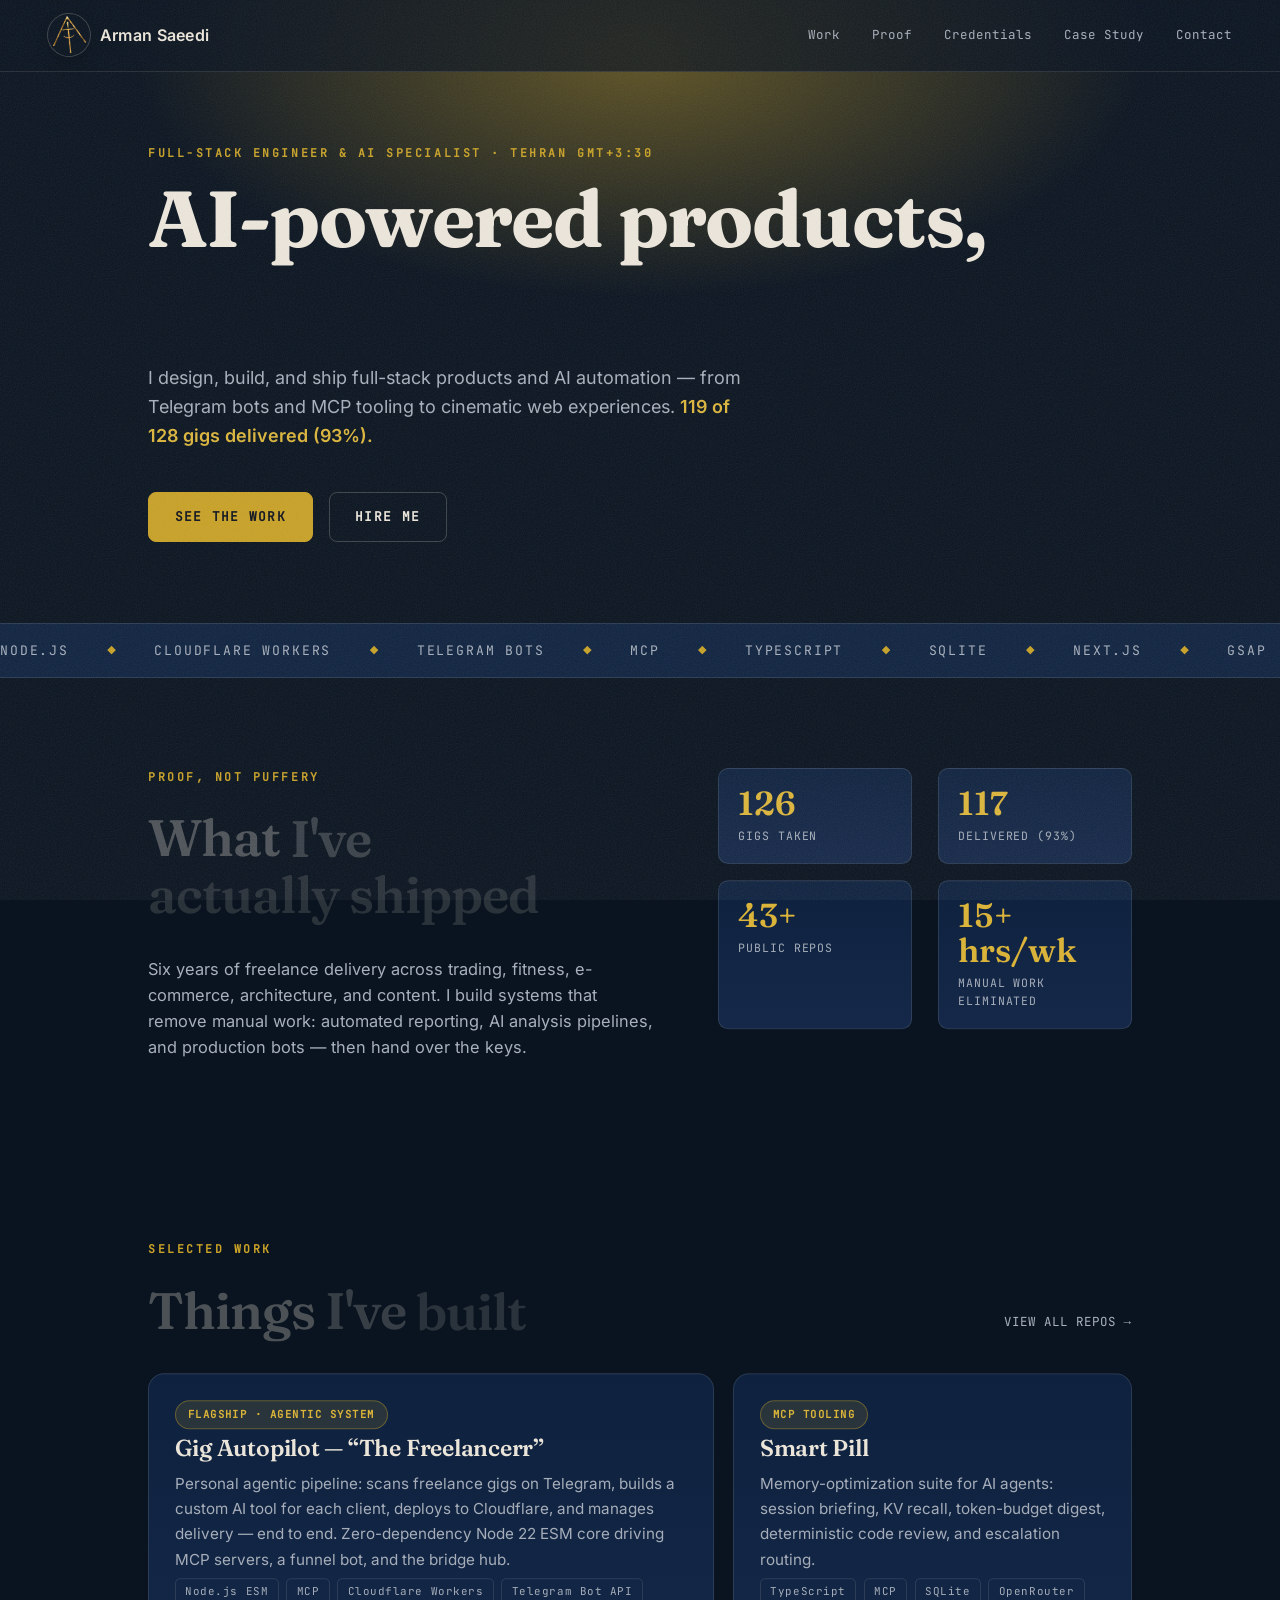
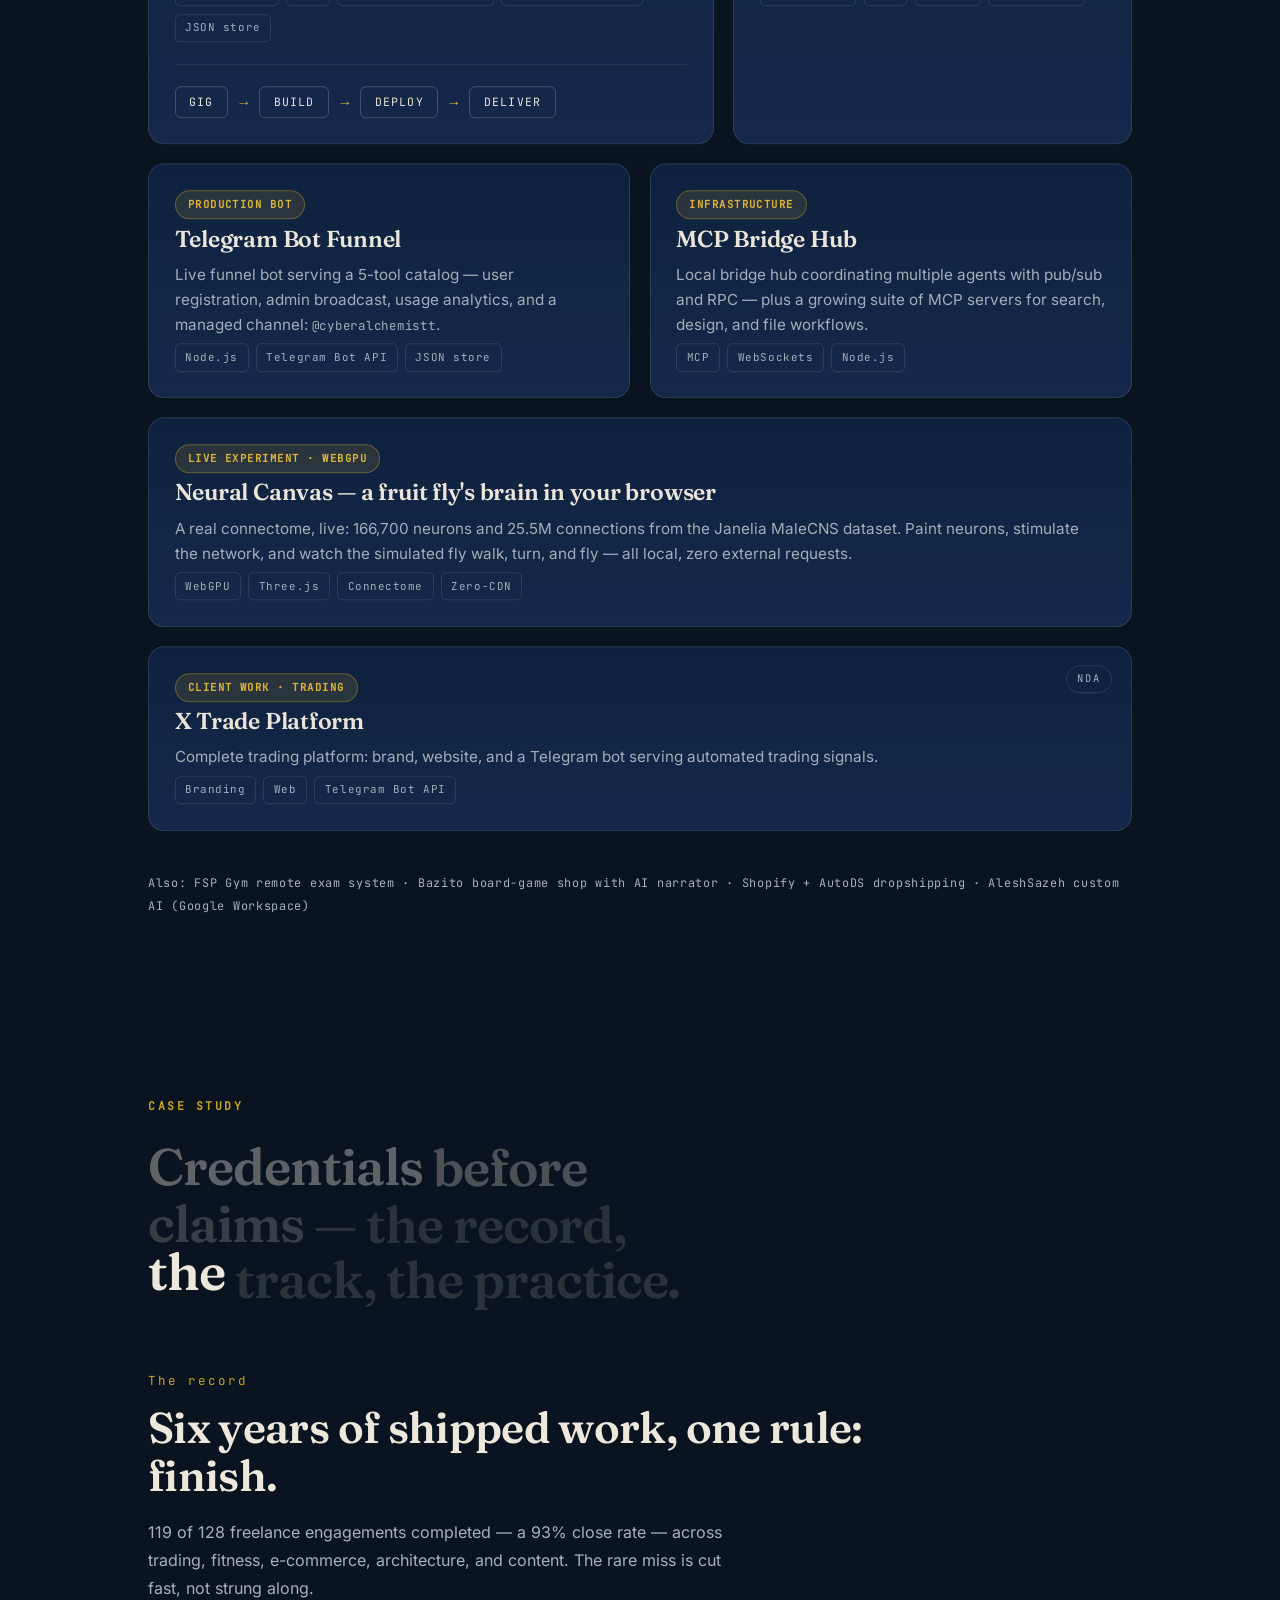
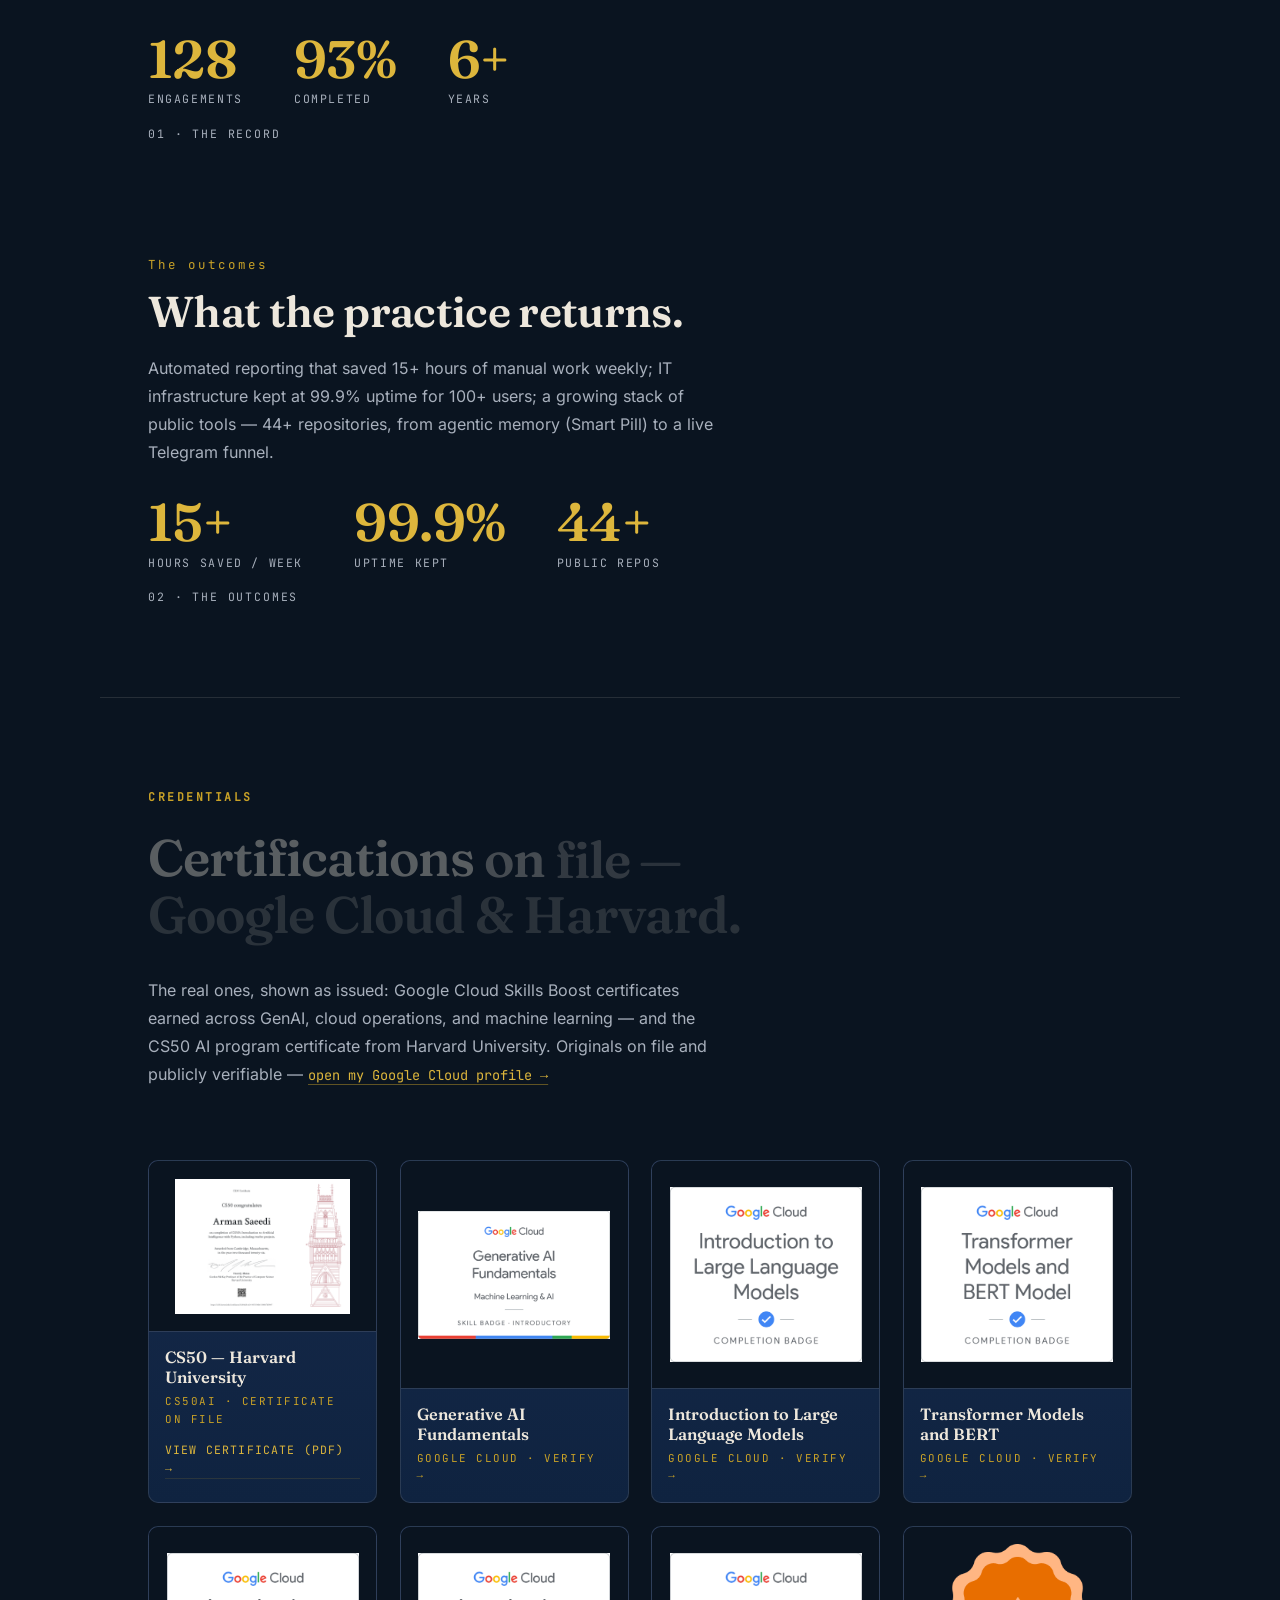
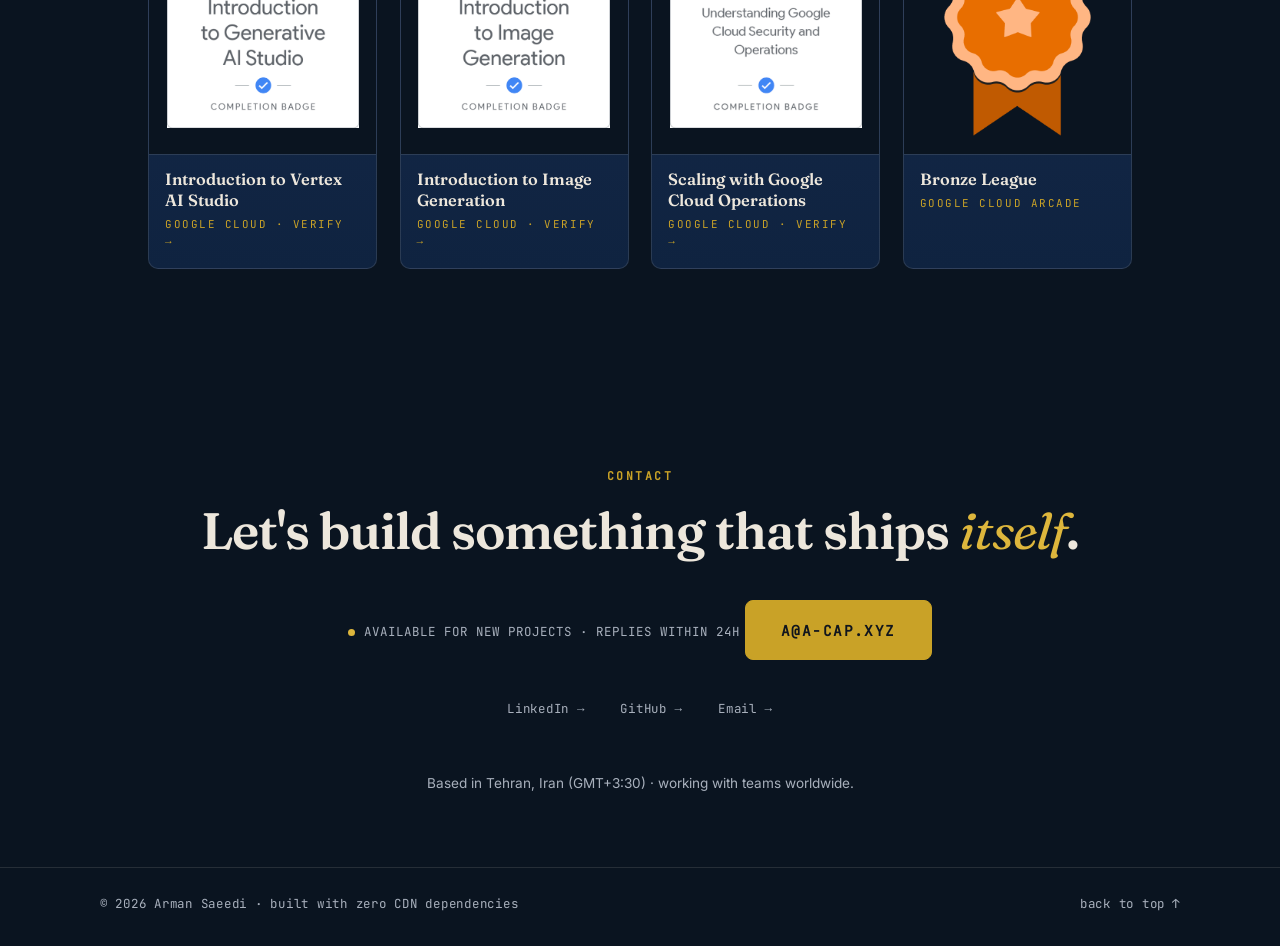
==== index.html @ 3ecb992d "portfolio deploy 2026-09-27T20:13:46.777Z" ====
<!DOCTYPE html>
<html lang="en" class="no-js">
<head>
<meta charset="UTF-8">
<meta name="viewport" content="width=device-width, initial-scale=1.0">
<title>Arman Saeedi — Full-Stack Engineer & AI Specialist</title>
<meta name="description" content="Full-stack engineer and AI automation specialist. 119 freelance gigs delivered, production AI systems, MCP tooling, and cinematic web experiences. Based in Tehran, working worldwide.">
<meta property="og:title" content="Arman Saeedi — Full-Stack Engineer & AI Specialist">
<meta property="og:description" content="AI-powered products, built end-to-end. 119/128 gigs delivered, 44+ public repos.">
<link rel="icon" type="image/png" href="assets/logo.png">
<link rel="stylesheet" href="styles.css?v=12">
<link rel="stylesheet" href="assets/fonts/fonts.css?v=10">
<style>
  /* critical first paint — styled even if any stylesheet fails to load */
  html { background: #0a1420; }
  body { margin: 0; background: var(--void, #0a1420); color: var(--ink, #ede7dc);
         font-family: "Inter", "Segoe UI", system-ui, sans-serif; }
  img { max-width: 100%; display: block; }
</style>
</head>
<body data-theme="dark">

<nav class="nav" id="nav">
  <a class="nav-brand magnetic" href="#top" aria-label="Arman Saeedi — home">
    <img class="sigil" src="assets/logo.png" alt="" width="44" height="44">
    <span class="nav-name">Arman Saeedi</span>
  </a>
  <div class="nav-links">
    <a href="#work" data-scroll>Work</a>
    <a href="#proof" data-scroll>Proof</a>
    <a href="#credentials" data-scroll>Credentials</a>
    <a href="#story" data-scroll>Case Study</a>
    <a href="#contact" data-scroll>Contact</a>
  </div>
</nav>

<main id="top">

  <!-- ================= HERO ================= -->
  <header class="hero" id="hero">
    <p class="eyebrow mono" data-reveal>Full-Stack Engineer &amp; AI Specialist · Tehran GMT+3:30</p>
    <h1 class="hero-title">
      <span class="line"><span class="line-inner">AI-powered products,</span></span>
      <span class="line"><span class="line-inner">built end-to-end.</span></span>
    </h1>
    <p class="hero-sub" data-reveal>I design, build, and ship full-stack products and AI automation — from Telegram bots and MCP tooling to cinematic web experiences. <strong>119 of 128 gigs delivered (93%).</strong></p>
    <div class="hero-cta" data-reveal>
      <a class="btn magnetic" href="#work" data-scroll>See the work</a>
      <a class="btn btn-ghost magnetic" href="mailto:A@A-cap.xyz">Hire me</a>
    </div>
  </header>

  <div class="marquee" aria-hidden="true">
    <div class="marquee-track">
      <span>Node.js</span><i>◆</i><span>Cloudflare Workers</span><i>◆</i><span>Telegram Bots</span><i>◆</i>
      <span>MCP</span><i>◆</i><span>TypeScript</span><i>◆</i><span>SQLite</span><i>◆</i>
      <span>Next.js</span><i>◆</i><span>GSAP</span><i>◆</i><span>AI Automation</span><i>◆</i>
      <span>119/128 gigs delivered</span><i>◆</i><span>15+ hrs/wk saved</span><i>◆</i>
      <span>Node.js</span><i>◆</i><span>Cloudflare Workers</span><i>◆</i><span>Telegram Bots</span><i>◆</i>
      <span>MCP</span><i>◆</i><span>TypeScript</span><i>◆</i><span>SQLite</span><i>◆</i>
      <span>Next.js</span><i>◆</i><span>GSAP</span><i>◆</i><span>AI Automation</span><i>◆</i>
      <span>119/128 gigs delivered</span><i>◆</i><span>15+ hrs/wk saved</span><i>◆</i>
    </div>
  </div>

  <!-- ================= ABOUT / PROOF ================= -->
  <section class="about" id="proof">
    <div class="about-text">
      <p class="eyebrow mono">Proof, not puffery</p>
      <h2 class="section-title" data-scrub>What I've actually shipped</h2>
      <p>Six years of freelance delivery across trading, fitness, e-commerce, architecture, and content. I build systems that remove manual work: automated reporting, AI analysis pipelines, and production bots — then hand over the keys.</p>
    </div>
    <dl class="stats">
      <div class="stat" data-reveal><dt data-count="128" data-suffix="">128</dt><dd>gigs taken</dd></div>
      <div class="stat" data-reveal><dt data-count="119" data-suffix="">119</dt><dd>delivered (93%)</dd></div>
      <div class="stat" data-reveal><dt data-count="44" data-suffix="+">44</dt><dd>public repos</dd></div>
      <div class="stat" data-reveal><dt data-count="15" data-suffix="+ hrs/wk">15</dt><dd>manual work eliminated</dd></div>
    </dl>
  </section>

  <!-- ================= WORK ================= -->
  <section class="work" id="work">
    <div class="work-head">
      <div>
        <p class="eyebrow mono">Selected work</p>
        <h2 class="section-title" data-scrub>Things I've built</h2>
      </div>
      <a class="work-cta mono" href="https://github.com/a-saeedia" target="_blank" rel="noopener">View all repos →</a>
    </div>

    <div class="bento">

      <article class="card span-7" data-reveal>
        <a class="card-link" href="https://github.com/a-saeedia/multi-agent-workspace" target="_blank" rel="noopener" aria-label="Gig Autopilot — view source on GitHub">
        <div class="card-body">
          <p class="mono chip">Flagship · Agentic System</p>
          <h3>Gig Autopilot — “The Freelancerr”</h3>
          <p class="card-copy">Personal agentic pipeline: scans freelance gigs on Telegram, builds a custom AI tool for each client, deploys to Cloudflare, and manages delivery — end to end. Zero-dependency Node 22 ESM core driving MCP servers, a funnel bot, and the bridge hub.</p>
          <ul class="stack">
            <li>Node.js ESM</li><li>MCP</li><li>Cloudflare Workers</li><li>Telegram Bot API</li><li>JSON store</li>
          </ul>
        </div>
        <div class="card-vis pipe" aria-hidden="true">
          <span class="pipe-node">Gig</span><span class="pipe-arrow">→</span>
          <span class="pipe-node">Build</span><span class="pipe-arrow">→</span>
          <span class="pipe-node">Deploy</span><span class="pipe-arrow">→</span>
          <span class="pipe-node">Deliver</span>
        </div>
        </a>
        <span class="card-arrow" aria-hidden="true">↗</span>
      </article>

      <article class="card span-5" data-reveal>
        <a class="card-link" href="https://github.com/a-saeedia/smart-pill" target="_blank" rel="noopener" aria-label="Smart Pill — view source on GitHub">
        <div class="card-body">
          <p class="mono chip">MCP Tooling</p>
          <h3>Smart Pill</h3>
          <p class="card-copy">Memory-optimization suite for AI agents: session briefing, KV recall, token-budget digest, deterministic code review, and escalation routing.</p>
          <ul class="stack">
            <li>TypeScript</li><li>MCP</li><li>SQLite</li><li>OpenRouter</li>
          </ul>
        </div>
        </a>
        <span class="card-arrow" aria-hidden="true">↗</span>
      </article>

      <article class="card span-6" data-reveal>
        <a class="card-link" href="https://t.me/cyberalchemistt" target="_blank" rel="noopener" aria-label="Telegram Bot Funnel — open the managed channel">
        <div class="card-body">
          <p class="mono chip">Production Bot</p>
          <h3>Telegram Bot Funnel</h3>
          <p class="card-copy">Live funnel bot serving a 5-tool catalog — user registration, admin broadcast, usage analytics, and a managed channel: <span class="mono" style="color:var(--ink-dim)">@cyberalchemistt</span>.</p>
          <ul class="stack">
            <li>Node.js</li><li>Telegram Bot API</li><li>JSON store</li>
          </ul>
        </div>
        </a>
        <span class="card-arrow" aria-hidden="true">↗</span>
      </article>

      <article class="card span-6" data-reveal>
        <a class="card-link" href="https://github.com/a-saeedia/agent-bridge" target="_blank" rel="noopener" aria-label="MCP Bridge Hub — view source on GitHub">
        <div class="card-body">
          <p class="mono chip">Infrastructure</p>
          <h3>MCP Bridge Hub</h3>
          <p class="card-copy">Local bridge hub coordinating multiple agents with pub/sub and RPC — plus a growing suite of MCP servers for search, design, and file workflows.</p>
          <ul class="stack">
            <li>MCP</li><li>WebSockets</li><li>Node.js</li>
          </ul>
        </div>
        </a>
        <span class="card-arrow" aria-hidden="true">↗</span>
      </article>

      <article class="card span-12" data-reveal>
        <a class="card-link" href="./experiments/fruit-fly/" aria-label="Neural Canvas — open the fruit fly brain simulation">
        <div class="card-body">
          <p class="mono chip">Live Experiment · WebGPU</p>
          <h3>Neural Canvas — a fruit fly's brain in your browser</h3>
          <p class="card-copy">A real connectome, live: 166,700 neurons and 25.5M connections from the Janelia MaleCNS dataset. Paint neurons, stimulate the network, and watch the simulated fly walk, turn, and fly — all local, zero external requests.</p>
          <ul class="stack">
            <li>WebGPU</li><li>Three.js</li><li>Connectome</li><li>Zero-CDN</li>
          </ul>
        </div>
        </a>
        <span class="card-arrow" aria-hidden="true">→</span>
      </article>

      <article class="card span-12 card-private" data-reveal>
        <span class="nda mono">NDA</span>
        <div class="card-body">
          <p class="mono chip">Client Work · Trading</p>
          <h3>X Trade Platform</h3>
          <p class="card-copy">Complete trading platform: brand, website, and a Telegram bot serving automated trading signals.</p>
          <ul class="stack">
            <li>Branding</li><li>Web</li><li>Telegram Bot API</li>
          </ul>
        </div>
      </article>

    </div>

    <p class="more mono">Also: FSP Gym remote exam system · Bazito board-game shop with AI narrator · Shopify + AutoDS dropshipping · AleshSazeh custom AI (Google Workspace)</p>
  </section>

  <!-- ================= CASE STUDY / CREDENTIALS ================= -->
  <section class="story" id="story">
    <div class="story-pin">
      <div class="story-head">
        <p class="eyebrow mono">Case study</p>
        <h2 class="section-title" data-scrub>Credentials before claims — the record, the track, the practice.</h2>
      </div>
      <div class="frames" id="frames">

        <figure class="frame">
          <p class="frame-kicker mono">The record</p>
          <h3 class="frame-title">Six years of shipped work, one rule: finish.</h3>
          <p class="frame-copy">119 of 128 freelance engagements completed — a 93% close rate — across trading, fitness, e-commerce, architecture, and content. The rare miss is cut fast, not strung along.</p>
          <div class="metric-row">
            <span class="metric">
              <strong class="metric-strong">128</strong>
              <span class="metric-label mono">Engagements</span>
            </span>
            <span class="metric">
              <strong class="metric-strong">93%</strong>
              <span class="metric-label mono">Completed</span>
            </span>
            <span class="metric">
              <strong class="metric-strong">6+</strong>
              <span class="metric-label mono">Years</span>
            </span>
          </div>
          <figcaption class="mono">01 · The record</figcaption>
        </figure>

        <figure class="frame">
          <p class="frame-kicker mono">The outcomes</p>
          <h3 class="frame-title">What the practice returns.</h3>
          <p class="frame-copy">Automated reporting that saved 15+ hours of manual work weekly; IT infrastructure kept at 99.9% uptime for 100+ users; a growing stack of public tools — 44+ repositories, from agentic memory (Smart Pill) to a live Telegram funnel.</p>
          <div class="metric-row">
            <span class="metric">
              <strong class="metric-strong">15+</strong>
              <span class="metric-label mono">Hours saved / week</span>
            </span>
            <span class="metric">
              <strong class="metric-strong">99.9%</strong>
              <span class="metric-label mono">Uptime kept</span>
            </span>
            <span class="metric">
              <strong class="metric-strong">44+</strong>
              <span class="metric-label mono">Public repos</span>
            </span>
          </div>
          <figcaption class="mono">02 · The outcomes</figcaption>
        </figure>

      </div>
    </div>
  </section>

  <!-- ================= CREDENTIALS ================= -->
  <section class="cred-sec" id="credentials">
    <div class="story-head">
      <p class="eyebrow mono">Credentials</p>
      <h2 class="section-title" data-scrub>Certifications on file — Google Cloud &amp; Harvard.</h2>
      <p class="frame-copy">The real ones, shown as issued: Google Cloud Skills Boost certificates earned across GenAI, cloud operations, and machine learning — and the CS50 AI program certificate from Harvard University. Originals on file and publicly verifiable — <a class="prof-link" href="https://www.skills.google/public_profiles/492cb39f-c8e5-45c7-a52b-09043432818d" target="_blank" rel="noopener">open my Google Cloud profile →</a></p>
    </div>

    <div class="cert-grid">

      <figure class="cert-card cert-feature">
        <img src="assets/certs/harvard-cs50ai-certificate.png" alt="CS50 AI — Introduction to Artificial Intelligence with Python, Harvard University certificate" loading="lazy">
        <figcaption class="cert-caption">
          <strong class="cert-name">CS50 — Harvard University</strong>
          <span class="cert-issuer mono">CS50AI · certificate on file</span>
          <a class="cert-pdf mono" href="assets/cs50-ai-certificate.pdf" download>View certificate (PDF) →</a>
        </figcaption>
      </figure>
      <a class="cert-card cert-link" href="https://www.skills.google/public_profiles/492cb39f-c8e5-45c7-a52b-09043432818d/badges/4215924" target="_blank" rel="noopener">
        <img src="assets/certs/badge-genai-fundamentals.png" alt="Generative AI Fundamentals — Google Cloud certificate" loading="lazy">
        <div class="cert-caption">
          <strong class="cert-name">Generative AI Fundamentals</strong>
          <span class="cert-issuer mono">Google Cloud · verify →</span>
        </div>
      </a>

      <a class="cert-card cert-link" href="https://www.skills.google/public_profiles/492cb39f-c8e5-45c7-a52b-09043432818d/badges/4215147" target="_blank" rel="noopener">
        <img src="assets/certs/badge-llm.png" alt="Introduction to Large Language Models — Google Cloud certificate" loading="lazy">
        <div class="cert-caption">
          <strong class="cert-name">Introduction to Large Language Models</strong>
          <span class="cert-issuer mono">Google Cloud · verify →</span>
        </div>
      </a>

      <a class="cert-card cert-link" href="https://www.skills.google/public_profiles/492cb39f-c8e5-45c7-a52b-09043432818d/badges/4240120" target="_blank" rel="noopener">
        <img src="assets/certs/badge-transformer-bert.png" alt="Transformer Models and BERT — Google Cloud certificate" loading="lazy">
        <div class="cert-caption">
          <strong class="cert-name">Transformer Models and BERT</strong>
          <span class="cert-issuer mono">Google Cloud · verify →</span>
        </div>
      </a>

      <a class="cert-card cert-link" href="https://www.skills.google/public_profiles/492cb39f-c8e5-45c7-a52b-09043432818d/badges/4240162" target="_blank" rel="noopener">
        <img src="assets/certs/badge-vertex-ai-studio.png" alt="Introduction to Vertex AI Studio — Google Cloud certificate" loading="lazy">
        <div class="cert-caption">
          <strong class="cert-name">Introduction to Vertex AI Studio</strong>
          <span class="cert-issuer mono">Google Cloud · verify →</span>
        </div>
      </a>

      <a class="cert-card cert-link" href="https://www.skills.google/public_profiles/492cb39f-c8e5-45c7-a52b-09043432818d/badges/4215970" target="_blank" rel="noopener">
        <img src="assets/certs/badge-image-generation.png" alt="Introduction to Image Generation — Google Cloud certificate" loading="lazy">
        <div class="cert-caption">
          <strong class="cert-name">Introduction to Image Generation</strong>
          <span class="cert-issuer mono">Google Cloud · verify →</span>
        </div>
      </a>

      <a class="cert-card cert-link" href="https://www.skills.google/public_profiles/492cb39f-c8e5-45c7-a52b-09043432818d/badges/4240644" target="_blank" rel="noopener">
        <img src="assets/certs/badge-cloud-operations.png" alt="Scaling with Google Cloud Operations — Google Cloud certificate" loading="lazy">
        <div class="cert-caption">
          <strong class="cert-name">Scaling with Google Cloud Operations</strong>
          <span class="cert-issuer mono">Google Cloud · verify →</span>
        </div>
      </a>
            <figure class="cert-card">
        <img src="assets/certs/bronze-league.png" alt="Bronze League — Google Cloud Skills Boost Arcade" loading="lazy">
        <figcaption class="cert-caption">
          <strong class="cert-name">Bronze League</strong>
          <span class="cert-issuer mono">Google Cloud Arcade</span>
        </figcaption>
      </figure>
    </div>
  </section>

  <!-- ================= CONTACT ================= -->
  <section class="contact" id="contact">
    <p class="eyebrow mono">Contact</p>
    <h2 class="section-title">Let's build something that ships <em>itself</em>.</h2>
    <p class="available mono"><i aria-hidden="true"></i>Available for new projects · replies within 24h</p>
    <a class="btn magnetic btn-big" href="mailto:A@A-cap.xyz">A@A-cap.xyz</a>
    <ul class="contact-links mono">
      <li><a class="magnetic" href="https://linkedin.com/in/a-saeedi">LinkedIn →</a></li>
      <li><a class="magnetic" href="https://github.com/a-saeedia">GitHub →</a></li>
      <li><a class="magnetic" href="mailto:A@A-cap.xyz">Email →</a></li>
    </ul>
    <p class="footnote">Based in Tehran, Iran (GMT+3:30) · working with teams worldwide.</p>
  </section>

</main>

<footer class="footer">
  <div class="footer-row">
    <span class="mono">© 2026 Arman Saeedi · built with zero CDN dependencies</span>
    <a class="to-top mono" href="#top" data-scroll>back to top <span aria-hidden="true">↑</span></a>
  </div>
</footer>

<script src="vendor/gsap.min.js?v=10"></script>
<script src="vendor/ScrollTrigger.min.js?v=10"></script>
<script src="vendor/SplitText.min.js?v=10"></script>
<script src="vendor/lenis.min.js?v=10"></script>
<script src="main.js?v=10"></script>
</body>
</html>
---- styles.css ----
/* ============================================================
   The Freelancerr — portfolio
   Theme: "workshop at golden hour" — deep-sea field, warm chalk
   ink, one brass accent. Zero CDN. No cyan. No hologram bloom.
   ============================================================ */

:root {
  /* palette — deep field */
  --void:       #0a1420;
  --surface:    #0f2340;
  --surface-2:  #16294a;
  --ink:        #ede7dc;                 /* chalk */
  --ink-dim:    #a8b0bc;
  --line:       rgba(237, 231, 220, 0.12);
  --line-strong: rgba(237, 231, 220, 0.22);

  /* single warm accent */
  --accent:       #c9a227;
  --accent-bright:#ddb63c;
  --accent-soft:  rgba(201, 162, 39, 0.14);
  --accent-glow:  rgba(201, 162, 39, 0.45);

  /* type */
  --font-display: "Fraunces", Georgia, "Times New Roman", serif;
  --font-body:    "Inter", "Segoe UI", system-ui, sans-serif;
  --font-mono:    "JetBrains Mono", "Cascadia Code", Consolas, monospace;

  /* motion / shape */
  --ease: cubic-bezier(0.22, 1, 0.36, 1);
  --radius: 16px;
  --radius-sm: 10px;
}

/* ---------- base ---------- */

* { box-sizing: border-box; }

html {
  scroll-behavior: smooth;
  background: var(--void);
}

body {
  margin: 0;
  background:
    radial-gradient(1200px 700px at 85% -10%, rgba(201, 162, 39, 0.07), transparent 60%),
    radial-gradient(900px 600px at -10% 30%, rgba(22, 41, 74, 0.55), transparent 55%),
    var(--void);
  color: var(--ink);
  font-family: var(--font-body);
  font-size: 16px;
  line-height: 1.6;
  -webkit-font-smoothing: antialiased;
  text-rendering: optimizeLegibility;
  overflow-x: hidden;
}

/* film grain — softer than before */
body::after {
  content: "";
  position: fixed;
  inset: 0;
  z-index: 999;
  pointer-events: none;
  opacity: 0.32;
  background-image: url("data:image/svg+xml,%3Csvg xmlns='http://www.w3.org/2000/svg' width='140' height='140'%3E%3Cfilter id='n'%3E%3CfeTurbulence type='fractalNoise' baseFrequency='0.85' numOctaves='2' stitchTiles='stitch'/%3E%3C/filter%3E%3Crect width='100%25' height='100%25' filter='url(%23n)' opacity='0.32'/%3E%3C/svg%3E");
}

img { max-width: 100%; display: block; }
a { color: var(--accent-bright); }

::selection {
  background: var(--accent-soft);
  color: var(--ink);
}

:focus-visible {
  outline: 2px solid var(--accent-bright);
  outline-offset: 3px;
}

main { position: relative; z-index: 1; }

/* ---------- scrollbar ---------- */

* { scrollbar-width: thin; scrollbar-color: var(--accent) rgba(10, 20, 32, 0.6); }

::-webkit-scrollbar { width: 10px; height: 10px; }
::-webkit-scrollbar-track { background: rgba(10, 20, 32, 0.6); }
::-webkit-scrollbar-thumb {
  background: linear-gradient(180deg, var(--accent), var(--accent-bright));
  border-radius: 999px;
  border: 2px solid rgba(10, 20, 32, 0.6);
}
::-webkit-scrollbar-thumb:hover { background: var(--accent-bright); }

/* ---------- type helpers ---------- */

.mono {
  font-family: var(--font-mono);
  font-size: 0.78rem;
  letter-spacing: 0.06em;
}

.eyebrow {
  margin: 0 0 1.1rem;
  color: var(--accent);
  font-size: 0.72rem;
  font-weight: 600;
  letter-spacing: 0.22em;
  text-transform: uppercase;
}

.section-title {
  margin: 0 0 2.6rem;
  font-family: var(--font-display);
  font-weight: 600;
  font-size: clamp(2rem, 4vw, 3.3rem);
  line-height: 1.08;
  letter-spacing: -0.02em;
  text-wrap: balance;
}

.section-title em {
  font-weight: 400;
  font-style: italic;
  color: var(--accent-bright);
}

/* ---------- nav ---------- */

.nav {
  position: fixed;
  top: 0; left: 0; right: 0;
  z-index: 50;
  display: flex;
  align-items: center;
  justify-content: space-between;
  padding: 0.9rem clamp(1.2rem, 4vw, 3rem);
  background: rgba(10, 20, 32, 0.72);
  backdrop-filter: blur(14px);
  -webkit-backdrop-filter: blur(14px);
  border-bottom: 1px solid var(--line);
  transition: background-color 0.3s var(--ease), box-shadow 0.3s var(--ease);
}

.nav.scrolled {
  background: rgba(8, 16, 26, 0.92);
  box-shadow: 0 1px 0 var(--line);
}

.nav-brand {
  display: inline-flex;
  align-items: center;
  gap: 0.6rem;
  color: var(--ink);
  text-decoration: none;
}

.sigil {
  width: 42px;
  height: 42px;
  opacity: 1;
  border-radius: 50%;
  box-shadow: 0 0 0 1px var(--line-strong), 0 8px 18px -8px rgba(3, 8, 16, 0.85);
  transform: rotate(-6deg);
  transition: transform 0.5s var(--ease), box-shadow 0.4s var(--ease);
}

.nav-brand:hover .sigil {
  transform: rotate(0deg) scale(1.04);
  box-shadow: 0 0 0 1px var(--accent), 0 0 22px -6px var(--accent-glow);
}

.nav-name {
  font-weight: 600;
  letter-spacing: 0.02em;
}

.nav-links {
  display: flex;
  gap: clamp(1rem, 2.5vw, 2.2rem);
}

.nav-links a {
  position: relative;
  color: var(--ink-dim);
  text-decoration: none;
  font-family: var(--font-mono);
  font-size: 0.78rem;
  letter-spacing: 0.08em;
  transition: color 0.25s var(--ease);
}

.nav-links a::after {
  content: "";
  position: absolute;
  left: 0;
  right: 0;
  bottom: -0.35rem;
  height: 1px;
  background: var(--accent);
  transform: scaleX(0);
  transform-origin: left center;
  transition: transform 0.3s var(--ease);
}

.nav-links a:hover::after,
.nav-links a:focus-visible::after {
  transform: scaleX(1);
}

.nav-links a:hover { color: var(--ink); }

/* ---------- hero ---------- */

.hero {
  max-width: 1080px;
  margin: 0 auto;
  padding: clamp(9rem, 16vh, 12rem) clamp(1.2rem, 4vw, 3rem) clamp(5rem, 9vh, 7rem);
  background: radial-gradient(65% 55% at 50% 8%, var(--accent-glow), transparent 72%);
}

.hero-title {
  margin: 0;
  font-family: var(--font-display);
  font-weight: 700;
  font-size: clamp(2.7rem, 6.2vw, 5.4rem);
  line-height: 0.98;
  letter-spacing: -0.02em;
}

.hero-title .line { display: block; }

.hero-title .line:nth-child(2) .line-inner {
  font-style: italic;
  font-weight: 500;
  color: transparent;
  -webkit-text-fill-color: transparent;
  background: linear-gradient(100deg, var(--accent) 0%, var(--accent-bright) 28%, var(--ink) 50%, var(--accent-bright) 72%, var(--accent) 100%);
  background-size: 220% 100%;
  -webkit-background-clip: text;
  background-clip: text;
  animation: sheen 9s linear infinite;
}

@keyframes sheen {
  to { background-position: 220% 0; }
}

.hero-sub {
  max-width: 56ch;
  margin: 1.8rem 0 0;
  color: var(--ink-dim);
  font-size: clamp(1rem, 1.4vw, 1.15rem);
}

.hero-sub strong {
  color: var(--accent-bright);
  font-weight: 600;
}

.hero-cta {
  display: flex;
  flex-wrap: wrap;
  gap: 1rem;
  margin-top: 2.6rem;
}

/* ---------- section anchors ---------- */

#work, #proof, #story, #contact, #top {
  scroll-margin-top: 88px;
}

/* ---------- availability ---------- */

.available {
  display: inline-flex;
  align-items: center;
  gap: 0.55rem;
  margin: 1.4rem 0 0;
  color: var(--ink-dim);
  font-family: var(--font-mono);
  font-size: 0.78rem;
  letter-spacing: 0.08em;
  text-transform: uppercase;
}

.available i {
  width: 7px;
  height: 7px;
  border-radius: 50%;
  background: var(--accent-bright);
  box-shadow: 0 0 0 0 var(--accent-glow);
  animation: avail-pulse 2.4s var(--ease) infinite;
}

@keyframes avail-pulse {
  0% { box-shadow: 0 0 0 0 var(--accent-glow); }
  60% { box-shadow: 0 0 0 7px transparent; }
  100% { box-shadow: 0 0 0 0 transparent; }
}

/* ---------- buttons ---------- */

.btn {
  display: inline-flex;
  align-items: center;
  justify-content: center;
  gap: 0.5rem;
  padding: 0.85rem 1.6rem;
  border: 1px solid var(--accent);
  border-radius: 8px;
  background: var(--accent);
  color: #10151d;
  font-family: var(--font-mono);
  font-size: 0.8rem;
  font-weight: 600;
  letter-spacing: 0.1em;
  text-transform: uppercase;
  text-decoration: none;
  transition:
    transform 0.3s var(--ease),
    box-shadow 0.3s var(--ease),
    background-color 0.3s var(--ease),
    border-color 0.3s var(--ease);
}

.btn:hover {
  transform: translateY(-3px);
  background: var(--accent-bright);
  border-color: var(--accent-bright);
  box-shadow: 0 14px 32px -14px var(--accent-glow);
}

.btn:active {
  transform: translateY(-1px) scale(0.99);
}

.btn:focus-visible {
  outline: 2px solid var(--accent-bright);
  outline-offset: 3px;
}

.btn-ghost {
  background: transparent;
  border-color: var(--line-strong);
  color: var(--ink);
}

.btn-ghost:hover {
  background: transparent;
  border-color: var(--accent);
  color: var(--accent-bright);
  box-shadow: none;
}

.btn-big { padding: 1.1rem 2.2rem; font-size: 0.9rem; }

/* ---------- marquee ---------- */

.marquee {
  overflow: hidden;
  padding: 1rem 0;
  border-block: 1px solid var(--line);
  background: var(--surface);
}

.marquee-track {
  display: flex;
  align-items: center;
  gap: 2.4rem;
  width: max-content;
  white-space: nowrap;
  animation: marquee 34s linear infinite;
}

.marquee-track span {
  color: var(--ink-dim);
  font-family: var(--font-mono);
  font-size: 0.82rem;
  letter-spacing: 0.14em;
  text-transform: uppercase;
}

.marquee-track i {
  color: var(--accent);
  font-style: normal;
  font-size: 0.7rem;
}

@keyframes marquee {
  to { transform: translateX(-50%); }
}

.marquee:hover .marquee-track {
  animation-play-state: paused;
}

/* ---------- about / proof ---------- */

.about {
  max-width: 1080px;
  margin: 0 auto;
  padding: clamp(5rem, 10vh, 8rem) clamp(1.2rem, 4vw, 3rem);
  display: grid;
  grid-template-columns: 1.1fr 0.9fr;
  gap: clamp(2rem, 5vw, 4rem);
  align-items: start;
}

.about-text p:not(.eyebrow) {
  color: var(--ink-dim);
  font-size: 1.02rem;
  margin: 0;
  max-width: 52ch;
}

.stats {
  display: grid;
  grid-template-columns: 1fr 1fr;
  gap: 1rem 1.6rem;
  margin: 0;
}

.stat {
  border: 1px solid var(--line);
  border-radius: var(--radius-sm);
  background: linear-gradient(180deg, var(--surface), var(--surface-2));
  padding: 1.1rem 1.2rem;
}

.stat dt {
  font-family: var(--font-display);
  font-weight: 600;
  font-size: clamp(1.7rem, 2.6vw, 2.4rem);
  line-height: 1.05;
  color: var(--accent-bright);
}

.stat dd {
  margin: 0.35rem 0 0;
  color: var(--ink-dim);
  font-family: var(--font-mono);
  font-size: 0.72rem;
  letter-spacing: 0.08em;
  text-transform: uppercase;
}

.stats .stat {
  transition: border-color 0.3s var(--ease), transform 0.3s var(--ease);
}

.stats .stat:hover {
  border-color: rgba(201, 162, 39, 0.45);
  transform: translateY(-3px);
}

/* ---------- work / bento ---------- */

.work {
  max-width: 1080px;
  margin: 0 auto;
  padding: clamp(5rem, 10vh, 8rem) clamp(1.2rem, 4vw, 3rem);
}

.work-head {
  display: flex;
  align-items: flex-end;
  justify-content: space-between;
  gap: 1.5rem;
  flex-wrap: wrap;
  margin-bottom: 2.6rem;
}

.work-head .section-title { margin: 0; }

.work-cta {
  color: var(--ink-dim);
  font-family: var(--font-mono);
  font-size: 0.78rem;
  letter-spacing: 0.08em;
  text-decoration: none;
  text-transform: uppercase;
  transition: color 0.25s var(--ease);
}

.work-cta:hover {
  color: var(--accent-bright);
}

.bento {
  display: grid;
  grid-template-columns: repeat(12, 1fr);
  gap: 1.2rem;
}

.span-5 { grid-column: span 5; }
.span-6 { grid-column: span 6; }
.span-7 { grid-column: span 7; }
.span-12 { grid-column: span 12; }

.card {
  position: relative;
  display: flex;
  border: 1px solid var(--line);
  border-radius: var(--radius);
  background: linear-gradient(180deg, var(--surface), var(--surface-2));
  padding: 1.6rem;
  overflow: hidden;
  transition:
    transform 0.35s var(--ease),
    border-color 0.35s var(--ease),
    box-shadow 0.35s var(--ease);
}

.card:hover {
  transform: translateY(-5px);
  border-color: rgba(201, 162, 39, 0.45);
  box-shadow: 0 22px 44px -22px rgba(3, 8, 16, 0.85), 0 0 0 1px rgba(201, 162, 39, 0.12) inset;
}

/* clickable card wrapper */
.card-link {
  flex: 1;
  display: flex;
  flex-direction: column;
  gap: 1.4rem;
  text-decoration: none;
  color: inherit;
}

.card-arrow {
  position: absolute;
  top: 1.1rem;
  right: 1.2rem;
  color: var(--accent-bright);
  font-size: 1rem;
  line-height: 1;
  opacity: 0;
  transform: translate(-6px, 6px);
  transition: opacity 0.3s var(--ease), transform 0.3s var(--ease);
}

.card:hover .card-arrow {
  opacity: 1;
  transform: none;
}

/* private / NDA card — deliberately inert */
.card-private:hover {
  transform: none;
  border-color: var(--line);
  box-shadow: none;
}

.nda {
  position: absolute;
  top: 1.1rem;
  right: 1.2rem;
  padding: 0.28rem 0.65rem;
  border: 1px solid var(--line);
  border-radius: 999px;
  color: var(--ink-dim);
  font-size: 0.66rem;
  letter-spacing: 0.16em;
  text-transform: uppercase;
}

.chip {
  display: inline-block;
  margin: 0;
  padding: 0.32rem 0.75rem;
  border: 1px solid rgba(201, 162, 39, 0.4);
  border-radius: 999px;
  background: var(--accent-soft);
  color: var(--accent-bright);
  font-size: 0.66rem;
  font-weight: 600;
  letter-spacing: 0.14em;
  text-transform: uppercase;
}

.card-body h3 {
  margin: 0.4rem 0 0.6rem;
  font-family: var(--font-display);
  font-weight: 600;
  font-size: clamp(1.25rem, 1.8vw, 1.6rem);
  line-height: 1.15;
  letter-spacing: -0.01em;
  color: var(--ink);
}

.card-copy {
  margin: 0;
  color: var(--ink-dim);
  font-size: 0.95rem;
  line-height: 1.65;
}

.stack {
  display: flex;
  flex-wrap: wrap;
  gap: 0.45rem;
  margin: 0.4rem 0 0;
  padding: 0;
  list-style: none;
}

.stack li {
  padding: 0.28rem 0.6rem;
  border: 1px solid var(--line);
  border-radius: 5px;
  color: var(--ink-dim);
  font-family: var(--font-mono);
  font-size: 0.68rem;
  letter-spacing: 0.05em;
}

/* pipe visual (Gig Autopilot) */
.card-vis.pipe {
  display: flex;
  flex-wrap: wrap;
  align-items: center;
  gap: 0.7rem;
  margin-top: auto;
  padding-top: 1.3rem;
  border-top: 1px solid var(--line);
}

.pipe-node {
  padding: 0.35rem 0.85rem;
  border: 1px solid var(--line-strong);
  border-radius: 6px;
  font-family: var(--font-mono);
  font-size: 0.72rem;
  letter-spacing: 0.1em;
  text-transform: uppercase;
  color: var(--ink);
}

.pipe-arrow {
  color: var(--accent-bright);
  font-family: var(--font-mono);
  font-size: 0.9rem;
}

.more {
  margin: 2.6rem 0 0;
  color: var(--ink-dim);
  font-size: 0.74rem;
  line-height: 1.9;
}

/* ---------- story — vertical editorial ---------- */

.story {
  max-width: 1080px;
  margin: 0 auto;
  padding: clamp(5rem, 10vh, 8rem) clamp(1.2rem, 4vw, 3rem);
}

.story-head {
  max-width: 60ch;
  margin-bottom: 4.5rem;
}

.frames {
  display: flex;
  flex-direction: column;
  gap: 7rem;
}

.frame {
  margin: 0;
}

.frame img {
  width: 100%;
  aspect-ratio: 16 / 10;
  object-fit: cover;
  border: 1px solid var(--line);
  border-radius: var(--radius);
  box-shadow: 0 30px 70px -40px rgba(3, 8, 16, 0.9);
  transition: transform 1.1s var(--ease), box-shadow 0.6s var(--ease);
}

.frame:hover img {
  transform: scale(1.03);
  box-shadow: 0 34px 80px -38px rgba(3, 8, 16, 0.95);
}

/* editorial text frames — case study / credentials */
.frame-kicker {
  margin: 0 0 0.8rem;
  color: var(--accent);
  letter-spacing: 0.24em;
  font-size: 0.78rem;
}

.frame-title {
  margin: 0;
  font-family: var(--font-display);
  font-weight: 600;
  font-size: clamp(1.7rem, 3.6vw, 2.7rem);
  line-height: 1.12;
  letter-spacing: -0.015em;
  color: var(--ink);
  max-width: 26ch;
}

.frame-copy {
  margin: 1.1rem 0 0;
  max-width: 58ch;
  color: var(--ink-dim);
  line-height: 1.75;
}

.metric-row {
  display: flex;
  flex-wrap: wrap;
  gap: clamp(1.6rem, 4vw, 3.4rem);
  margin-top: 1.9rem;
}

.metric {
  display: flex;
  flex-direction: column;
  gap: 0.3rem;
}

.metric-strong {
  font-family: var(--font-display);
  font-weight: 600;
  font-size: clamp(2rem, 4.4vw, 3.3rem);
  line-height: 1;
  letter-spacing: -0.01em;
  color: var(--accent-bright);
  font-variant-numeric: tabular-nums;
}

.metric-label {
  color: var(--ink-dim);
  font-size: 0.72rem;
  letter-spacing: 0.14em;
  text-transform: uppercase;
}

.frame figcaption {
  margin-top: 1rem;
  color: var(--ink-dim);
  font-size: 0.72rem;
  letter-spacing: 0.16em;
  text-transform: uppercase;
}

.frame-actions {
  margin-top: 1.2rem;
}

.frame-actions .btn {
  min-height: 40px;
  padding: 8px 16px;
  font-size: 0.875rem;
}

/* ---------- credentials — real certificates, pictures ---------- */

.cred-sec {
  max-width: 1080px;
  margin: 0 auto;
  padding: clamp(5rem, 10vh, 8rem) clamp(1.2rem, 4vw, 3rem);
  border-top: 1px solid var(--line);
  scroll-margin-top: 4rem;
}

.cred-sec .frame-copy {
  margin-top: 1.4rem;
}

.cert-grid {
  display: grid;
  grid-template-columns: repeat(auto-fill, minmax(200px, 1fr));
  gap: 1.4rem;
  margin-top: 3rem;
}

.cert-card {
  margin: 0;
  background: linear-gradient(180deg, var(--surface-2) 0%, var(--surface) 100%);
  border: 1px solid var(--line);
  border-radius: var(--radius-sm);
  overflow: hidden;
  transition: border-color 0.4s var(--ease), transform 0.4s var(--ease);
}

.cert-card:hover {
  border-color: var(--line-strong);
  transform: translateY(-3px);
}

a.cert-link {
  display: flex;
  flex-direction: column;
  text-decoration: none;
  cursor: pointer;
}
.cert-link:focus-visible {
  outline: 2px solid var(--accent-bright);
  outline-offset: 2px;
}

.cert-card img {
  display: block;
  width: 100%;
  aspect-ratio: 1 / 1;
  object-fit: contain;
  padding: 1.1rem;
  background: var(--void);
}

.cert-card.cert-feature img {
  aspect-ratio: 4 / 3;
}

.cert-caption {
  display: flex;
  flex-direction: column;
  gap: 0.35rem;
  padding: 0.9rem 1rem 1.1rem;
  border-top: 1px solid var(--line);
}

.cert-name {
  font-family: var(--font-display);
  font-weight: 600;
  font-size: 1.02rem;
  line-height: 1.25;
  color: var(--ink);
}

.cert-issuer {
  color: var(--accent);
  font-size: 0.68rem;
  letter-spacing: 0.14em;
  text-transform: uppercase;
}

.cert-pdf {
  margin-top: 0.5rem;
  color: var(--accent-bright);
  font-size: 0.72rem;
  letter-spacing: 0.1em;
  text-transform: uppercase;
  text-decoration: none;
  border-bottom: 1px solid var(--accent-soft);
  align-self: flex-start;
  transition: border-color 0.3s var(--ease);
}

.cert-pdf:hover { border-color: var(--accent-bright); }

.prof-link {
  color: var(--accent-bright);
  font-family: var(--font-mono);
  font-size: 0.85em;
  text-decoration: underline;
  text-decoration-color: color-mix(in srgb, var(--accent) 45%, transparent);
  text-underline-offset: 4px;
  transition: color 0.25s var(--ease), text-decoration-color 0.25s var(--ease);
}
.prof-link:hover { color: var(--ink); text-decoration-color: var(--accent-bright); }

/* ---------- contact ---------- */

.contact {
  max-width: 1080px;
  margin: 0 auto;
  padding: clamp(5rem, 12vh, 9rem) clamp(1.2rem, 4vw, 3rem) clamp(4rem, 8vh, 6rem);
  text-align: center;
}

.contact-links {
  display: flex;
  flex-wrap: wrap;
  justify-content: center;
  gap: clamp(1rem, 3vw, 2.2rem);
  margin: 2.4rem 0 0;
  padding: 0;
  list-style: none;
}

.contact-links a {
  color: var(--ink-dim);
  text-decoration: none;
  transition: color 0.25s var(--ease);
}

.contact-links a:hover { color: var(--accent-bright); }

.footnote {
  margin: 3.4rem 0 0;
  color: var(--ink-dim);
  font-size: 0.85rem;
}

/* ---------- footer ---------- */

.footer {
  padding: 1.6rem clamp(1.2rem, 4vw, 3rem) 2rem;
  border-top: 1px solid var(--line);
  color: var(--ink-dim);
  font-size: 0.72rem;
}

.footer-row {
  display: flex;
  align-items: center;
  justify-content: space-between;
  gap: 1rem;
  flex-wrap: wrap;
  max-width: 1080px;
  margin: 0 auto;
}

.to-top {
  display: inline-flex;
  align-items: center;
  gap: 0.45rem;
  color: var(--ink-dim);
  text-decoration: none;
  transition: color 0.25s var(--ease);
}

.to-top span {
  display: inline-block;
  transition: transform 0.3s var(--ease);
}

.to-top:hover { color: var(--accent-bright); }

.to-top:hover span { transform: translateY(-2px); }

/* ---------- reveal ---------- */

[data-reveal] {
  opacity: 0;
  transform: translateY(20px);
  transition: opacity 0.8s var(--ease), transform 0.8s var(--ease);
}

[data-reveal].is-inview {
  opacity: 1;
  transform: none;
}

/* ---------- reduced motion ---------- */

@media (prefers-reduced-motion: reduce) {
  html { scroll-behavior: auto; }
  *,
  *::before,
  *::after {
    animation-duration: 0.001s !important;
    animation-iteration-count: 1 !important;
    transition-duration: 0.001s !important;
  }
  [data-reveal] { opacity: 1; transform: none; }
  .marquee-track { animation: none; }
  .hero-title .line:nth-child(2) .line-inner { animation: none; }
  .available i { animation: none; }
}

/* ---------- small screens ---------- */

@media (max-width: 860px) {
  .about { grid-template-columns: 1fr; }
  .span-5, .span-6, .span-7 { grid-column: span 12; }
  .frames { gap: 4rem; }
  .nav-links { display: none; }
}
---- assets/fonts/fonts.css ----
﻿/* cyrillic-ext */
@font-face {
  font-family: 'Inter';
  font-style: normal;
  font-weight: 400;
  font-display: swap;
  src: url(font-1.woff2) format('woff2');
  unicode-range: U+0460-052F, U+1C80-1C8A, U+20B4, U+2DE0-2DFF, U+A640-A69F, U+FE2E-FE2F;
}
/* cyrillic */
@font-face {
  font-family: 'Inter';
  font-style: normal;
  font-weight: 400;
  font-display: swap;
  src: url(font-2.woff2) format('woff2');
  unicode-range: U+0301, U+0400-045F, U+0490-0491, U+04B0-04B1, U+2116;
}
/* greek-ext */
@font-face {
  font-family: 'Inter';
  font-style: normal;
  font-weight: 400;
  font-display: swap;
  src: url(font-3.woff2) format('woff2');
  unicode-range: U+1F00-1FFF;
}
/* greek */
@font-face {
  font-family: 'Inter';
  font-style: normal;
  font-weight: 400;
  font-display: swap;
  src: url(font-4.woff2) format('woff2');
  unicode-range: U+0370-0377, U+037A-037F, U+0384-038A, U+038C, U+038E-03A1, U+03A3-03FF;
}
/* vietnamese */
@font-face {
  font-family: 'Inter';
  font-style: normal;
  font-weight: 400;
  font-display: swap;
  src: url(font-5.woff2) format('woff2');
  unicode-range: U+0102-0103, U+0110-0111, U+0128-0129, U+0168-0169, U+01A0-01A1, U+01AF-01B0, U+0300-0301, U+0303-0304, U+0308-0309, U+0323, U+0329, U+1EA0-1EF9, U+20AB;
}
/* latin-ext */
@font-face {
  font-family: 'Inter';
  font-style: normal;
  font-weight: 400;
  font-display: swap;
  src: url(font-6.woff2) format('woff2');
  unicode-range: U+0100-02BA, U+02BD-02C5, U+02C7-02CC, U+02CE-02D7, U+02DD-02FF, U+0304, U+0308, U+0329, U+1D00-1DBF, U+1E00-1E9F, U+1EF2-1EFF, U+2020, U+20A0-20AB, U+20AD-20C0, U+2113, U+2C60-2C7F, U+A720-A7FF;
}
/* latin */
@font-face {
  font-family: 'Inter';
  font-style: normal;
  font-weight: 400;
  font-display: swap;
  src: url(font-7.woff2) format('woff2');
  unicode-range: U+0000-00FF, U+0131, U+0152-0153, U+02BB-02BC, U+02C6, U+02DA, U+02DC, U+0304, U+0308, U+0329, U+2000-206F, U+20AC, U+2122, U+2191, U+2193, U+2212, U+2215, U+FEFF, U+FFFD;
}
/* cyrillic-ext */
@font-face {
  font-family: 'Inter';
  font-style: normal;
  font-weight: 600;
  font-display: swap;
  src: url(font-1.woff2) format('woff2');
  unicode-range: U+0460-052F, U+1C80-1C8A, U+20B4, U+2DE0-2DFF, U+A640-A69F, U+FE2E-FE2F;
}
/* cyrillic */
@font-face {
  font-family: 'Inter';
  font-style: normal;
  font-weight: 600;
  font-display: swap;
  src: url(font-2.woff2) format('woff2');
  unicode-range: U+0301, U+0400-045F, U+0490-0491, U+04B0-04B1, U+2116;
}
/* greek-ext */
@font-face {
  font-family: 'Inter';
  font-style: normal;
  font-weight: 600;
  font-display: swap;
  src: url(font-3.woff2) format('woff2');
  unicode-range: U+1F00-1FFF;
}
/* greek */
@font-face {
  font-family: 'Inter';
  font-style: normal;
  font-weight: 600;
  font-display: swap;
  src: url(font-4.woff2) format('woff2');
  unicode-range: U+0370-0377, U+037A-037F, U+0384-038A, U+038C, U+038E-03A1, U+03A3-03FF;
}
/* vietnamese */
@font-face {
  font-family: 'Inter';
  font-style: normal;
  font-weight: 600;
  font-display: swap;
  src: url(font-5.woff2) format('woff2');
  unicode-range: U+0102-0103, U+0110-0111, U+0128-0129, U+0168-0169, U+01A0-01A1, U+01AF-01B0, U+0300-0301, U+0303-0304, U+0308-0309, U+0323, U+0329, U+1EA0-1EF9, U+20AB;
}
/* latin-ext */
@font-face {
  font-family: 'Inter';
  font-style: normal;
  font-weight: 600;
  font-display: swap;
  src: url(font-6.woff2) format('woff2');
  unicode-range: U+0100-02BA, U+02BD-02C5, U+02C7-02CC, U+02CE-02D7, U+02DD-02FF, U+0304, U+0308, U+0329, U+1D00-1DBF, U+1E00-1E9F, U+1EF2-1EFF, U+2020, U+20A0-20AB, U+20AD-20C0, U+2113, U+2C60-2C7F, U+A720-A7FF;
}
/* latin */
@font-face {
  font-family: 'Inter';
  font-style: normal;
  font-weight: 600;
  font-display: swap;
  src: url(font-7.woff2) format('woff2');
  unicode-range: U+0000-00FF, U+0131, U+0152-0153, U+02BB-02BC, U+02C6, U+02DA, U+02DC, U+0304, U+0308, U+0329, U+2000-206F, U+20AC, U+2122, U+2191, U+2193, U+2212, U+2215, U+FEFF, U+FFFD;
}
/* cyrillic-ext */
@font-face {
  font-family: 'Inter';
  font-style: normal;
  font-weight: 700;
  font-display: swap;
  src: url(font-1.woff2) format('woff2');
  unicode-range: U+0460-052F, U+1C80-1C8A, U+20B4, U+2DE0-2DFF, U+A640-A69F, U+FE2E-FE2F;
}
/* cyrillic */
@font-face {
  font-family: 'Inter';
  font-style: normal;
  font-weight: 700;
  font-display: swap;
  src: url(font-2.woff2) format('woff2');
  unicode-range: U+0301, U+0400-045F, U+0490-0491, U+04B0-04B1, U+2116;
}
/* greek-ext */
@font-face {
  font-family: 'Inter';
  font-style: normal;
  font-weight: 700;
  font-display: swap;
  src: url(font-3.woff2) format('woff2');
  unicode-range: U+1F00-1FFF;
}
/* greek */
@font-face {
  font-family: 'Inter';
  font-style: normal;
  font-weight: 700;
  font-display: swap;
  src: url(font-4.woff2) format('woff2');
  unicode-range: U+0370-0377, U+037A-037F, U+0384-038A, U+038C, U+038E-03A1, U+03A3-03FF;
}
/* vietnamese */
@font-face {
  font-family: 'Inter';
  font-style: normal;
  font-weight: 700;
  font-display: swap;
  src: url(font-5.woff2) format('woff2');
  unicode-range: U+0102-0103, U+0110-0111, U+0128-0129, U+0168-0169, U+01A0-01A1, U+01AF-01B0, U+0300-0301, U+0303-0304, U+0308-0309, U+0323, U+0329, U+1EA0-1EF9, U+20AB;
}
/* latin-ext */
@font-face {
  font-family: 'Inter';
  font-style: normal;
  font-weight: 700;
  font-display: swap;
  src: url(font-6.woff2) format('woff2');
  unicode-range: U+0100-02BA, U+02BD-02C5, U+02C7-02CC, U+02CE-02D7, U+02DD-02FF, U+0304, U+0308, U+0329, U+1D00-1DBF, U+1E00-1E9F, U+1EF2-1EFF, U+2020, U+20A0-20AB, U+20AD-20C0, U+2113, U+2C60-2C7F, U+A720-A7FF;
}
/* latin */
@font-face {
  font-family: 'Inter';
  font-style: normal;
  font-weight: 700;
  font-display: swap;
  src: url(font-7.woff2) format('woff2');
  unicode-range: U+0000-00FF, U+0131, U+0152-0153, U+02BB-02BC, U+02C6, U+02DA, U+02DC, U+0304, U+0308, U+0329, U+2000-206F, U+20AC, U+2122, U+2191, U+2193, U+2212, U+2215, U+FEFF, U+FFFD;
}
/* cyrillic-ext */
@font-face {
  font-family: 'JetBrains Mono';
  font-style: normal;
  font-weight: 400;
  font-display: swap;
  src: url(font-8.woff2) format('woff2');
  unicode-range: U+0460-052F, U+1C80-1C8A, U+20B4, U+2DE0-2DFF, U+A640-A69F, U+FE2E-FE2F;
}
/* cyrillic */
@font-face {
  font-family: 'JetBrains Mono';
  font-style: normal;
  font-weight: 400;
  font-display: swap;
  src: url(font-9.woff2) format('woff2');
  unicode-range: U+0301, U+0400-045F, U+0490-0491, U+04B0-04B1, U+2116;
}
/* greek */
@font-face {
  font-family: 'JetBrains Mono';
  font-style: normal;
  font-weight: 400;
  font-display: swap;
  src: url(font-10.woff2) format('woff2');
  unicode-range: U+0370-0377, U+037A-037F, U+0384-038A, U+038C, U+038E-03A1, U+03A3-03FF;
}
/* vietnamese */
@font-face {
  font-family: 'JetBrains Mono';
  font-style: normal;
  font-weight: 400;
  font-display: swap;
  src: url(font-11.woff2) format('woff2');
  unicode-range: U+0102-0103, U+0110-0111, U+0128-0129, U+0168-0169, U+01A0-01A1, U+01AF-01B0, U+0300-0301, U+0303-0304, U+0308-0309, U+0323, U+0329, U+1EA0-1EF9, U+20AB;
}
/* latin-ext */
@font-face {
  font-family: 'JetBrains Mono';
  font-style: normal;
  font-weight: 400;
  font-display: swap;
  src: url(font-12.woff2) format('woff2');
  unicode-range: U+0100-02BA, U+02BD-02C5, U+02C7-02CC, U+02CE-02D7, U+02DD-02FF, U+0304, U+0308, U+0329, U+1D00-1DBF, U+1E00-1E9F, U+1EF2-1EFF, U+2020, U+20A0-20AB, U+20AD-20C0, U+2113, U+2C60-2C7F, U+A720-A7FF;
}
/* latin */
@font-face {
  font-family: 'JetBrains Mono';
  font-style: normal;
  font-weight: 400;
  font-display: swap;
  src: url(font-13.woff2) format('woff2');
  unicode-range: U+0000-00FF, U+0131, U+0152-0153, U+02BB-02BC, U+02C6, U+02DA, U+02DC, U+0304, U+0308, U+0329, U+2000-206F, U+20AC, U+2122, U+2191, U+2193, U+2212, U+2215, U+FEFF, U+FFFD;
}



/* Fraunces — display serif (latin) */
@font-face {
  font-family: 'Fraunces';
  font-style: normal;
  font-weight: 400;
  font-display: swap;
  src: url(fraunces-latin-400-normal.woff2) format('woff2');
  unicode-range: U+0000-00FF, U+0131, U+0152-0153, U+02BB-02BC, U+02C6, U+02DA, U+02DC, U+0304, U+0308, U+0329, U+2000-206F, U+20AC, U+2122, U+2191, U+2193, U+2212, U+2215, U+FEFF, U+FFFD;
}
@font-face {
  font-family: 'Fraunces';
  font-style: normal;
  font-weight: 600;
  font-display: swap;
  src: url(fraunces-latin-600-normal.woff2) format('woff2');
  unicode-range: U+0000-00FF, U+0131, U+0152-0153, U+02BB-02BC, U+02C6, U+02DA, U+02DC, U+0304, U+0308, U+0329, U+2000-206F, U+20AC, U+2122, U+2191, U+2193, U+2212, U+2215, U+FEFF, U+FFFD;
}
@font-face {
  font-family: 'Fraunces';
  font-style: normal;
  font-weight: 700;
  font-display: swap;
  src: url(fraunces-latin-700-normal.woff2) format('woff2');
  unicode-range: U+0000-00FF, U+0131, U+0152-0153, U+02BB-02BC, U+02C6, U+02DA, U+02DC, U+0304, U+0308, U+0329, U+2000-206F, U+20AC, U+2122, U+2191, U+2193, U+2212, U+2215, U+FEFF, U+FFFD;
}
@font-face {
  font-family: 'Fraunces';
  font-style: italic;
  font-weight: 400;
  font-display: swap;
  src: url(fraunces-latin-400-italic.woff2) format('woff2');
  unicode-range: U+0000-00FF, U+0131, U+0152-0153, U+02BB-02BC, U+02C6, U+02DA, U+02DC, U+0304, U+0308, U+0329, U+2000-206F, U+20AC, U+2122, U+2191, U+2193, U+2212, U+2215, U+FEFF, U+FFFD;
}
@font-face {
  font-family: 'Fraunces';
  font-style: italic;
  font-weight: 600;
  font-display: swap;
  src: url(fraunces-latin-600-italic.woff2) format('woff2');
  unicode-range: U+0000-00FF, U+0131, U+0152-0153, U+02BB-02BC, U+02C6, U+02DA, U+02DC, U+0304, U+0308, U+0329, U+2000-206F, U+20AC, U+2122, U+2191, U+2193, U+2212, U+2215, U+FEFF, U+FFFD;
}
@font-face {
  font-family: 'Fraunces';
  font-style: italic;
  font-weight: 700;
  font-display: swap;
  src: url(fraunces-latin-700-italic.woff2) format('woff2');
  unicode-range: U+0000-00FF, U+0131, U+0152-0153, U+02BB-02BC, U+02C6, U+02DA, U+02DC, U+0304, U+0308, U+0329, U+2000-206F, U+20AC, U+2122, U+2191, U+2193, U+2212, U+2215, U+FEFF, U+FFFD;
}
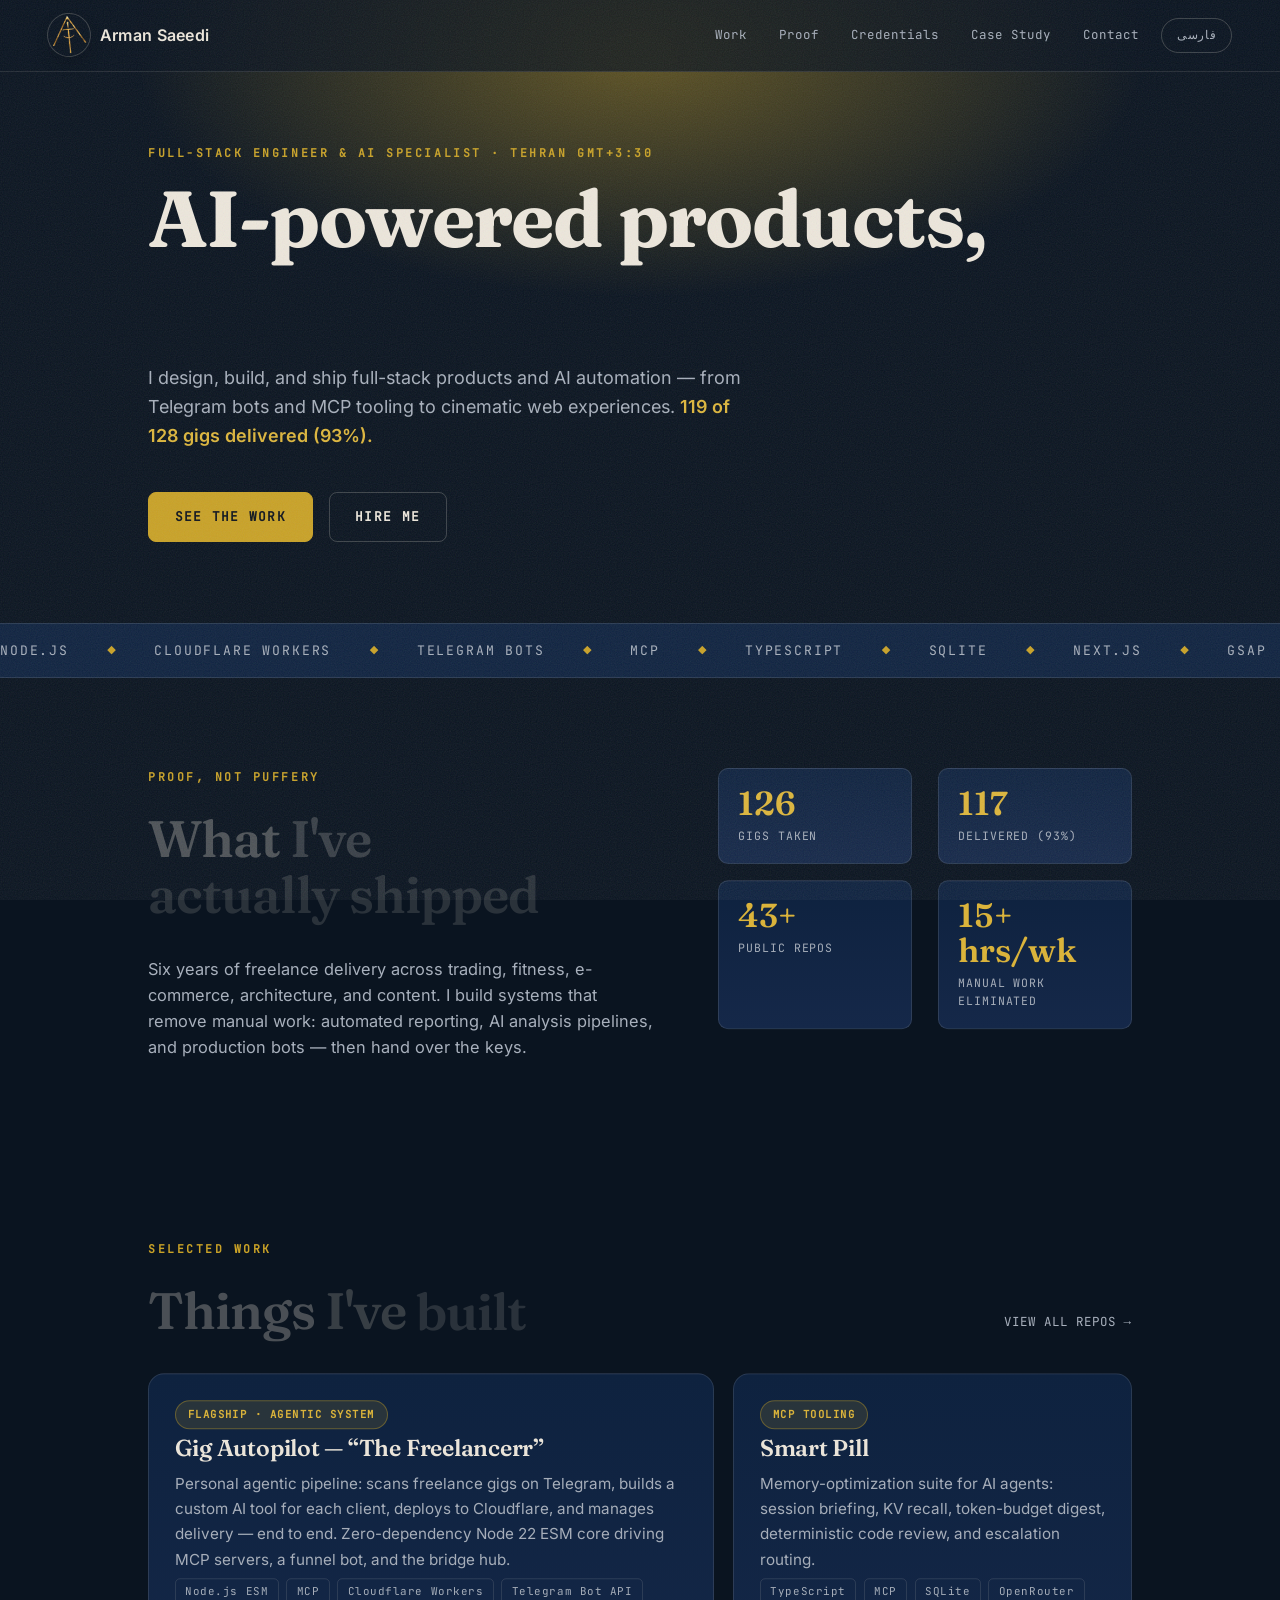
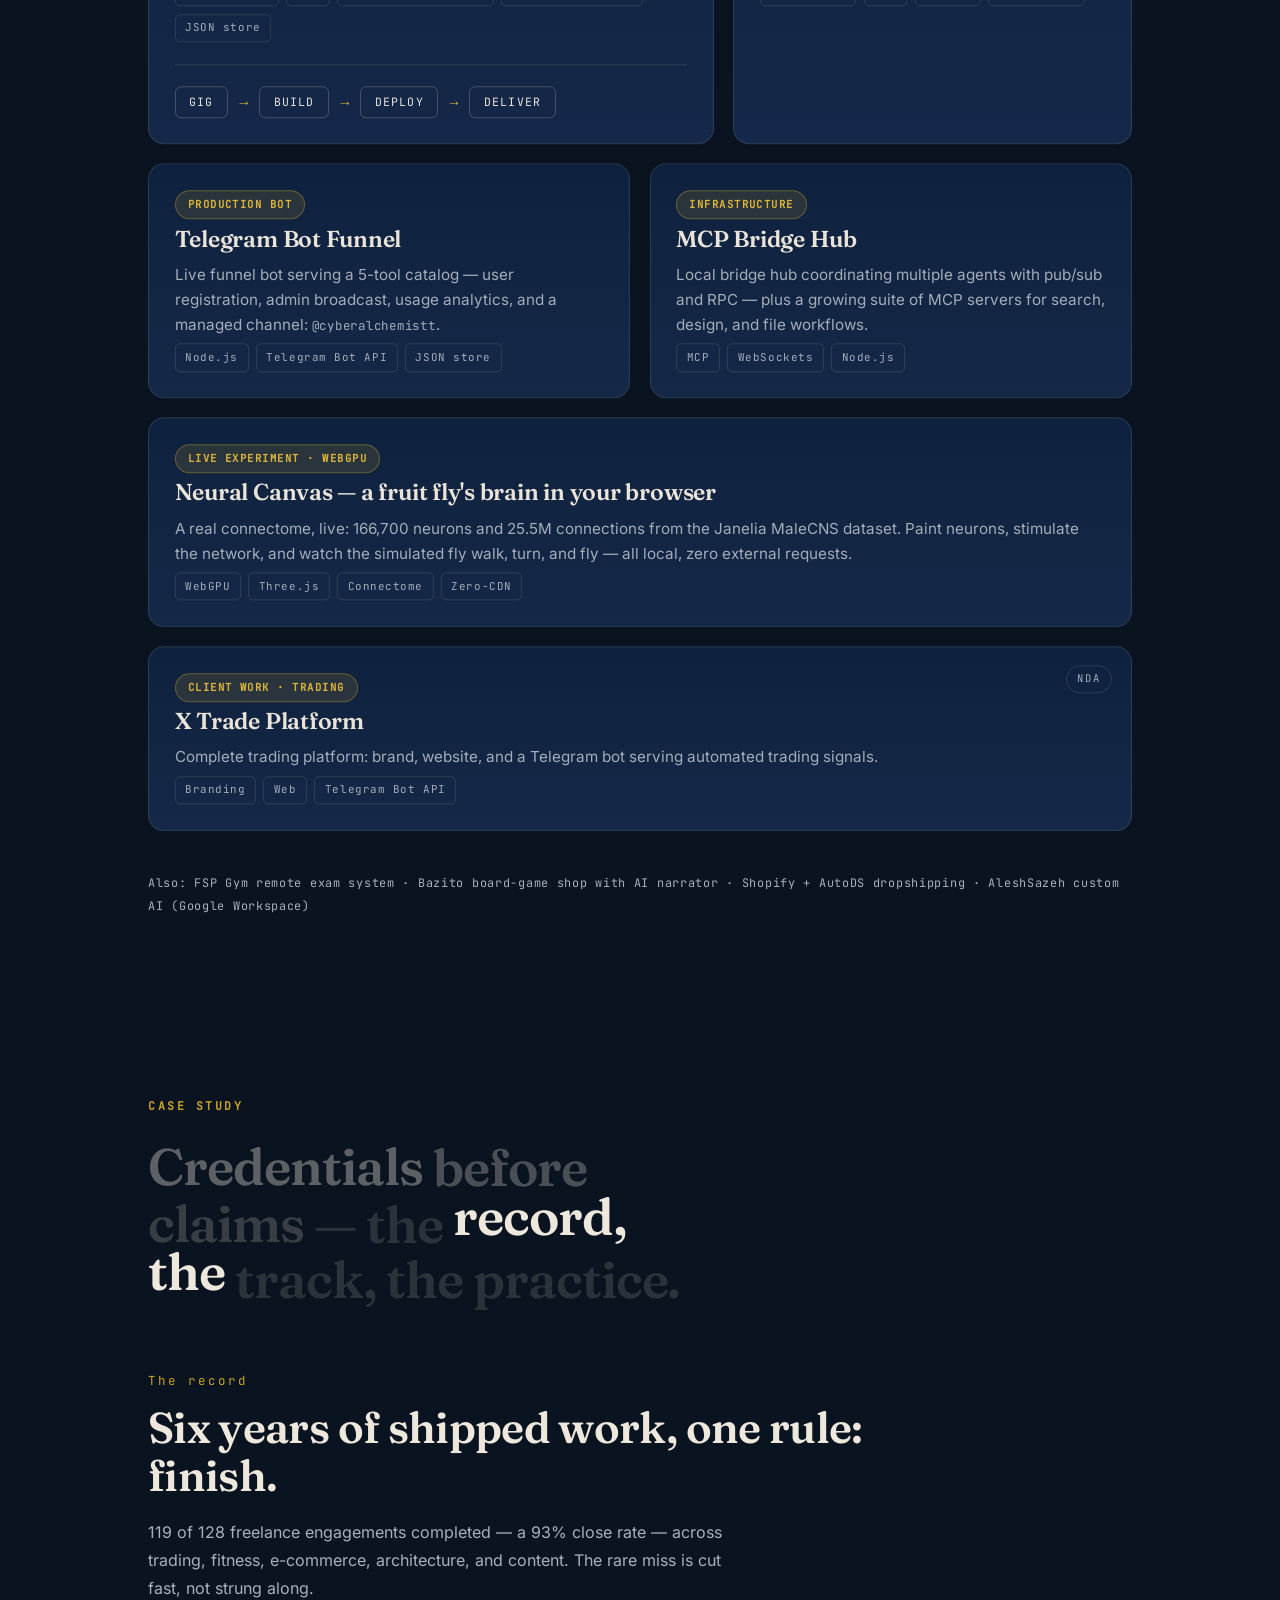
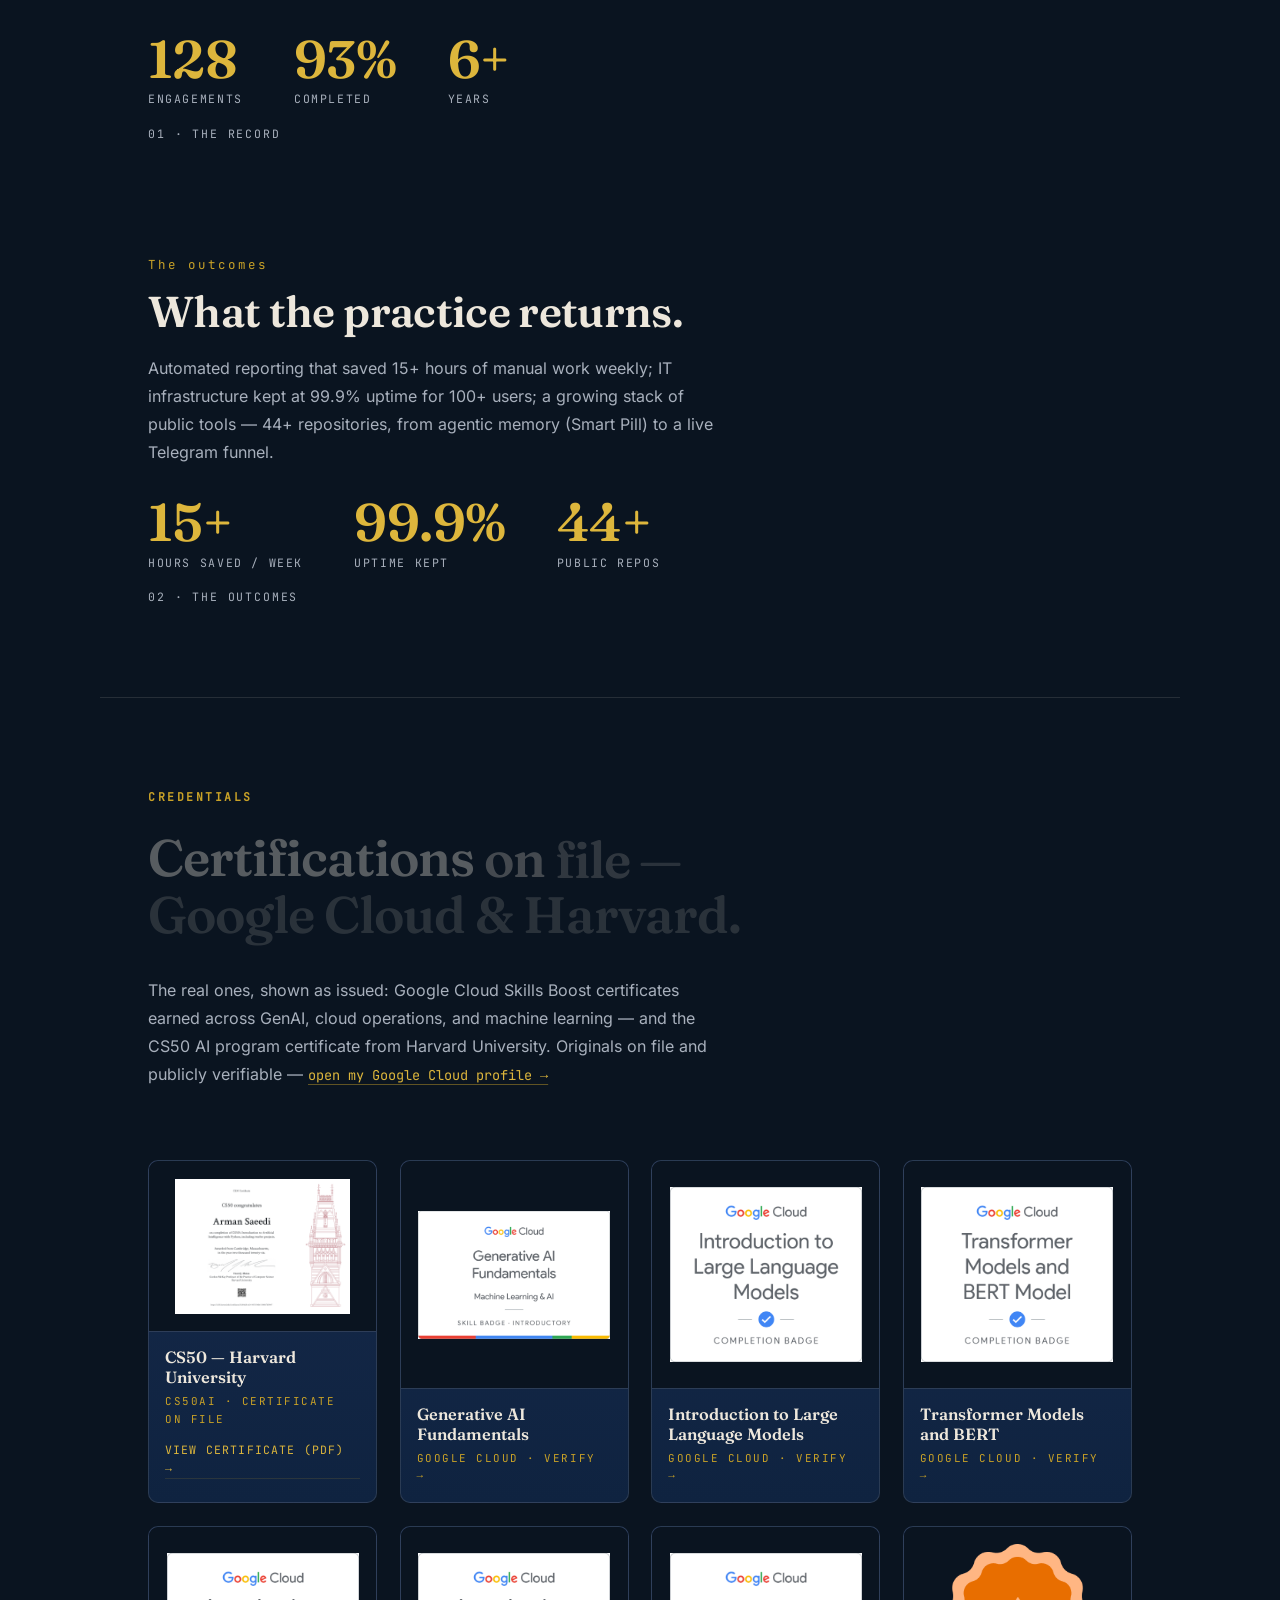
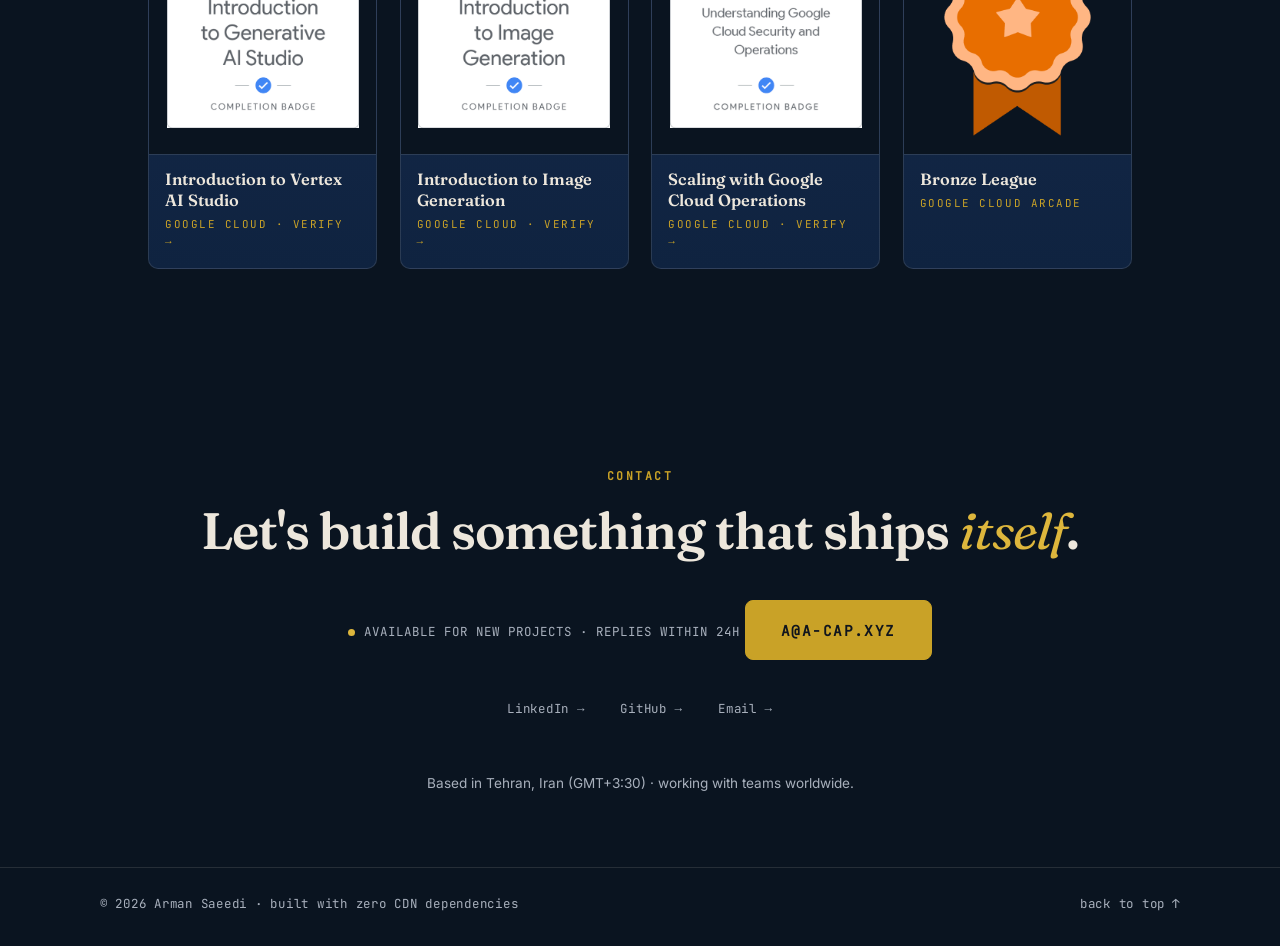
==== commit 06ad6fc2: "portfolio deploy 2026-09-27T20:30:20.051Z" ====
--- a/index.html
+++ b/index.html
@@ -32,6 +32,7 @@
     <a href="#story" data-scroll>Case Study</a>
     <a href="#contact" data-scroll>Contact</a>
   </div>
+  <a class="lang-switch mono" href="/fa/" hreflang="fa" lang="fa">فارسی</a>
 </nav>
 
 <main id="top">
--- a/styles.css
+++ b/styles.css
@@ -981,3 +981,64 @@
   .nav-links { display: none; }
 }
 
+/* ---------- language switch ---------- */
+
+/* neutral nav fix: with a 3rd child (.lang-switch) in the fixed nav,
+   auto margin keeps the link group pinned right (identical for EN's 2-child nav) */
+.nav-links { margin-inline-start: auto; }
+
+.lang-switch {
+  margin-inline-start: 1.4rem;
+  font-size: 0.78rem;
+  padding: 0.42rem 0.9rem;
+  border: 1px solid var(--line-strong);
+  border-radius: 999px;
+  color: var(--ink-dim);
+  text-decoration: none;
+  transition: color 0.25s var(--ease), border-color 0.25s var(--ease);
+}
+
+.lang-switch:hover,
+.lang-switch:focus-visible {
+  color: var(--accent-bright);
+  border-color: var(--accent);
+}
+
+/* ---------- Farsi (fa) overrides ---------- */
+
+html[lang="fa"] body {
+  font-family: "Vazirmatn", "Segoe UI", Tahoma, sans-serif;
+}
+
+html[lang="fa"] .mono,
+html[lang="fa"] .nav-links a,
+html[lang="fa"] .nav-name,
+html[lang="fa"] .pipe-node,
+html[lang="fa"] .marquee .marquee-track span,
+html[lang="fa"] .marquee .marquee-track i {
+  font-family: "Vazirmatn", var(--font-mono);
+  letter-spacing: 0;
+}
+
+html[lang="fa"] .hero-title,
+html[lang="fa"] .section-title,
+html[lang="fa"] .frame-title,
+html[lang="fa"] .card h3 {
+  font-family: "Vazirmatn", var(--font-display);
+  letter-spacing: 0;
+}
+
+html[lang="fa"] .hero-title {
+  font-weight: 700;
+}
+
+html[lang="fa"] .hero-title .line:nth-child(2) .line-inner,
+html[lang="fa"] .section-title em {
+  font-style: normal;
+}
+
+html[lang="fa"] .eyebrow,
+html[lang="fa"] .frame-kicker {
+  text-transform: none;
+}
+
--- a/assets/fonts/fonts.css
+++ b/assets/fonts/fonts.css
@@ -285,11 +285,27 @@
   src: url(fraunces-latin-600-italic.woff2) format('woff2');
   unicode-range: U+0000-00FF, U+0131, U+0152-0153, U+02BB-02BC, U+02C6, U+02DA, U+02DC, U+0304, U+0308, U+0329, U+2000-206F, U+20AC, U+2122, U+2191, U+2193, U+2212, U+2215, U+FEFF, U+FFFD;
 }
-@font-face {
-  font-family: 'Fraunces';
-  font-style: italic;
-  font-weight: 700;
-  font-display: swap;
-  src: url(fraunces-latin-700-italic.woff2) format('woff2');
-  unicode-range: U+0000-00FF, U+0131, U+0152-0153, U+02BB-02BC, U+02C6, U+02DA, U+02DC, U+0304, U+0308, U+0329, U+2000-206F, U+20AC, U+2122, U+2191, U+2193, U+2212, U+2215, U+FEFF, U+FFFD;
+@font-face {
+  font-family: 'Fraunces';
+  font-style: italic;
+  font-weight: 700;
+  font-display: swap;
+  src: url(fraunces-latin-700-italic.woff2) format('woff2');
+  unicode-range: U+0000-00FF, U+0131, U+0152-0153, U+02BB-02BC, U+02C6, U+02DA, U+02DC, U+0304, U+0308, U+0329, U+2000-206F, U+20AC, U+2122, U+2191, U+2193, U+2212, U+2215, U+FEFF, U+FFFD;
 }
+
+/* Vazirmatn — Farsi (fa) mirror */
+@font-face {
+  font-family: 'Vazirmatn';
+  font-style: normal;
+  font-weight: 400;
+  font-display: swap;
+  src: url(vazirmatn-regular.woff2) format('woff2');
+}
+@font-face {
+  font-family: 'Vazirmatn';
+  font-style: normal;
+  font-weight: 700;
+  font-display: swap;
+  src: url(vazirmatn-bold.woff2) format('woff2');
+}
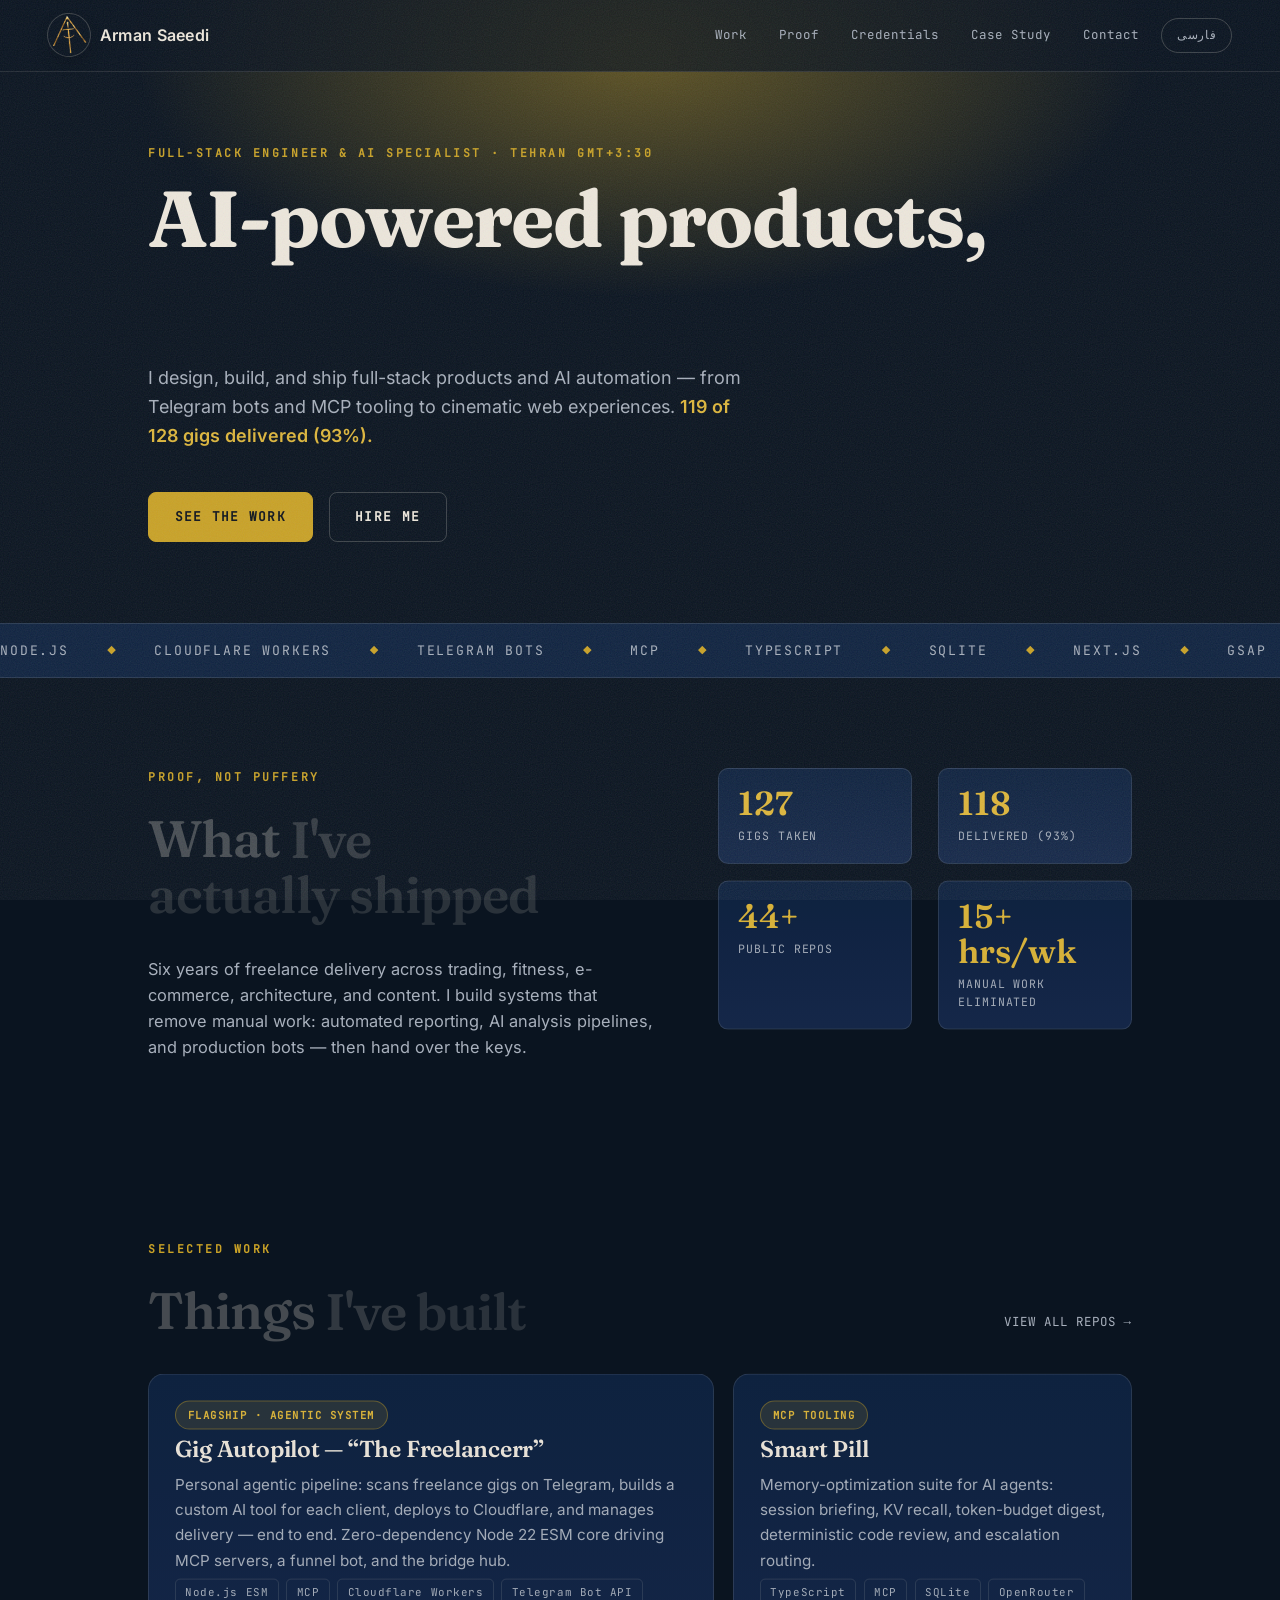
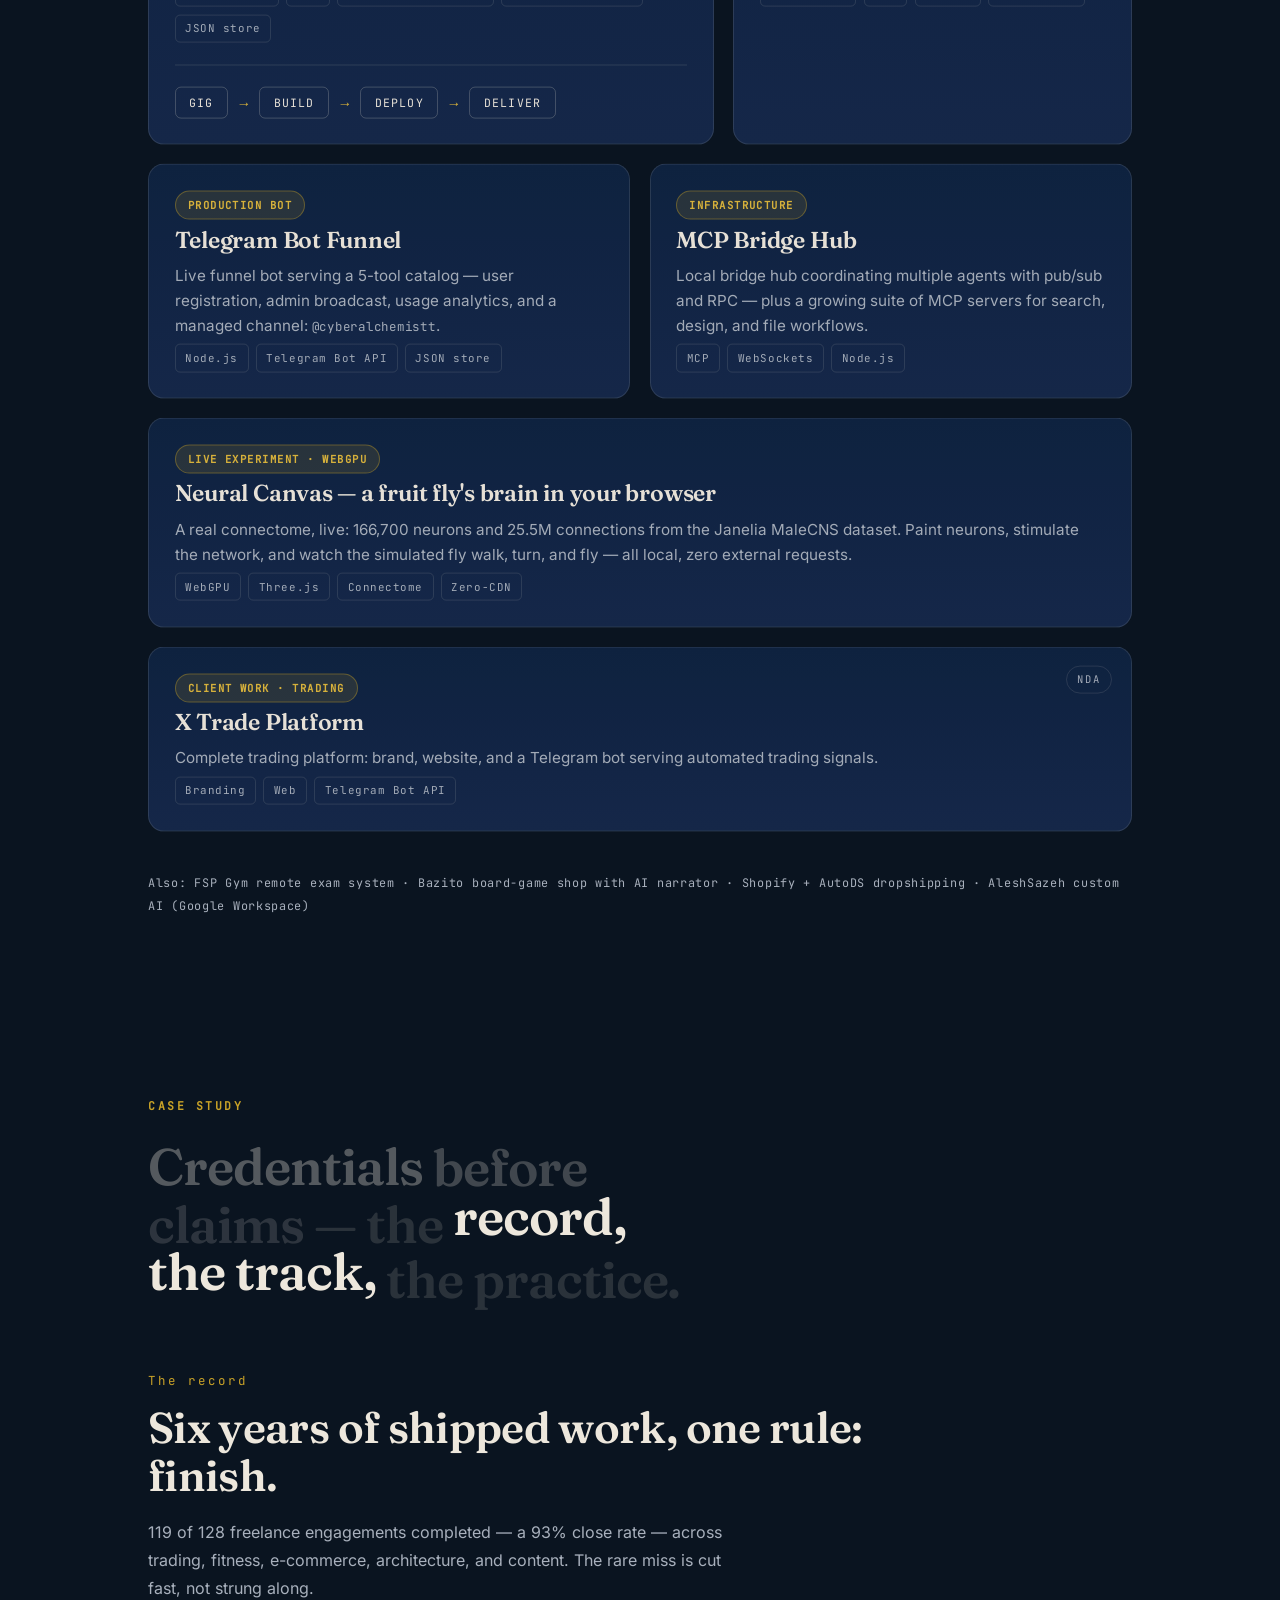
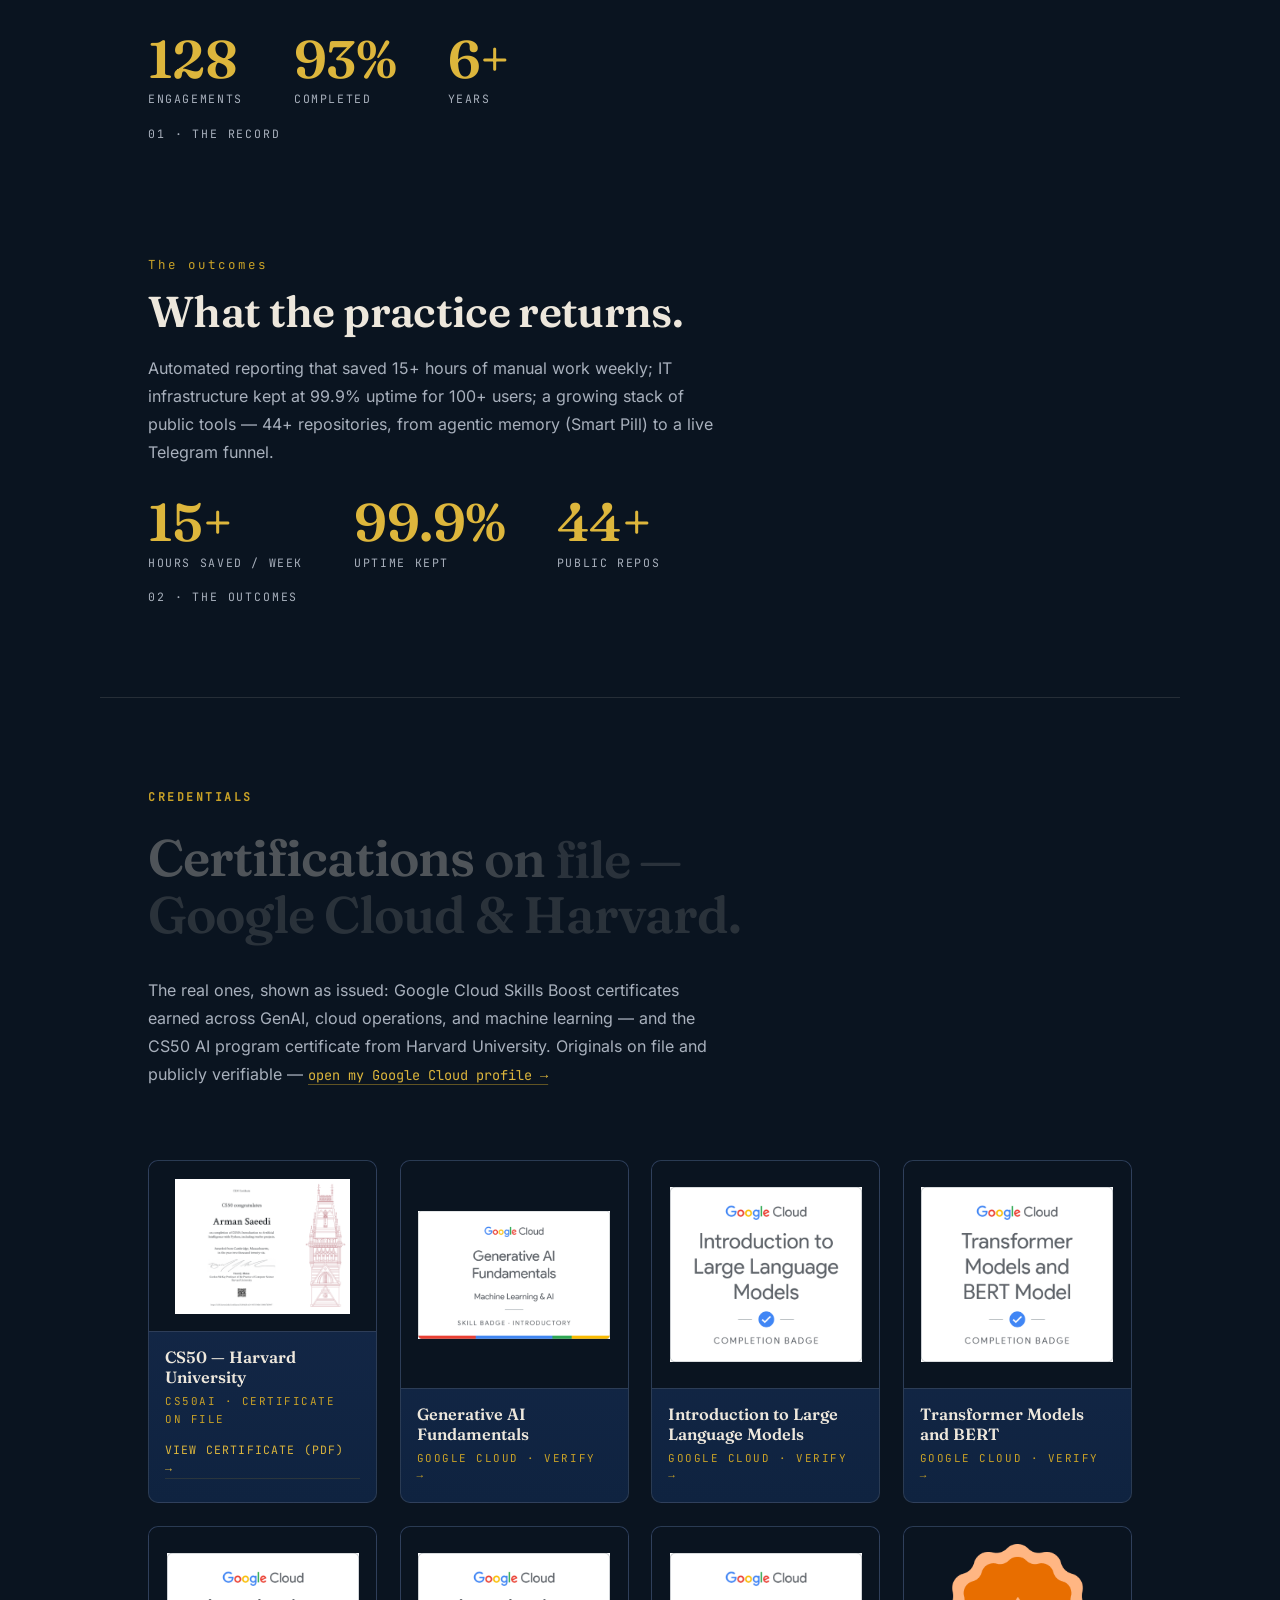
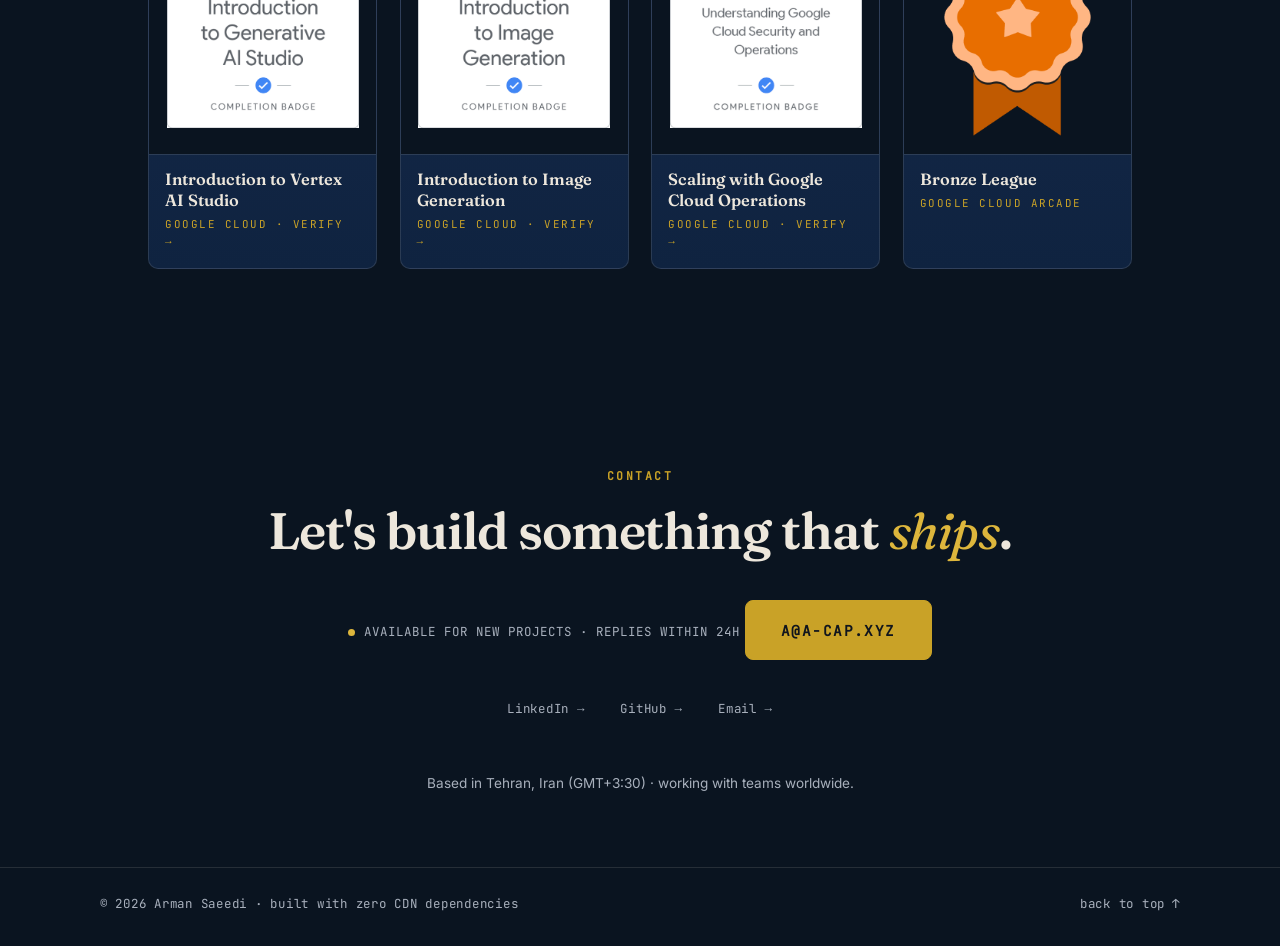
==== commit 65f09cca: "portfolio deploy 2026-09-27T20:52:18.310Z" ====
--- a/index.html
+++ b/index.html
@@ -8,8 +8,9 @@
 <meta property="og:title" content="Arman Saeedi — Full-Stack Engineer & AI Specialist">
 <meta property="og:description" content="AI-powered products, built end-to-end. 119/128 gigs delivered, 44+ public repos.">
 <link rel="icon" type="image/png" href="assets/logo.png">
-<link rel="stylesheet" href="styles.css?v=12">
-<link rel="stylesheet" href="assets/fonts/fonts.css?v=10">
+<link rel="preload" href="/assets/fonts/fraunces-latin-700-normal.woff2" as="font" type="font/woff2" crossorigin>
+<link rel="preload" href="/assets/fonts/font-7.woff2" as="font" type="font/woff2" crossorigin>
+<link rel="stylesheet" href="styles.css?v=13">
 <style>
   /* critical first paint — styled even if any stylesheet fails to load */
   html { background: #0a1420; }
@@ -317,7 +318,7 @@
   <!-- ================= CONTACT ================= -->
   <section class="contact" id="contact">
     <p class="eyebrow mono">Contact</p>
-    <h2 class="section-title">Let's build something that ships <em>itself</em>.</h2>
+    <h2 class="section-title">Let's build something that <em>ships</em>.</h2>
     <p class="available mono"><i aria-hidden="true"></i>Available for new projects · replies within 24h</p>
     <a class="btn magnetic btn-big" href="mailto:A@A-cap.xyz">A@A-cap.xyz</a>
     <ul class="contact-links mono">
--- a/styles.css
+++ b/styles.css
@@ -1042,3 +1042,24 @@
   text-transform: none;
 }
 
+/* ---- @font-face (merged from assets/fonts/fonts.css; one CSS request) ----
+   Inter / JetBrains Mono: latin + latin-ext subsets only (cyrillic/greek/
+   vietnamese faces removed - never matched by EN/fa text).
+   Fraunces: 600 normal (headings/names), 700 normal (hero), 400 italic (em).
+   Vazirmatn: 400 + 700 for the fa mirror.
+   All faces font-display: swap. */
+
+@font-face { font-family: 'Inter'; font-style: normal; font-weight: 400; font-display: swap; src: url(/assets/fonts/font-6.woff2) format('woff2'); unicode-range: U+0100-02BA, U+02BD-02C5, U+02C7-02CC, U+02CE-02D7, U+02DD-02FF, U+0304, U+0308, U+0329, U+1D00-1DBF, U+1E00-1E9F, U+1EF2-1EFF, U+2020, U+20A0-20AB, U+20AD-20C0, U+2113, U+2C60-2C7F, U+A720-A7FF; }
+@font-face { font-family: 'Inter'; font-style: normal; font-weight: 400; font-display: swap; src: url(/assets/fonts/font-7.woff2) format('woff2'); unicode-range: U+0000-00FF, U+0131, U+0152-0153, U+02BB-02BC, U+02C6, U+02DA, U+02DC, U+0304, U+0308, U+0329, U+2000-206F, U+20AC, U+2122, U+2191, U+2193, U+2212, U+2215, U+FEFF, U+FFFD; }
+@font-face { font-family: 'Inter'; font-style: normal; font-weight: 600; font-display: swap; src: url(/assets/fonts/font-6.woff2) format('woff2'); unicode-range: U+0100-02BA, U+02BD-02C5, U+02C7-02CC, U+02CE-02D7, U+02DD-02FF, U+0304, U+0308, U+0329, U+1D00-1DBF, U+1E00-1E9F, U+1EF2-1EFF, U+2020, U+20A0-20AB, U+20AD-20C0, U+2113, U+2C60-2C7F, U+A720-A7FF; }
+@font-face { font-family: 'Inter'; font-style: normal; font-weight: 600; font-display: swap; src: url(/assets/fonts/font-7.woff2) format('woff2'); unicode-range: U+0000-00FF, U+0131, U+0152-0153, U+02BB-02BC, U+02C6, U+02DA, U+02DC, U+0304, U+0308, U+0329, U+2000-206F, U+20AC, U+2122, U+2191, U+2193, U+2212, U+2215, U+FEFF, U+FFFD; }
+@font-face { font-family: 'Inter'; font-style: normal; font-weight: 700; font-display: swap; src: url(/assets/fonts/font-6.woff2) format('woff2'); unicode-range: U+0100-02BA, U+02BD-02C5, U+02C7-02CC, U+02CE-02D7, U+02DD-02FF, U+0304, U+0308, U+0329, U+1D00-1DBF, U+1E00-1E9F, U+1EF2-1EFF, U+2020, U+20A0-20AB, U+20AD-20C0, U+2113, U+2C60-2C7F, U+A720-A7FF; }
+@font-face { font-family: 'Inter'; font-style: normal; font-weight: 700; font-display: swap; src: url(/assets/fonts/font-7.woff2) format('woff2'); unicode-range: U+0000-00FF, U+0131, U+0152-0153, U+02BB-02BC, U+02C6, U+02DA, U+02DC, U+0304, U+0308, U+0329, U+2000-206F, U+20AC, U+2122, U+2191, U+2193, U+2212, U+2215, U+FEFF, U+FFFD; }
+@font-face { font-family: 'JetBrains Mono'; font-style: normal; font-weight: 400; font-display: swap; src: url(/assets/fonts/font-12.woff2) format('woff2'); unicode-range: U+0100-02BA, U+02BD-02C5, U+02C7-02CC, U+02CE-02D7, U+02DD-02FF, U+0304, U+0308, U+0329, U+1D00-1DBF, U+1E00-1E9F, U+1EF2-1EFF, U+2020, U+20A0-20AB, U+20AD-20C0, U+2113, U+2C60-2C7F, U+A720-A7FF; }
+@font-face { font-family: 'JetBrains Mono'; font-style: normal; font-weight: 400; font-display: swap; src: url(/assets/fonts/font-13.woff2) format('woff2'); unicode-range: U+0000-00FF, U+0131, U+0152-0153, U+02BB-02BC, U+02C6, U+02DA, U+02DC, U+0304, U+0308, U+0329, U+2000-206F, U+20AC, U+2122, U+2191, U+2193, U+2212, U+2215, U+FEFF, U+FFFD; }
+@font-face { font-family: 'Fraunces'; font-style: normal; font-weight: 600; font-display: swap; src: url(/assets/fonts/fraunces-latin-600-normal.woff2) format('woff2'); unicode-range: U+0000-00FF, U+0131, U+0152-0153, U+02BB-02BC, U+02C6, U+02DA, U+02DC, U+0304, U+0308, U+0329, U+2000-206F, U+20AC, U+2122, U+2191, U+2193, U+2212, U+2215, U+FEFF, U+FFFD; }
+@font-face { font-family: 'Fraunces'; font-style: normal; font-weight: 700; font-display: swap; src: url(/assets/fonts/fraunces-latin-700-normal.woff2) format('woff2'); unicode-range: U+0000-00FF, U+0131, U+0152-0153, U+02BB-02BC, U+02C6, U+02DA, U+02DC, U+0304, U+0308, U+0329, U+2000-206F, U+20AC, U+2122, U+2191, U+2193, U+2212, U+2215, U+FEFF, U+FFFD; }
+@font-face { font-family: 'Fraunces'; font-style: italic; font-weight: 400; font-display: swap; src: url(/assets/fonts/fraunces-latin-400-italic.woff2) format('woff2'); unicode-range: U+0000-00FF, U+0131, U+0152-0153, U+02BB-02BC, U+02C6, U+02DA, U+02DC, U+0304, U+0308, U+0329, U+2000-206F, U+20AC, U+2122, U+2191, U+2193, U+2212, U+2215, U+FEFF, U+FFFD; }
+@font-face { font-family: 'Vazirmatn'; font-style: normal; font-weight: 400; font-display: swap; src: url(/assets/fonts/vazirmatn-regular.woff2) format('woff2'); }
+@font-face { font-family: 'Vazirmatn'; font-style: normal; font-weight: 700; font-display: swap; src: url(/assets/fonts/vazirmatn-bold.woff2) format('woff2'); }
+
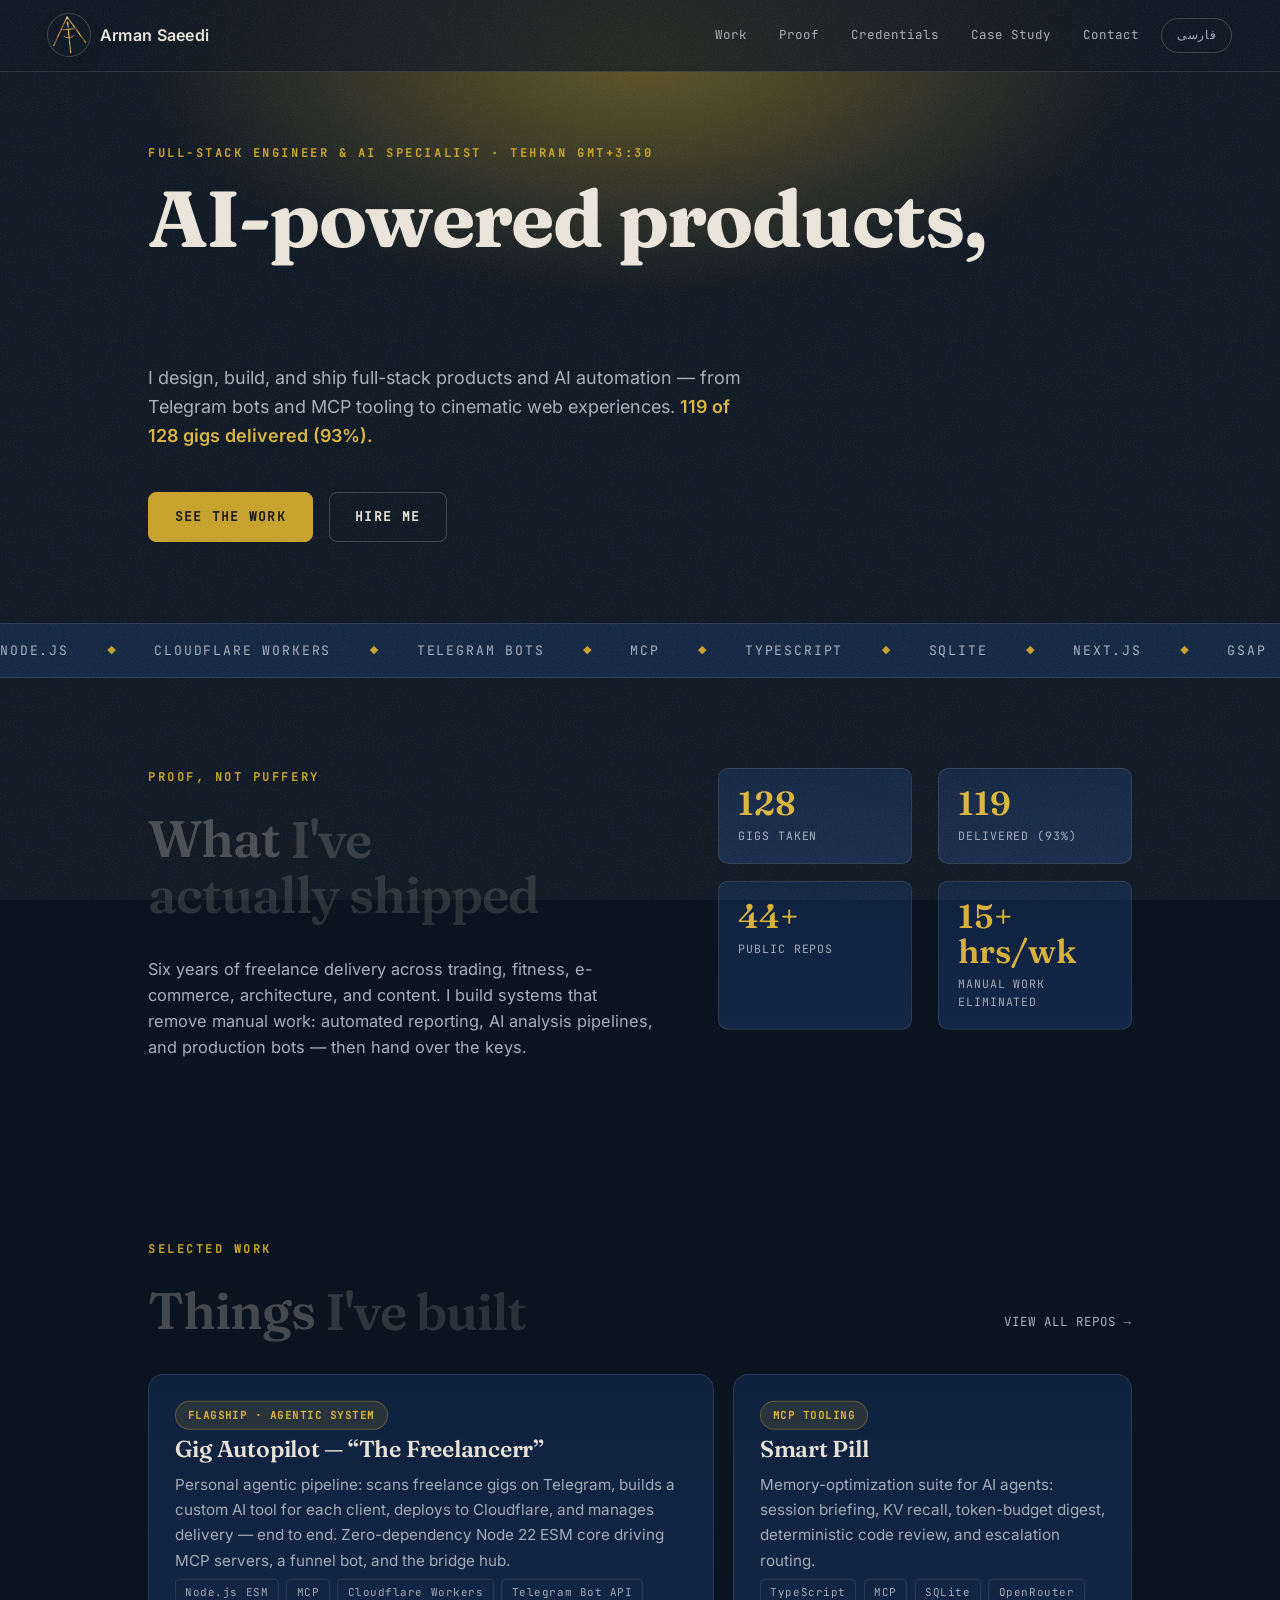
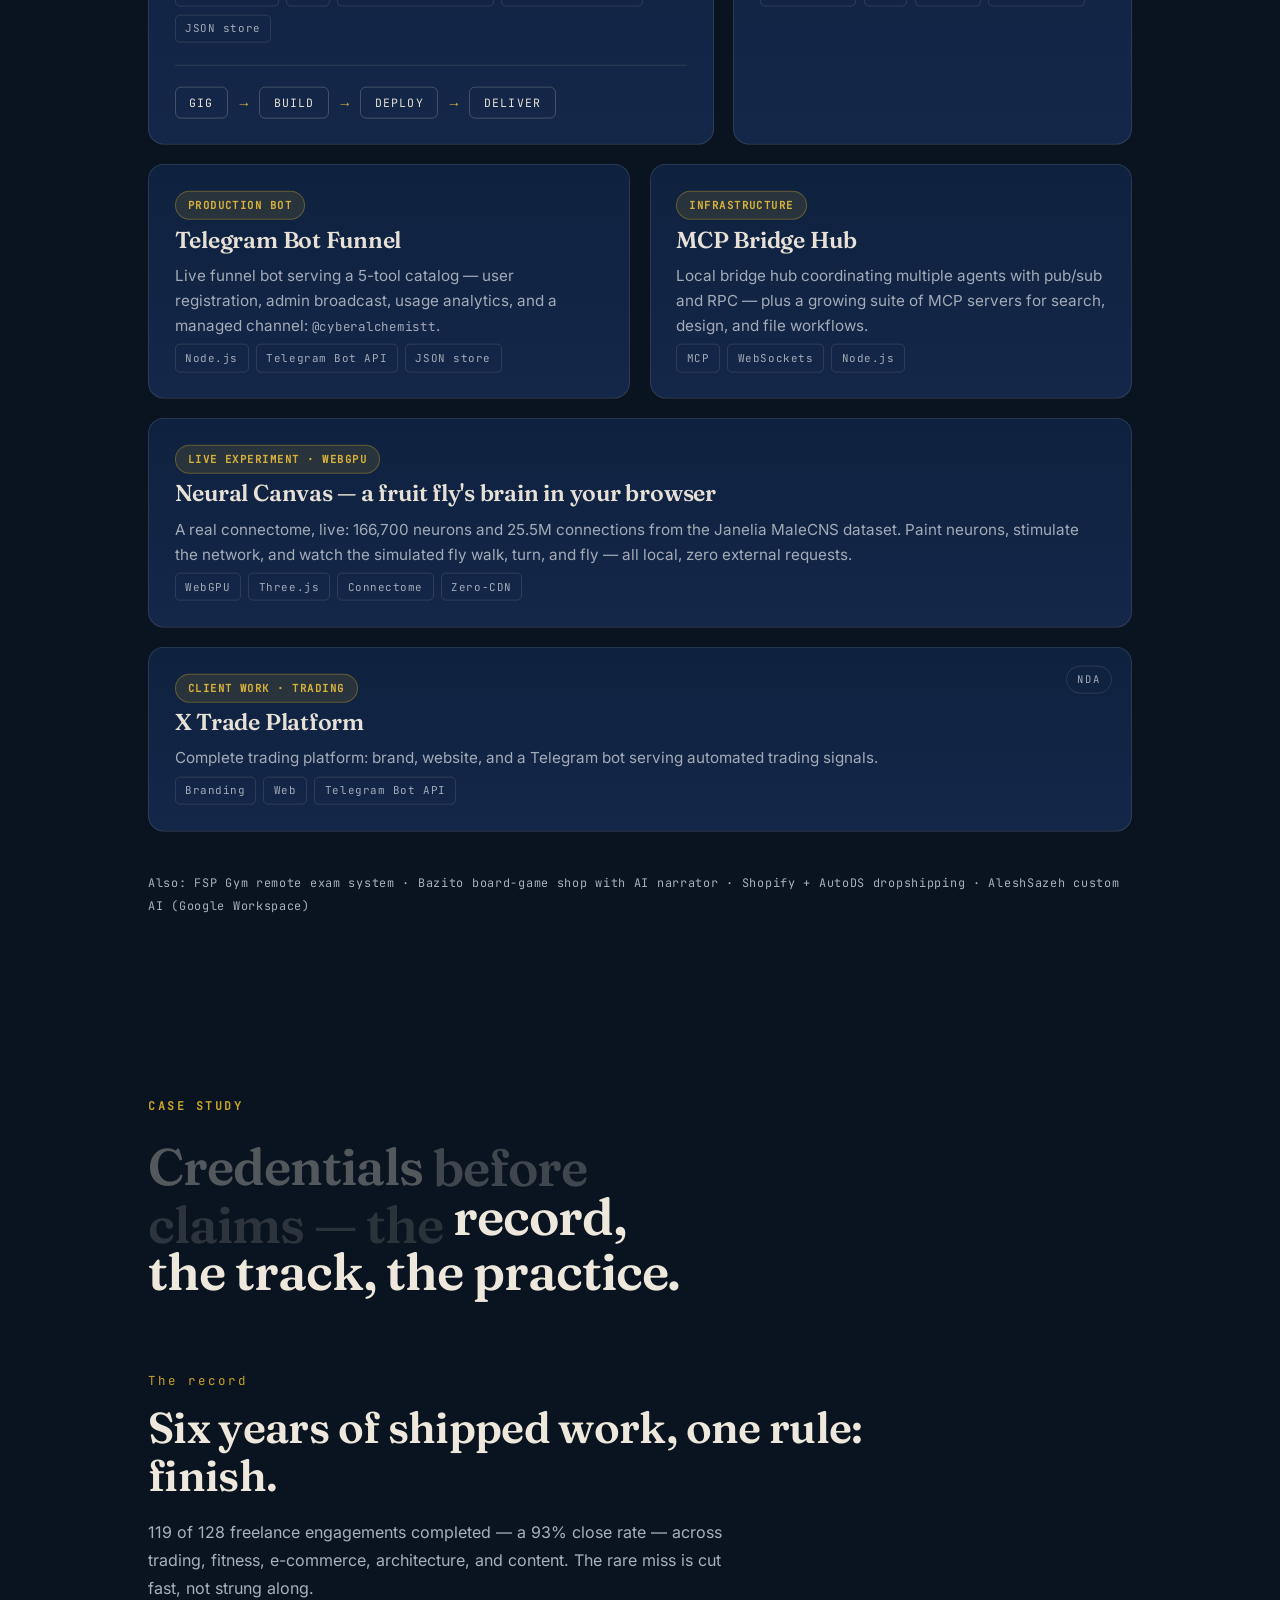
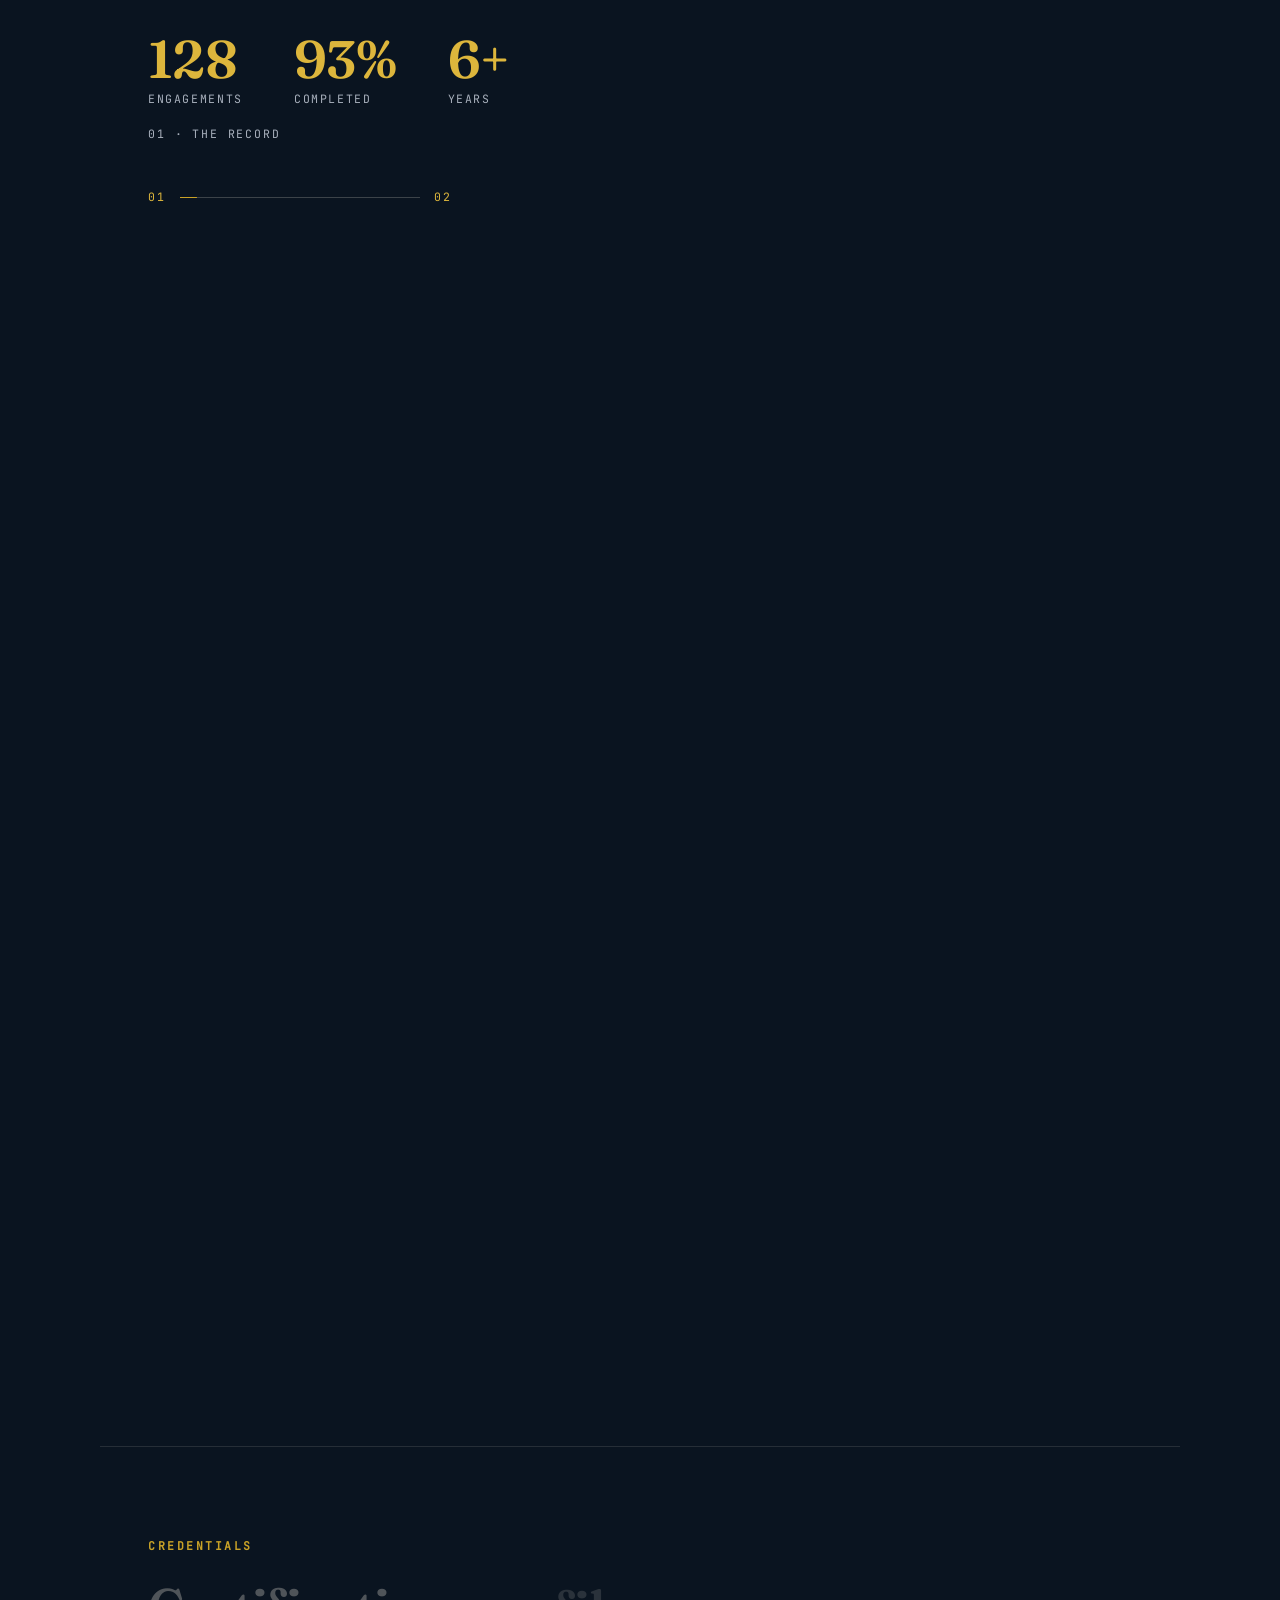
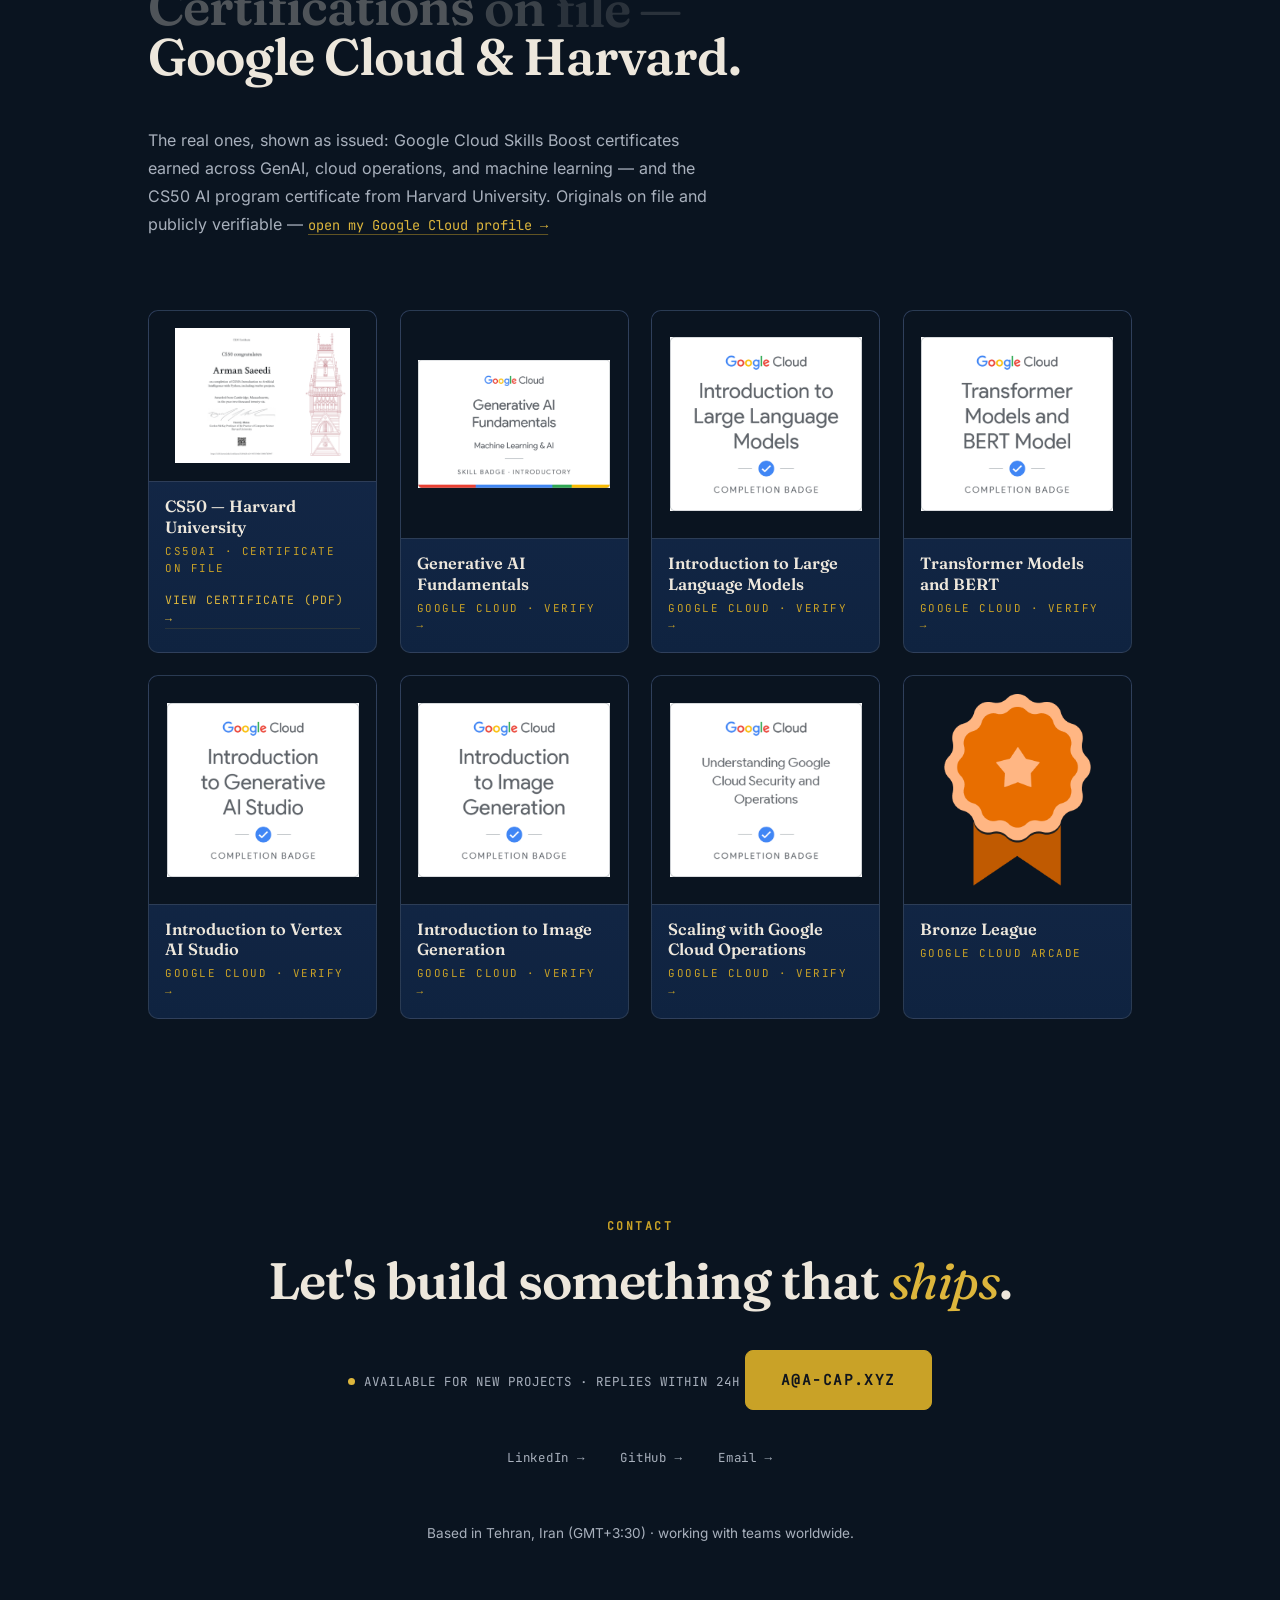
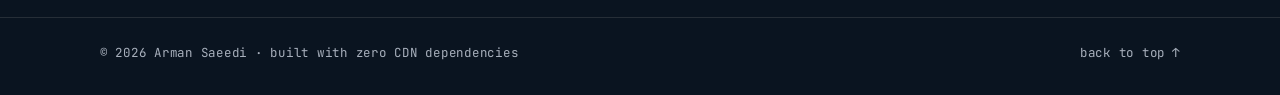
==== commit 92eb0870: "portfolio deploy 2026-09-27T21:35:43.686Z" ====
--- a/index.html
+++ b/index.html
@@ -10,7 +10,7 @@
 <link rel="icon" type="image/png" href="assets/logo.png">
 <link rel="preload" href="/assets/fonts/fraunces-latin-700-normal.woff2" as="font" type="font/woff2" crossorigin>
 <link rel="preload" href="/assets/fonts/font-7.woff2" as="font" type="font/woff2" crossorigin>
-<link rel="stylesheet" href="styles.css?v=13">
+<link rel="stylesheet" href="styles.css?v=14">
 <style>
   /* critical first paint — styled even if any stylesheet fails to load */
   html { background: #0a1420; }
@@ -20,6 +20,9 @@
 </style>
 </head>
 <body data-theme="dark">
+
+  <!-- scroll progress line (pure CSS, scroll-driven) -->
+  <div class="progress" aria-hidden="true"></div>
 
 <nav class="nav" id="nav">
   <a class="nav-brand magnetic" href="#top" aria-label="Arman Saeedi — home">
@@ -192,6 +195,8 @@
         <p class="eyebrow mono">Case study</p>
         <h2 class="section-title" data-scrub>Credentials before claims — the record, the track, the practice.</h2>
       </div>
+      <div class="story-stage">
+
       <div class="frames" id="frames">
 
         <figure class="frame">
@@ -236,6 +241,13 @@
           <figcaption class="mono">02 · The outcomes</figcaption>
         </figure>
 
+      </div>
+      </div>
+
+      <div class="story-cue" aria-hidden="true">
+        <span class="cue-num mono">01</span>
+        <span class="cue-track"><span class="cue-fill"></span></span>
+        <span class="cue-total mono">02</span>
       </div>
     </div>
   </section>
@@ -342,6 +354,6 @@
 <script src="vendor/ScrollTrigger.min.js?v=10"></script>
 <script src="vendor/SplitText.min.js?v=10"></script>
 <script src="vendor/lenis.min.js?v=10"></script>
-<script src="main.js?v=10"></script>
+<script src="main.js?v=11"></script>
 </body>
 </html>
--- a/styles.css
+++ b/styles.css
@@ -970,6 +970,8 @@
   .marquee-track { animation: none; }
   .hero-title .line:nth-child(2) .line-inner { animation: none; }
   .available i { animation: none; }
+  .progress { animation: none !important; }
+  .card:hover .pipe-arrow { animation: none; }
 }
 
 /* ---------- small screens ---------- */
@@ -1002,6 +1004,106 @@
 .lang-switch:focus-visible {
   color: var(--accent-bright);
   border-color: var(--accent);
+}
+
+/* ---------- scroll progress line (CSS scroll-driven, zero JS) ---------- */
+
+.progress {
+  position: fixed;
+  top: 0;
+  left: 0;
+  width: 100%;
+  height: 2px;
+  z-index: 60;
+  pointer-events: none;
+  background: linear-gradient(90deg, var(--accent), var(--accent-bright));
+  transform: scaleX(0);
+  transform-origin: 0 50%;
+  animation: progress-grow linear;
+  animation-duration: auto;
+  animation-timeline: scroll(root);
+}
+
+@keyframes progress-grow {
+  from { transform: scaleX(0); }
+  to { transform: scaleX(1); }
+}
+
+html[lang="fa"] .progress {
+  transform-origin: 100% 50%;
+}
+
+/* ---------- story scrollytelling — pinned crossfade ----------
+   main.js adds .pinned to .story-pin on desktop (ScrollTrigger +
+   no reduced motion). Without it the frames stay a static column. */
+
+html.js-on body.anim .story-pin.pinned .frames {
+  display: grid;
+}
+
+html.js-on body.anim .story-pin.pinned .frame {
+  grid-area: 1 / 1;
+  margin: 0;
+}
+
+.story-cue {
+  display: none;
+}
+
+html.js-on body.anim .story-pin.pinned .story-cue {
+  display: flex;
+  align-items: center;
+  gap: 0.9rem;
+  margin-top: 2.8rem;
+}
+
+.cue-num,
+.cue-total {
+  color: var(--accent-bright);
+  font-size: 0.72rem;
+  letter-spacing: 0.14em;
+  font-variant-numeric: tabular-nums;
+}
+
+.cue-track {
+  position: relative;
+  display: inline-block;
+  width: clamp(120px, 20vw, 240px);
+  height: 1px;
+  background: var(--line-strong);
+  overflow: hidden;
+}
+
+.cue-fill {
+  position: absolute;
+  inset: 0;
+  background: var(--accent);
+  transform: scaleX(0);
+  transform-origin: 0 50%;
+}
+
+html[lang="fa"] .cue-fill {
+  transform-origin: 100% 50%;
+}
+
+/* ---------- pipe visual (flag card) — slide on hover ---------- */
+
+.pipe-arrow {
+  --pipe-x: 0.3em;
+  display: inline-block;
+}
+
+html[lang="fa"] .pipe-arrow {
+  --pipe-x: -0.3em;
+}
+
+@keyframes pipe-slide {
+  from { transform: translateX(0); }
+  to { transform: translateX(var(--pipe-x)); }
+}
+
+.card:hover .pipe-arrow {
+  animation: pipe-slide 0.9s var(--ease) infinite alternate;
 }
 
 /* ---------- Farsi (fa) overrides ---------- */
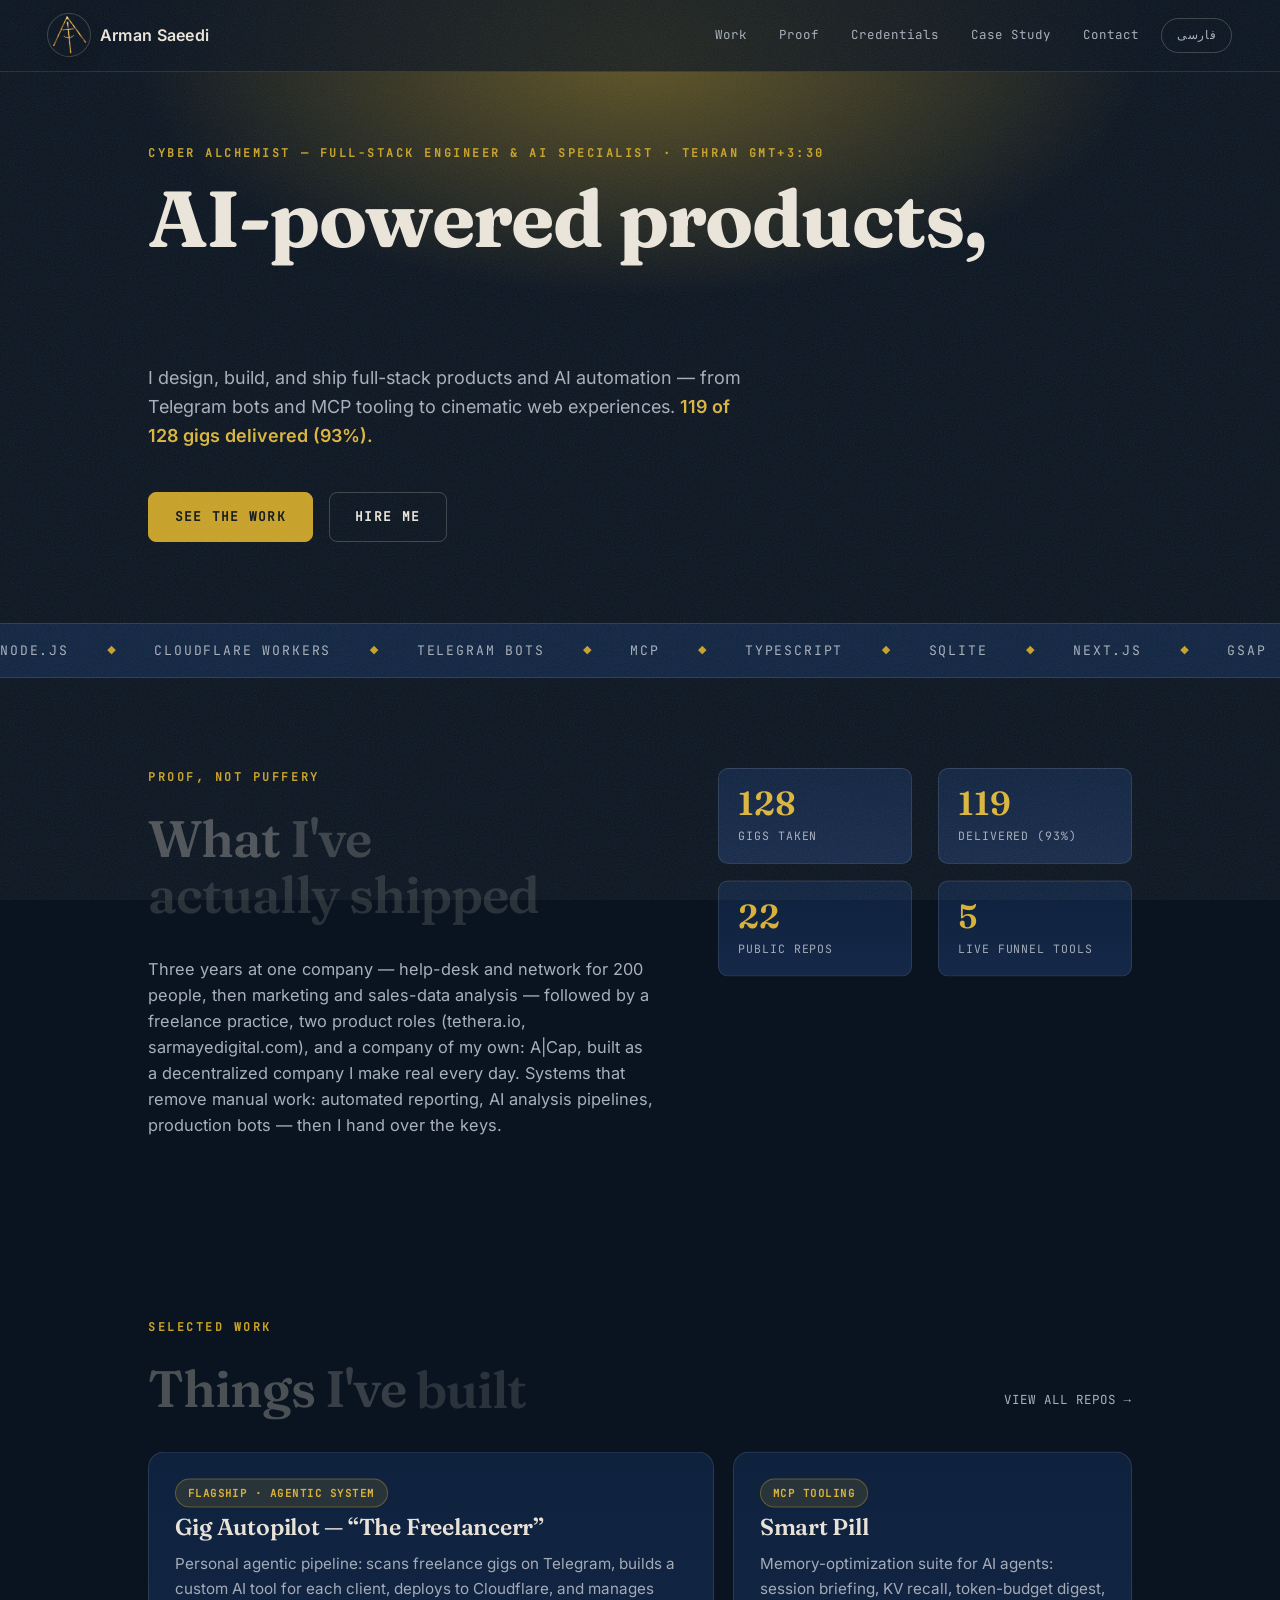
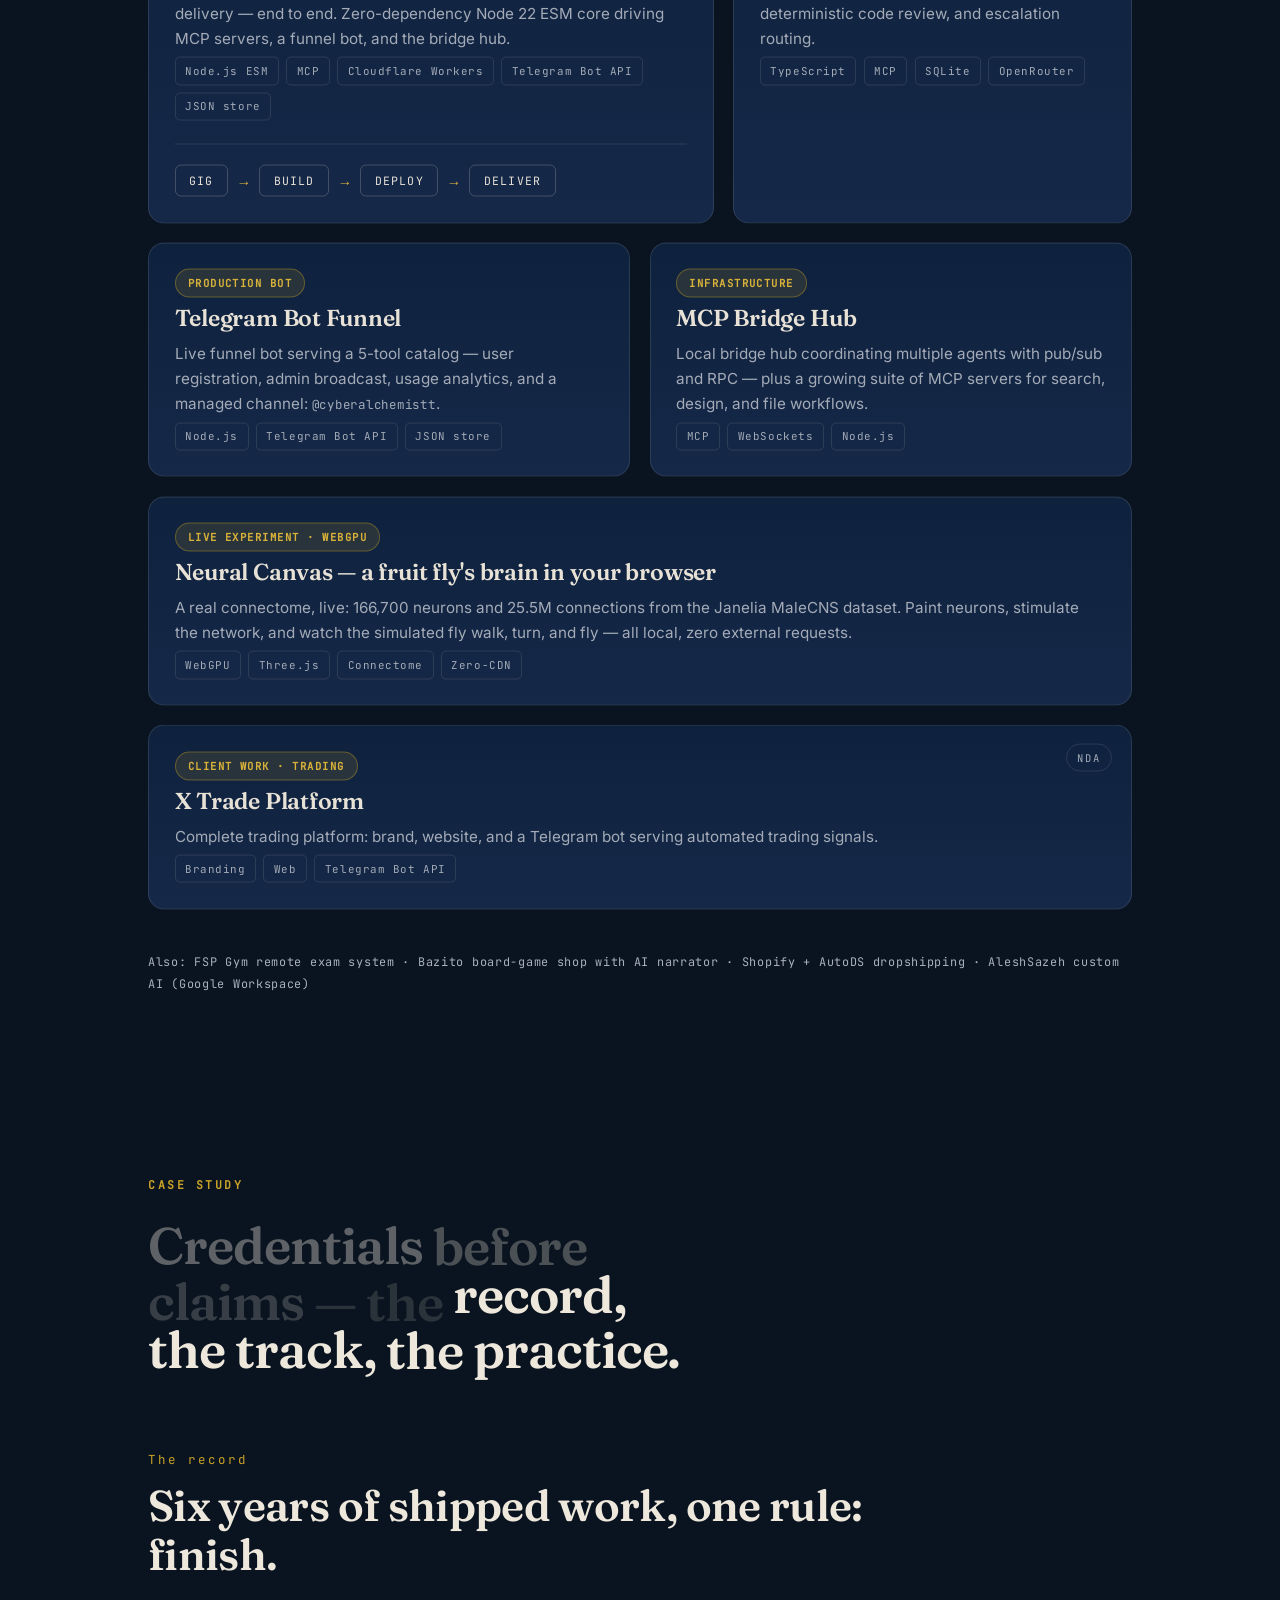
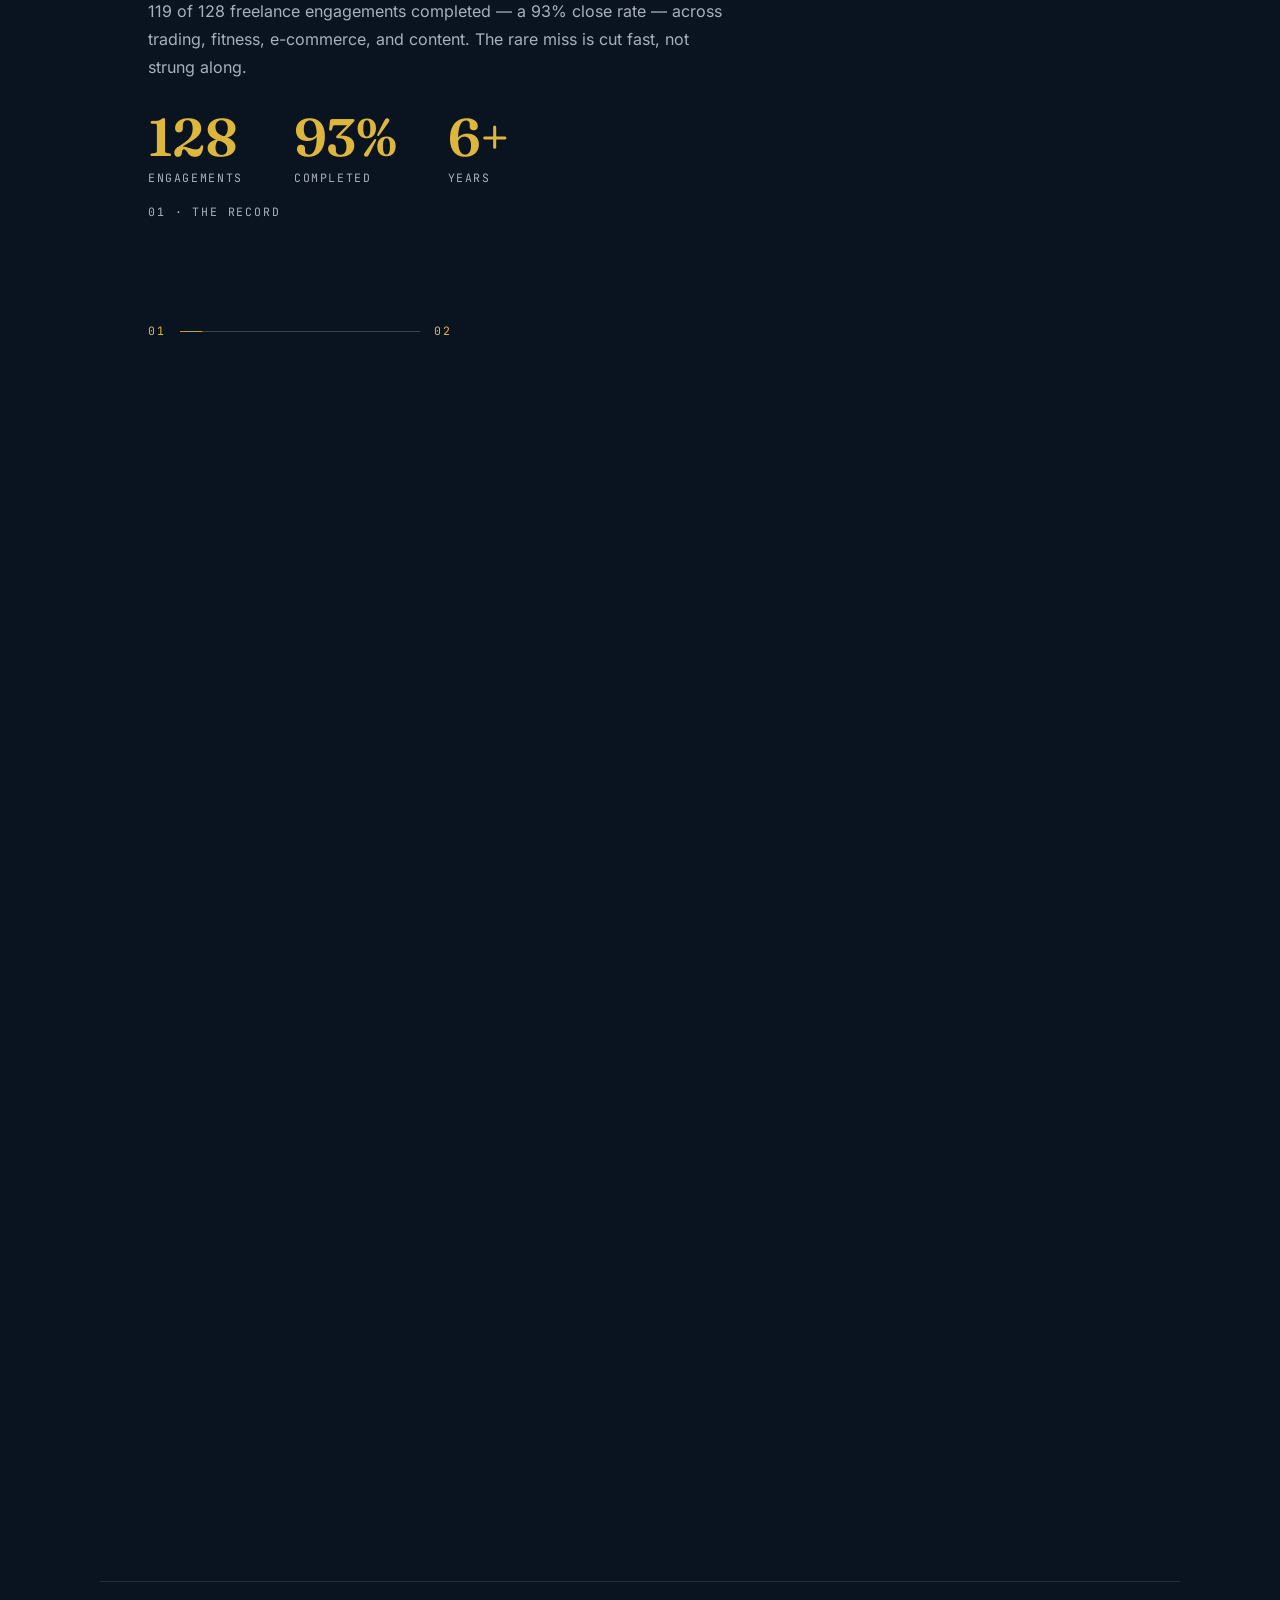
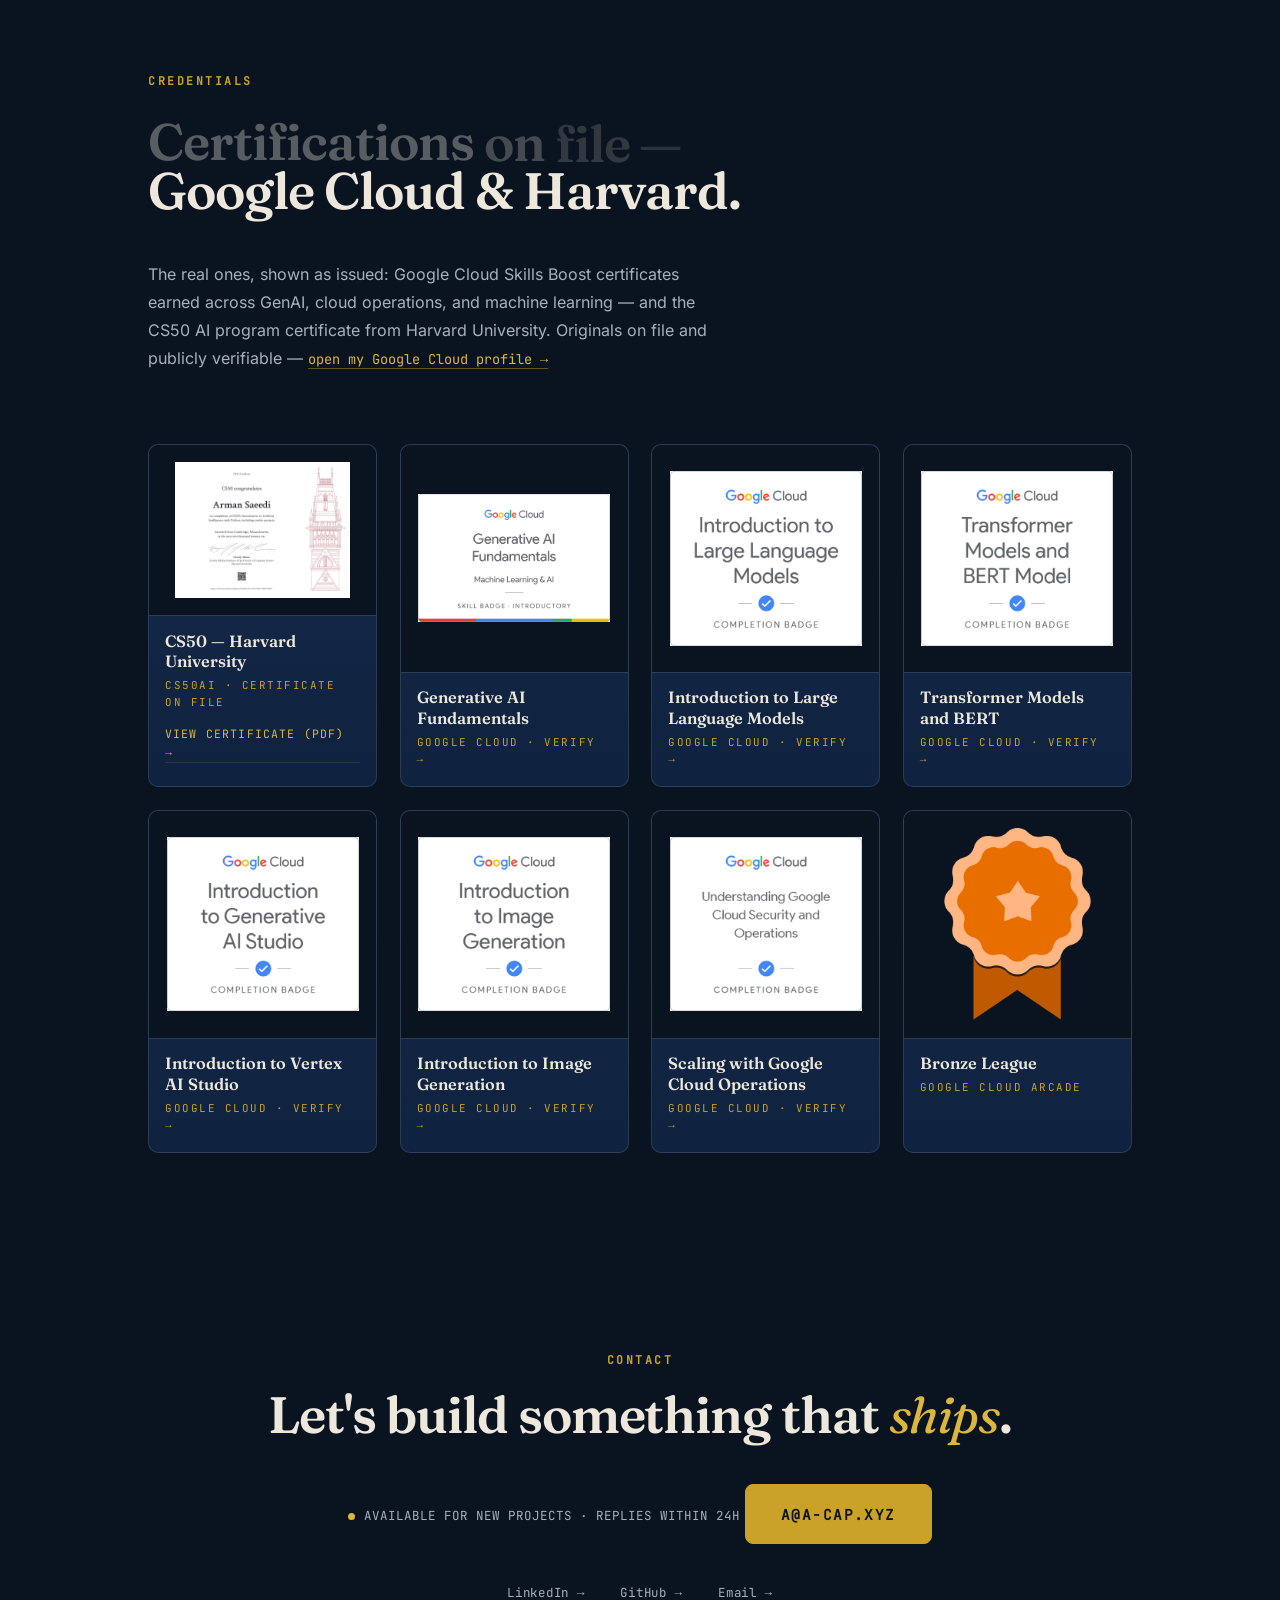
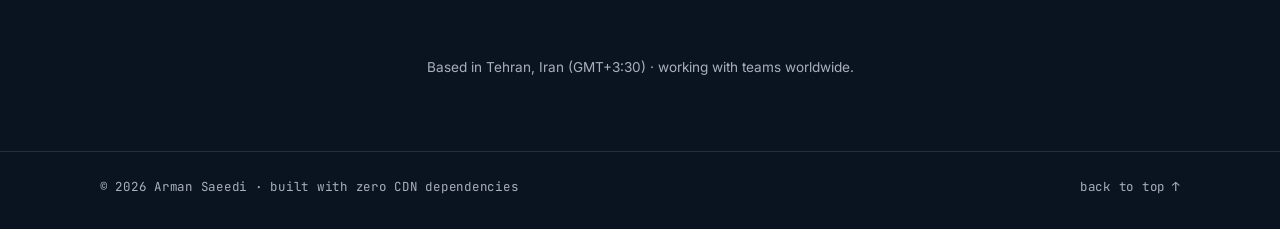
==== commit f223ff33: "portfolio deploy 2026-09-27T22:05:55.092Z" ====
--- a/index.html
+++ b/index.html
@@ -6,7 +6,7 @@
 <title>Arman Saeedi — Full-Stack Engineer & AI Specialist</title>
 <meta name="description" content="Full-stack engineer and AI automation specialist. 119 freelance gigs delivered, production AI systems, MCP tooling, and cinematic web experiences. Based in Tehran, working worldwide.">
 <meta property="og:title" content="Arman Saeedi — Full-Stack Engineer & AI Specialist">
-<meta property="og:description" content="AI-powered products, built end-to-end. 119/128 gigs delivered, 44+ public repos.">
+<meta property="og:description" content="AI-powered products, built end-to-end. 119/128 gigs delivered, 22 public repos.">
 <link rel="icon" type="image/png" href="assets/logo.png">
 <link rel="preload" href="/assets/fonts/fraunces-latin-700-normal.woff2" as="font" type="font/woff2" crossorigin>
 <link rel="preload" href="/assets/fonts/font-7.woff2" as="font" type="font/woff2" crossorigin>
@@ -43,7 +43,7 @@
 
   <!-- ================= HERO ================= -->
   <header class="hero" id="hero">
-    <p class="eyebrow mono" data-reveal>Full-Stack Engineer &amp; AI Specialist · Tehran GMT+3:30</p>
+    <p class="eyebrow mono" data-reveal>Cyber Alchemist — Full-Stack Engineer &amp; AI Specialist · Tehran GMT+3:30</p>
     <h1 class="hero-title">
       <span class="line"><span class="line-inner">AI-powered products,</span></span>
       <span class="line"><span class="line-inner">built end-to-end.</span></span>
@@ -60,11 +60,11 @@
       <span>Node.js</span><i>◆</i><span>Cloudflare Workers</span><i>◆</i><span>Telegram Bots</span><i>◆</i>
       <span>MCP</span><i>◆</i><span>TypeScript</span><i>◆</i><span>SQLite</span><i>◆</i>
       <span>Next.js</span><i>◆</i><span>GSAP</span><i>◆</i><span>AI Automation</span><i>◆</i>
-      <span>119/128 gigs delivered</span><i>◆</i><span>15+ hrs/wk saved</span><i>◆</i>
+      <span>119/128 gigs delivered</span><i>◆</i><span>CTO of A|Cap</span><i>◆</i>
       <span>Node.js</span><i>◆</i><span>Cloudflare Workers</span><i>◆</i><span>Telegram Bots</span><i>◆</i>
       <span>MCP</span><i>◆</i><span>TypeScript</span><i>◆</i><span>SQLite</span><i>◆</i>
       <span>Next.js</span><i>◆</i><span>GSAP</span><i>◆</i><span>AI Automation</span><i>◆</i>
-      <span>119/128 gigs delivered</span><i>◆</i><span>15+ hrs/wk saved</span><i>◆</i>
+      <span>119/128 gigs delivered</span><i>◆</i><span>CTO of A|Cap</span><i>◆</i>
     </div>
   </div>
 
@@ -73,13 +73,13 @@
     <div class="about-text">
       <p class="eyebrow mono">Proof, not puffery</p>
       <h2 class="section-title" data-scrub>What I've actually shipped</h2>
-      <p>Six years of freelance delivery across trading, fitness, e-commerce, architecture, and content. I build systems that remove manual work: automated reporting, AI analysis pipelines, and production bots — then hand over the keys.</p>
+      <p>Three years at one company — help-desk and network for 200 people, then marketing and sales-data analysis — followed by a freelance practice, two product roles (tethera.io, sarmayedigital.com), and a company of my own: A|Cap, built as a decentralized company I make real every day. Systems that remove manual work: automated reporting, AI analysis pipelines, production bots — then I hand over the keys.</p>
     </div>
     <dl class="stats">
       <div class="stat" data-reveal><dt data-count="128" data-suffix="">128</dt><dd>gigs taken</dd></div>
       <div class="stat" data-reveal><dt data-count="119" data-suffix="">119</dt><dd>delivered (93%)</dd></div>
-      <div class="stat" data-reveal><dt data-count="44" data-suffix="+">44</dt><dd>public repos</dd></div>
-      <div class="stat" data-reveal><dt data-count="15" data-suffix="+ hrs/wk">15</dt><dd>manual work eliminated</dd></div>
+      <div class="stat" data-reveal><dt data-count="22">22</dt><dd>public repos</dd></div>
+      <div class="stat" data-reveal><dt data-count="5">5</dt><dd>live funnel tools</dd></div>
     </dl>
   </section>
 
@@ -202,7 +202,7 @@
         <figure class="frame">
           <p class="frame-kicker mono">The record</p>
           <h3 class="frame-title">Six years of shipped work, one rule: finish.</h3>
-          <p class="frame-copy">119 of 128 freelance engagements completed — a 93% close rate — across trading, fitness, e-commerce, architecture, and content. The rare miss is cut fast, not strung along.</p>
+          <p class="frame-copy">119 of 128 freelance engagements completed — a 93% close rate — across trading, fitness, e-commerce, and content. The rare miss is cut fast, not strung along.</p>
           <div class="metric-row">
             <span class="metric">
               <strong class="metric-strong">128</strong>
@@ -221,24 +221,24 @@
         </figure>
 
         <figure class="frame">
-          <p class="frame-kicker mono">The outcomes</p>
-          <h3 class="frame-title">What the practice returns.</h3>
-          <p class="frame-copy">Automated reporting that saved 15+ hours of manual work weekly; IT infrastructure kept at 99.9% uptime for 100+ users; a growing stack of public tools — 44+ repositories, from agentic memory (Smart Pill) to a live Telegram funnel.</p>
+          <p class="frame-kicker mono">The stack underneath</p>
+          <h3 class="frame-title">From a war-time Bale bot to a decentralized company.</h3>
+          <p class="frame-copy">The funnel behind this brand started as a Bale bot during the war — the only Persian app that kept working — and grew into a live Telegram funnel with a five-tool catalog, every tool its own MCP server. The same pattern automated product pipelines at tethera.io and scripted the AI-content scenarios that made sarmayedigital.com's page blow up.</p>
           <div class="metric-row">
             <span class="metric">
-              <strong class="metric-strong">15+</strong>
-              <span class="metric-label mono">Hours saved / week</span>
-            </span>
-            <span class="metric">
-              <strong class="metric-strong">99.9%</strong>
-              <span class="metric-label mono">Uptime kept</span>
-            </span>
-            <span class="metric">
-              <strong class="metric-strong">44+</strong>
+              <strong class="metric-strong">41</strong>
+              <span class="metric-label mono">Repos total</span>
+            </span>
+            <span class="metric">
+              <strong class="metric-strong">22</strong>
               <span class="metric-label mono">Public repos</span>
             </span>
+            <span class="metric">
+              <strong class="metric-strong">5</strong>
+              <span class="metric-label mono">Live funnel tools</span>
+            </span>
           </div>
-          <figcaption class="mono">02 · The outcomes</figcaption>
+          <figcaption class="mono">02 · The stack underneath</figcaption>
         </figure>
 
       </div>
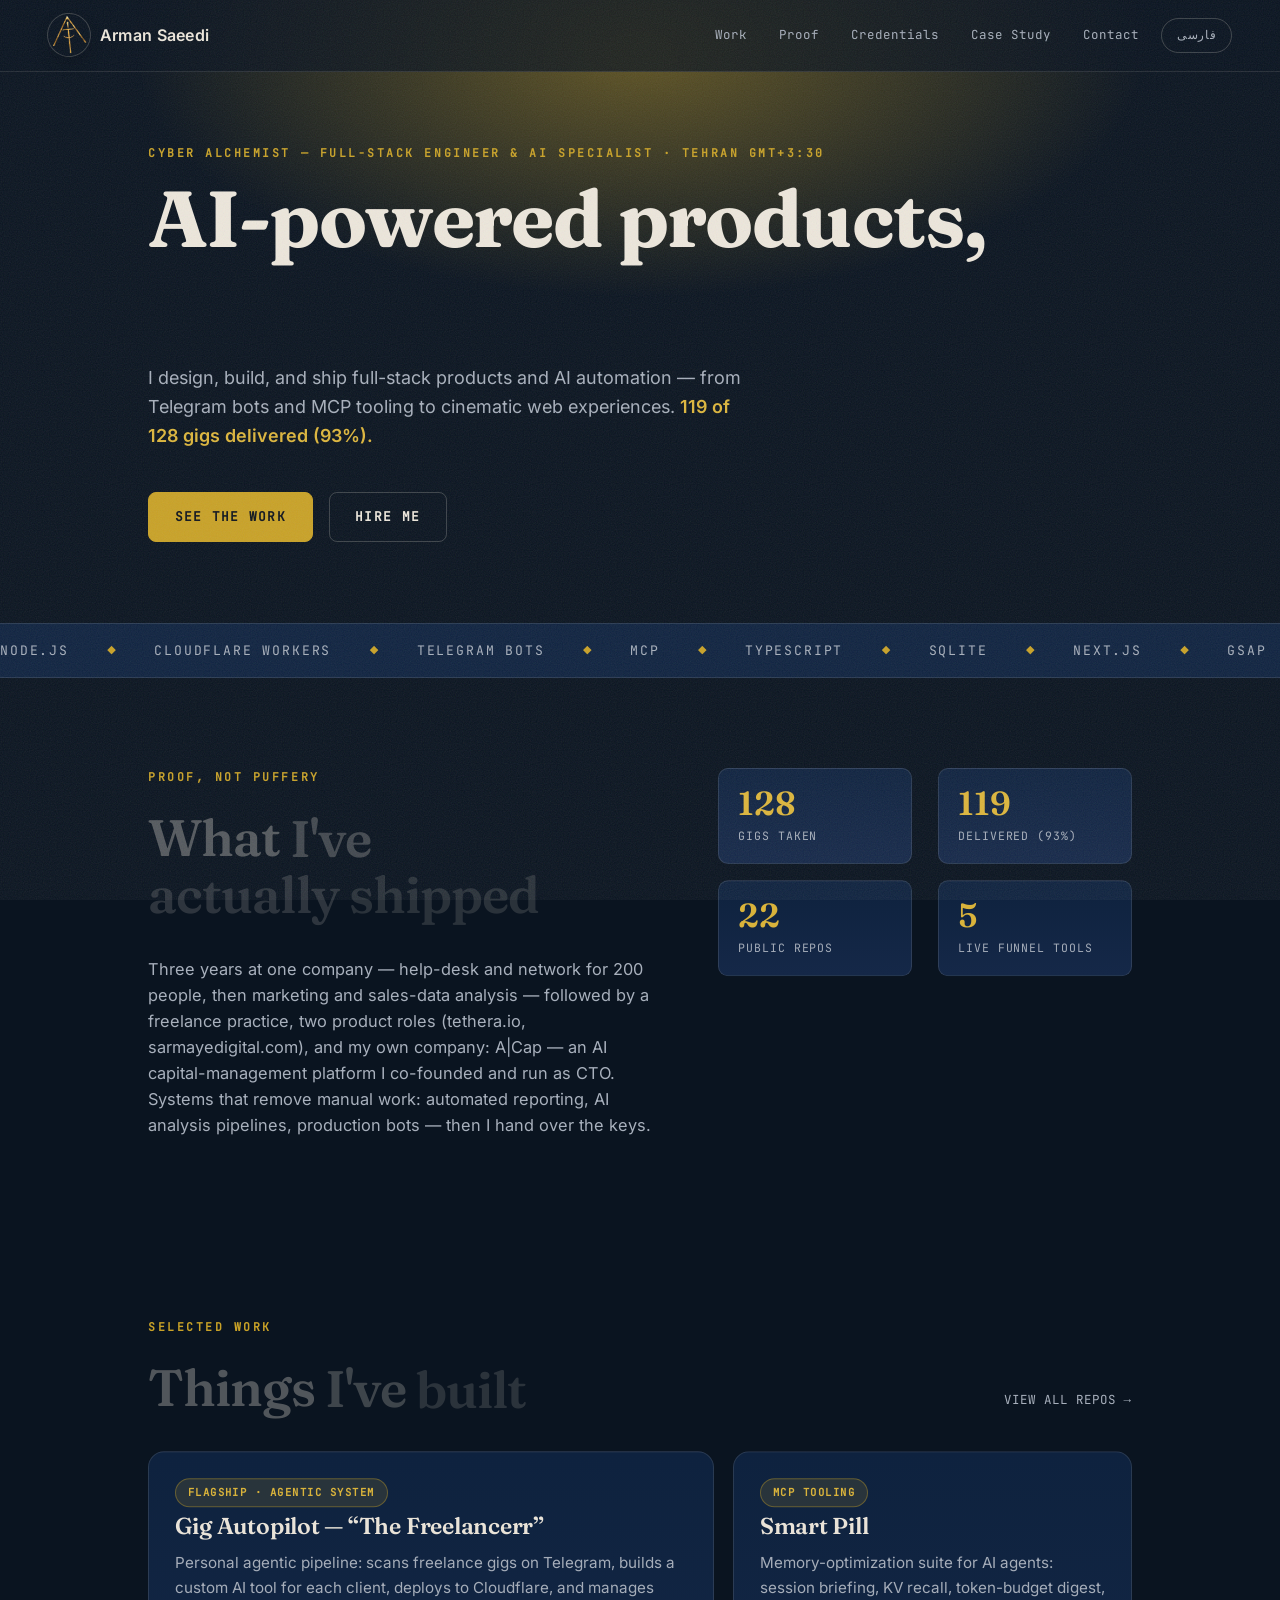
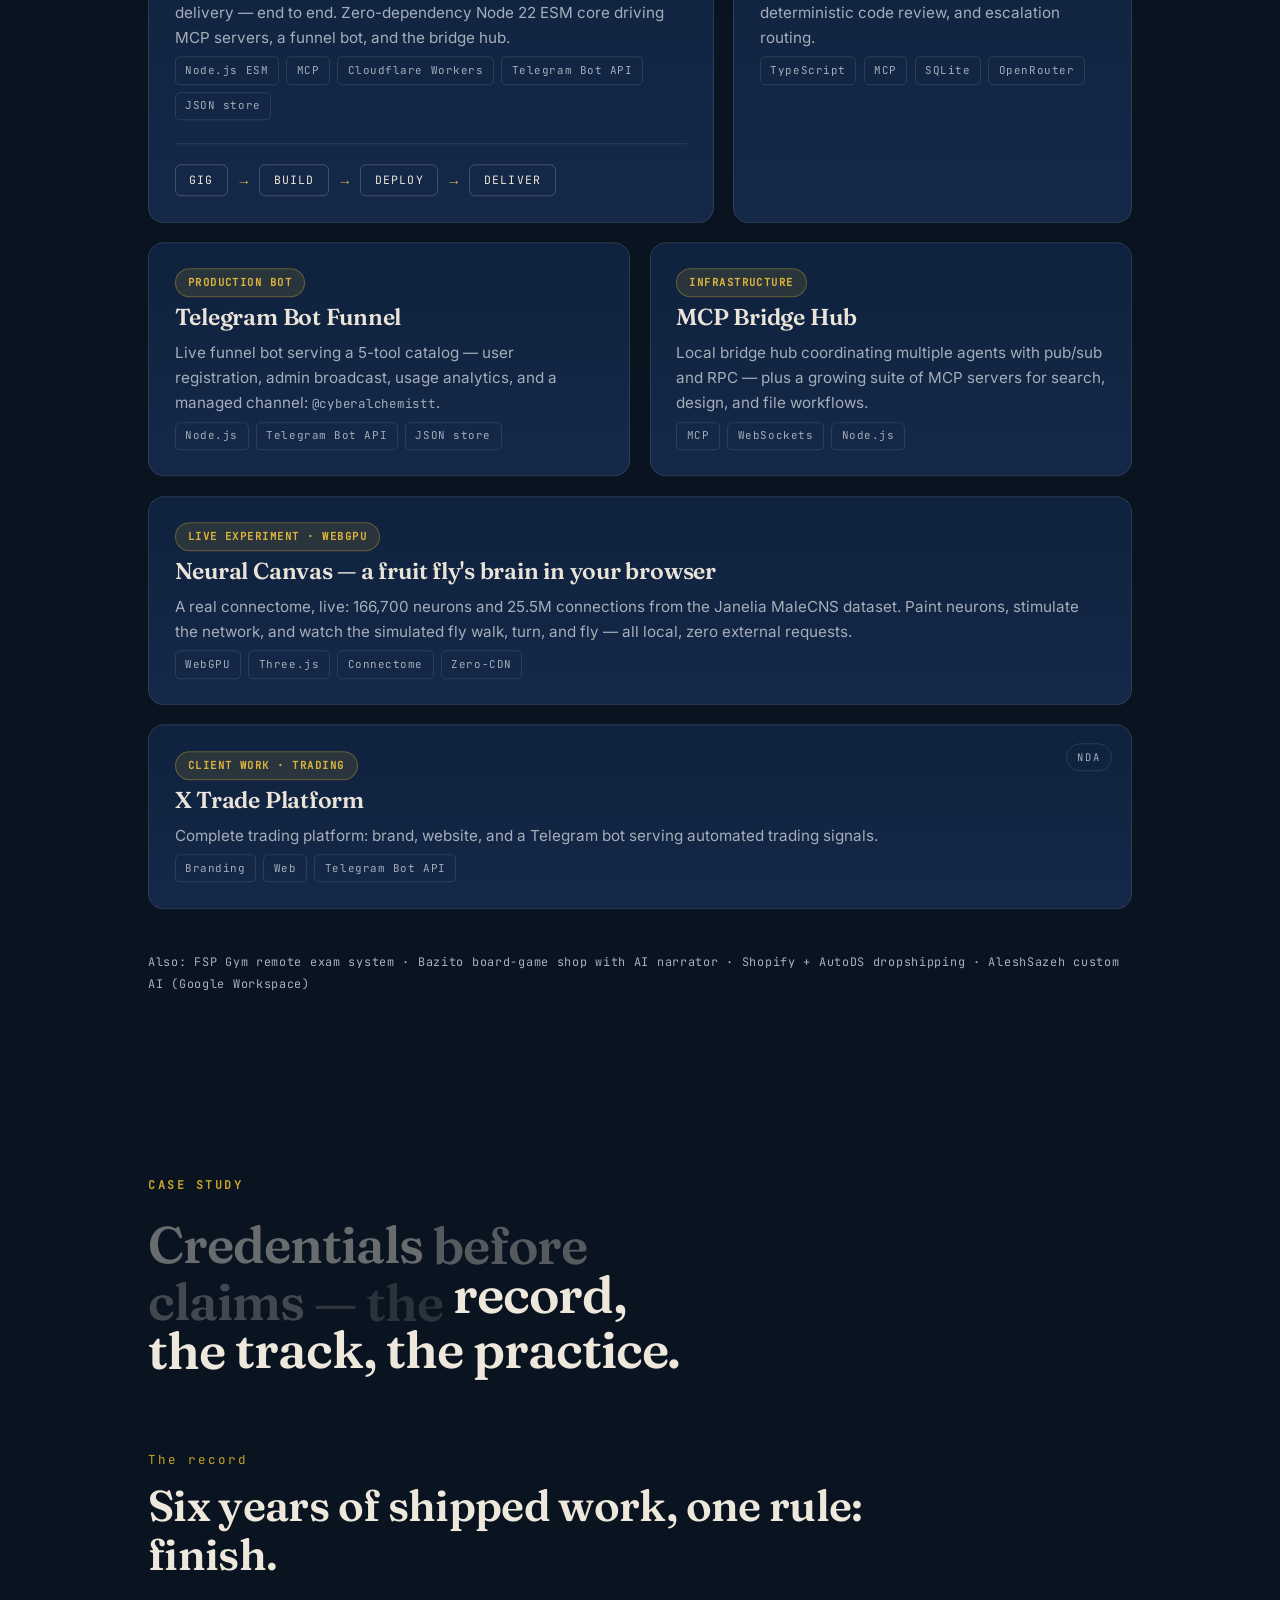
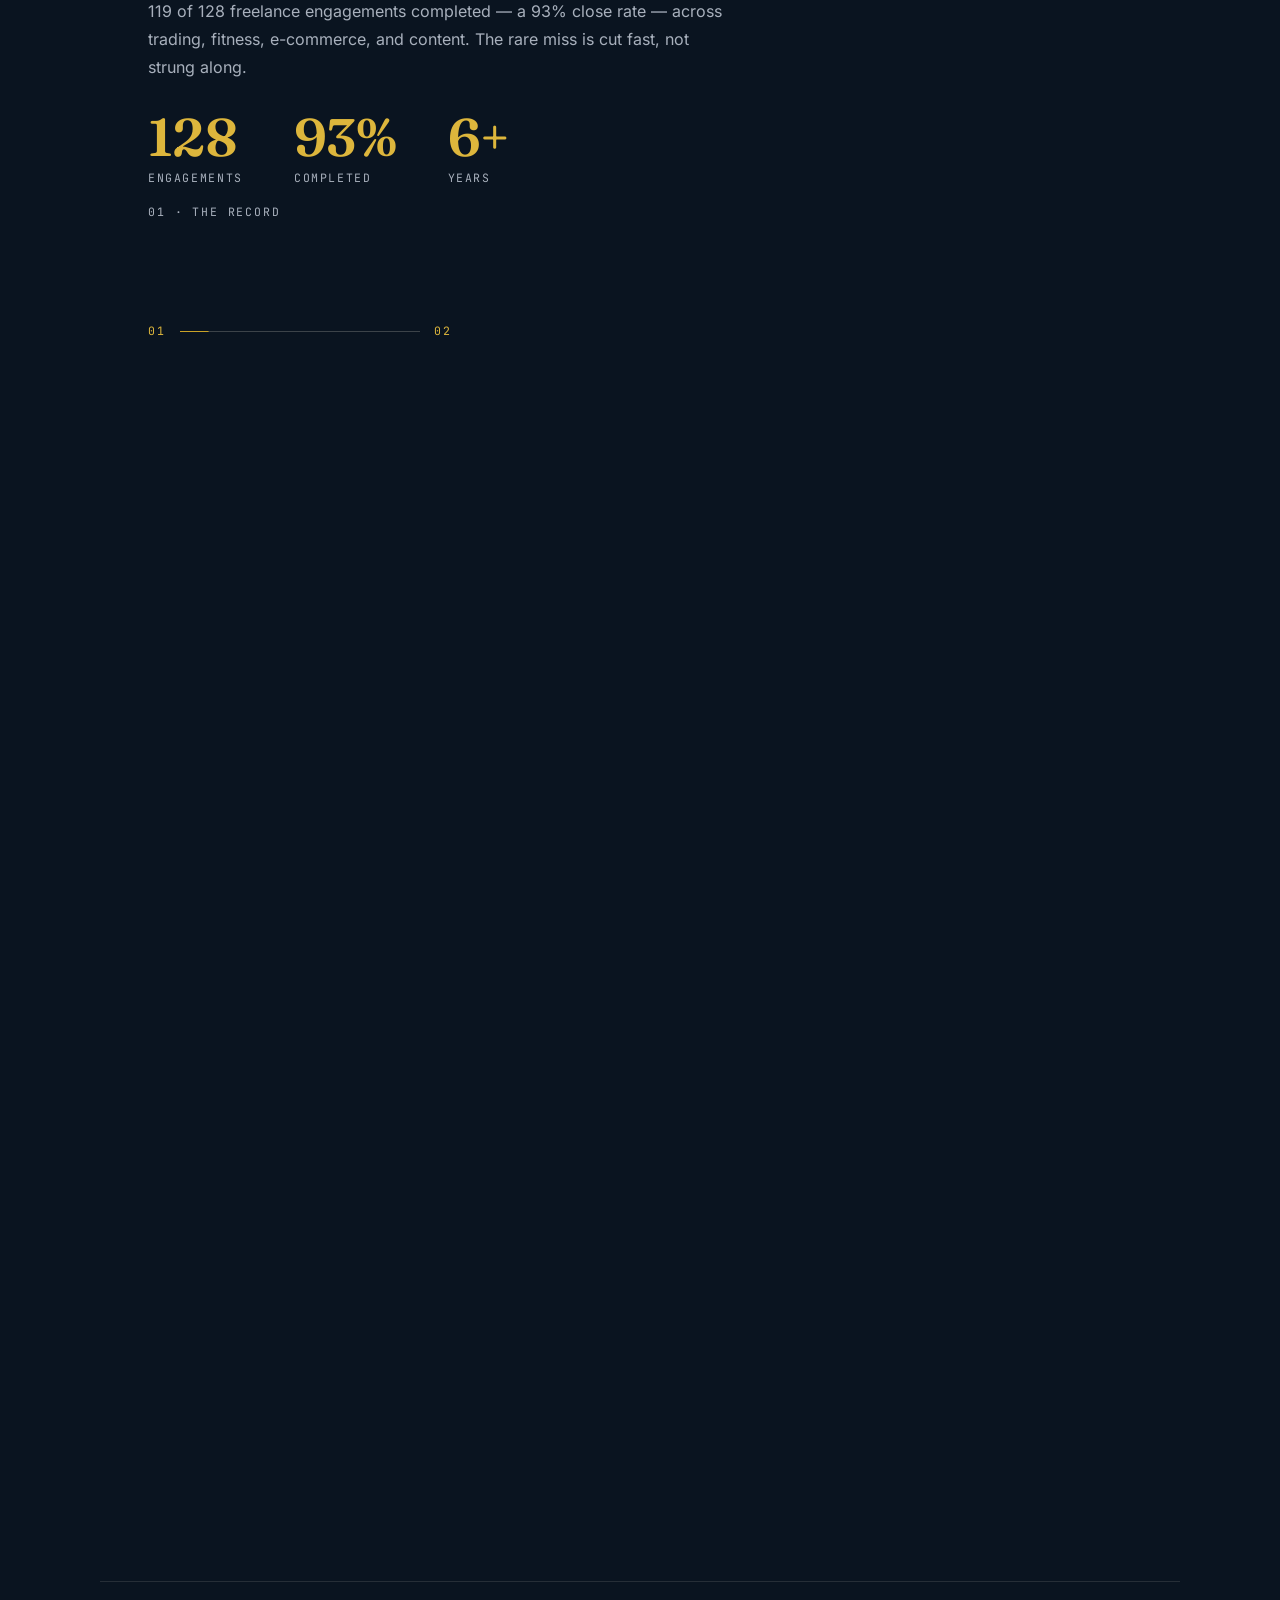
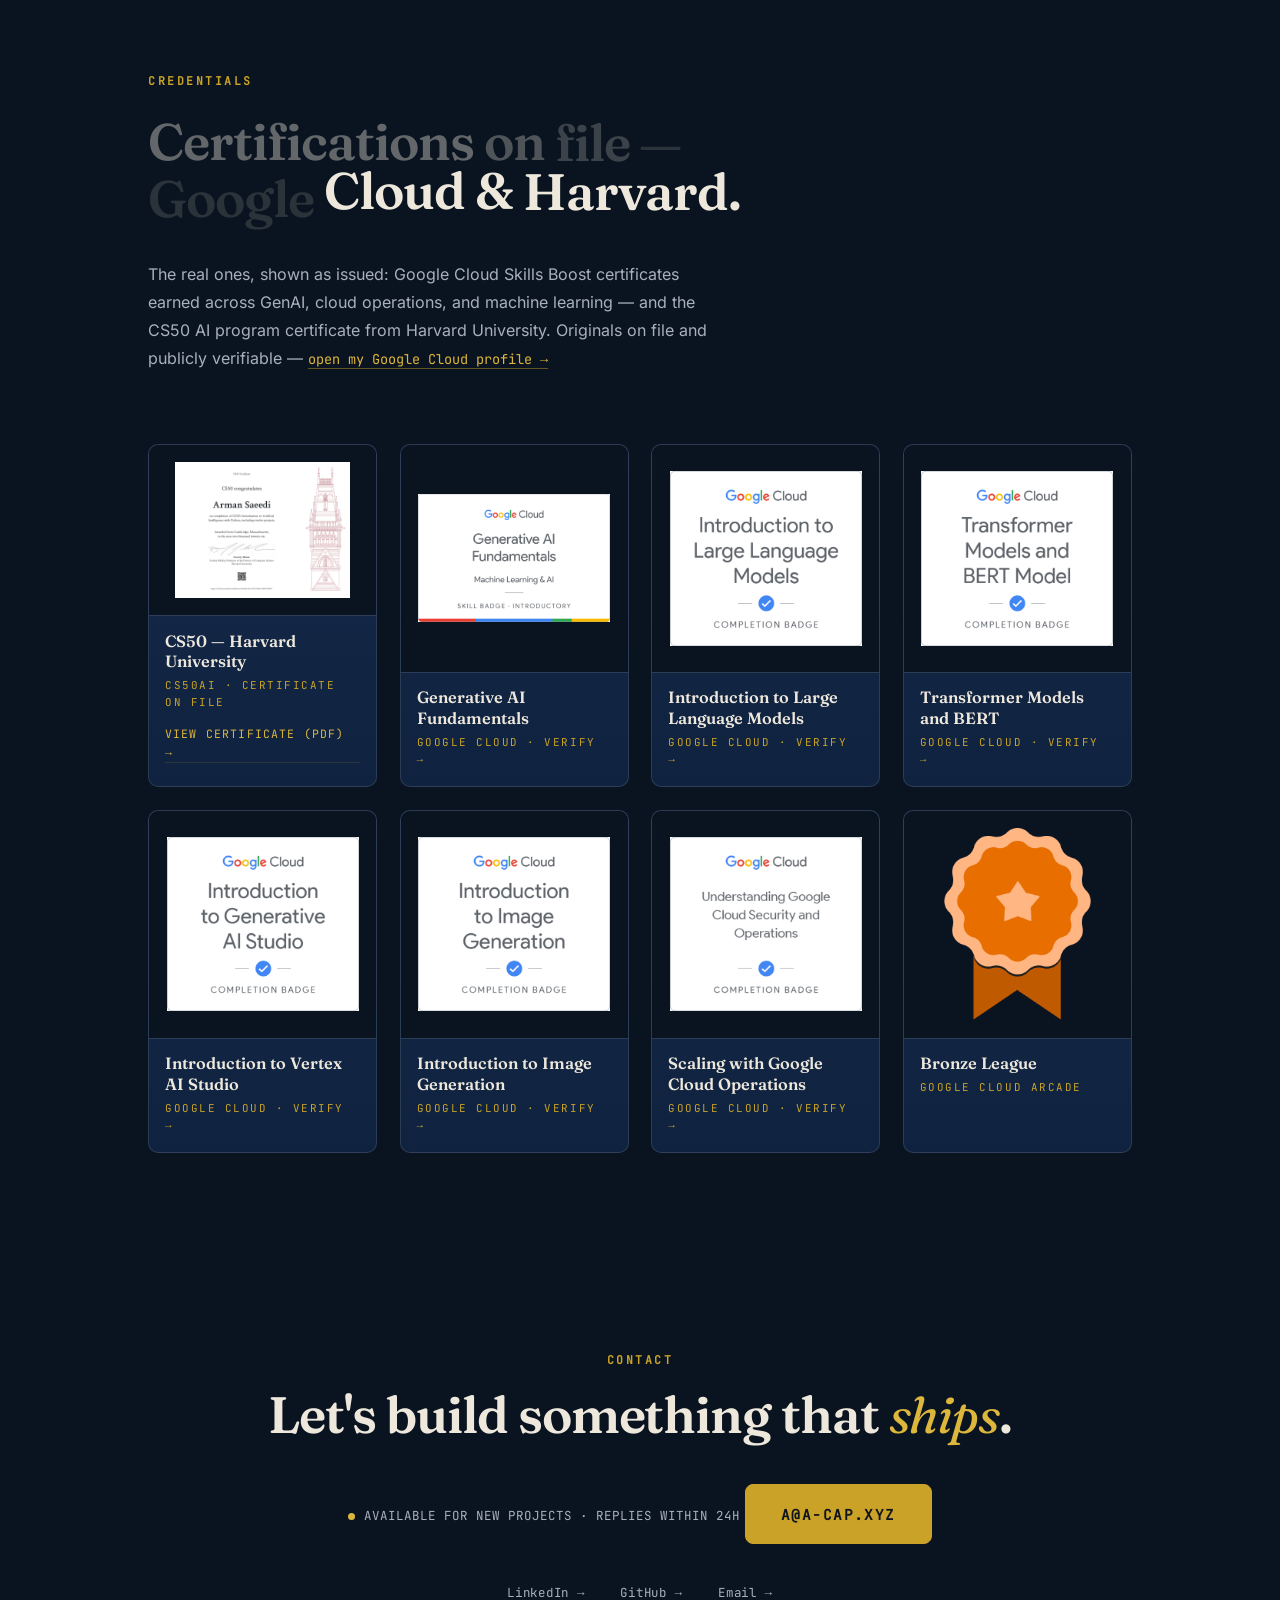
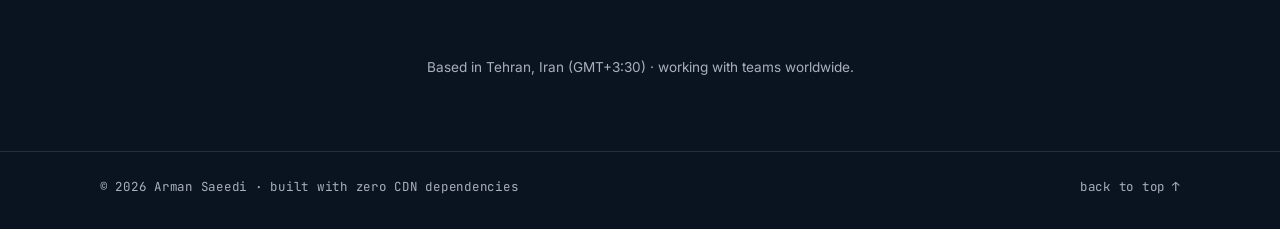
==== commit 5f849417: "portfolio deploy 2026-09-27T22:11:50.405Z" ====
--- a/index.html
+++ b/index.html
@@ -73,7 +73,7 @@
     <div class="about-text">
       <p class="eyebrow mono">Proof, not puffery</p>
       <h2 class="section-title" data-scrub>What I've actually shipped</h2>
-      <p>Three years at one company — help-desk and network for 200 people, then marketing and sales-data analysis — followed by a freelance practice, two product roles (tethera.io, sarmayedigital.com), and a company of my own: A|Cap, built as a decentralized company I make real every day. Systems that remove manual work: automated reporting, AI analysis pipelines, production bots — then I hand over the keys.</p>
+      <p>Three years at one company — help-desk and network for 200 people, then marketing and sales-data analysis — followed by a freelance practice, two product roles (tethera.io, sarmayedigital.com), and my own company: A|Cap — an AI capital-management platform I co-founded and run as CTO. Systems that remove manual work: automated reporting, AI analysis pipelines, production bots — then I hand over the keys.</p>
     </div>
     <dl class="stats">
       <div class="stat" data-reveal><dt data-count="128" data-suffix="">128</dt><dd>gigs taken</dd></div>
@@ -222,7 +222,7 @@
 
         <figure class="frame">
           <p class="frame-kicker mono">The stack underneath</p>
-          <h3 class="frame-title">From a war-time Bale bot to a decentralized company.</h3>
+          <h3 class="frame-title">From a war-time Bale bot to an AI capital-management platform.</h3>
           <p class="frame-copy">The funnel behind this brand started as a Bale bot during the war — the only Persian app that kept working — and grew into a live Telegram funnel with a five-tool catalog, every tool its own MCP server. The same pattern automated product pipelines at tethera.io and scripted the AI-content scenarios that made sarmayedigital.com's page blow up.</p>
           <div class="metric-row">
             <span class="metric">
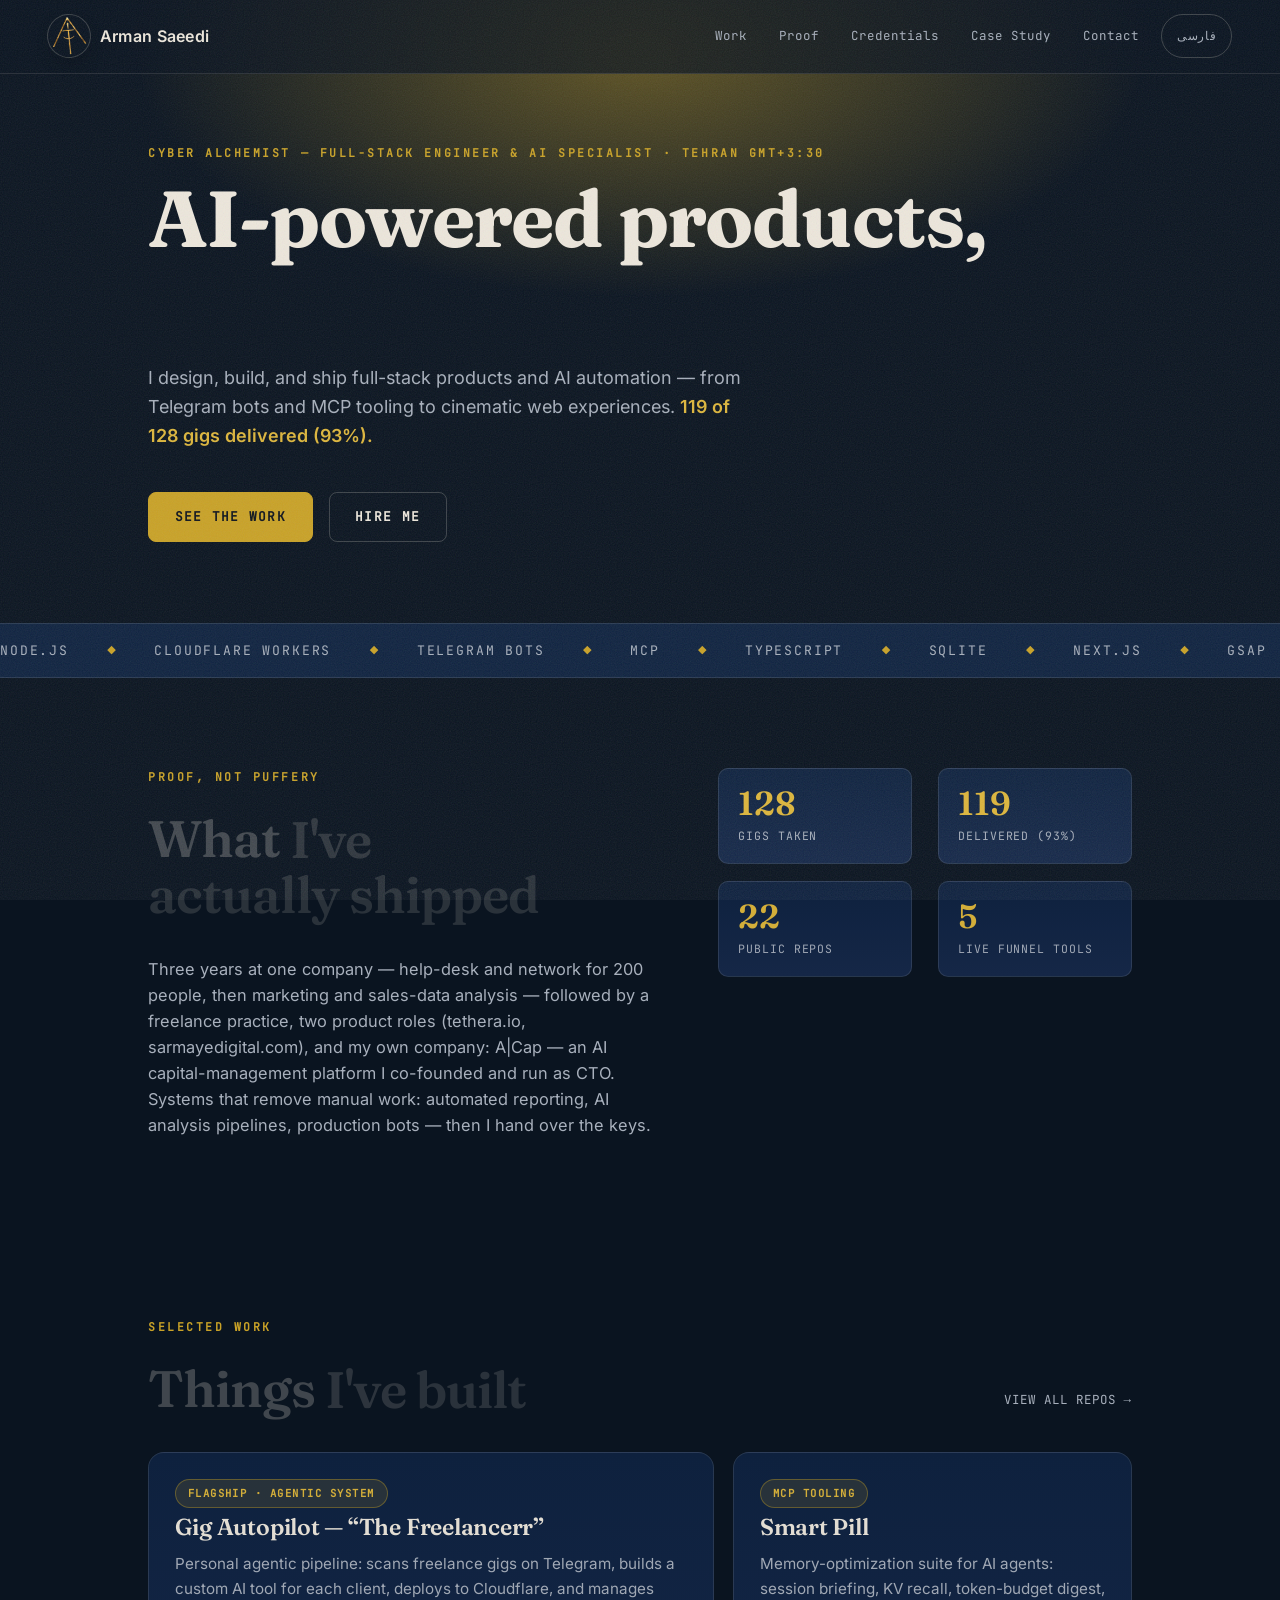
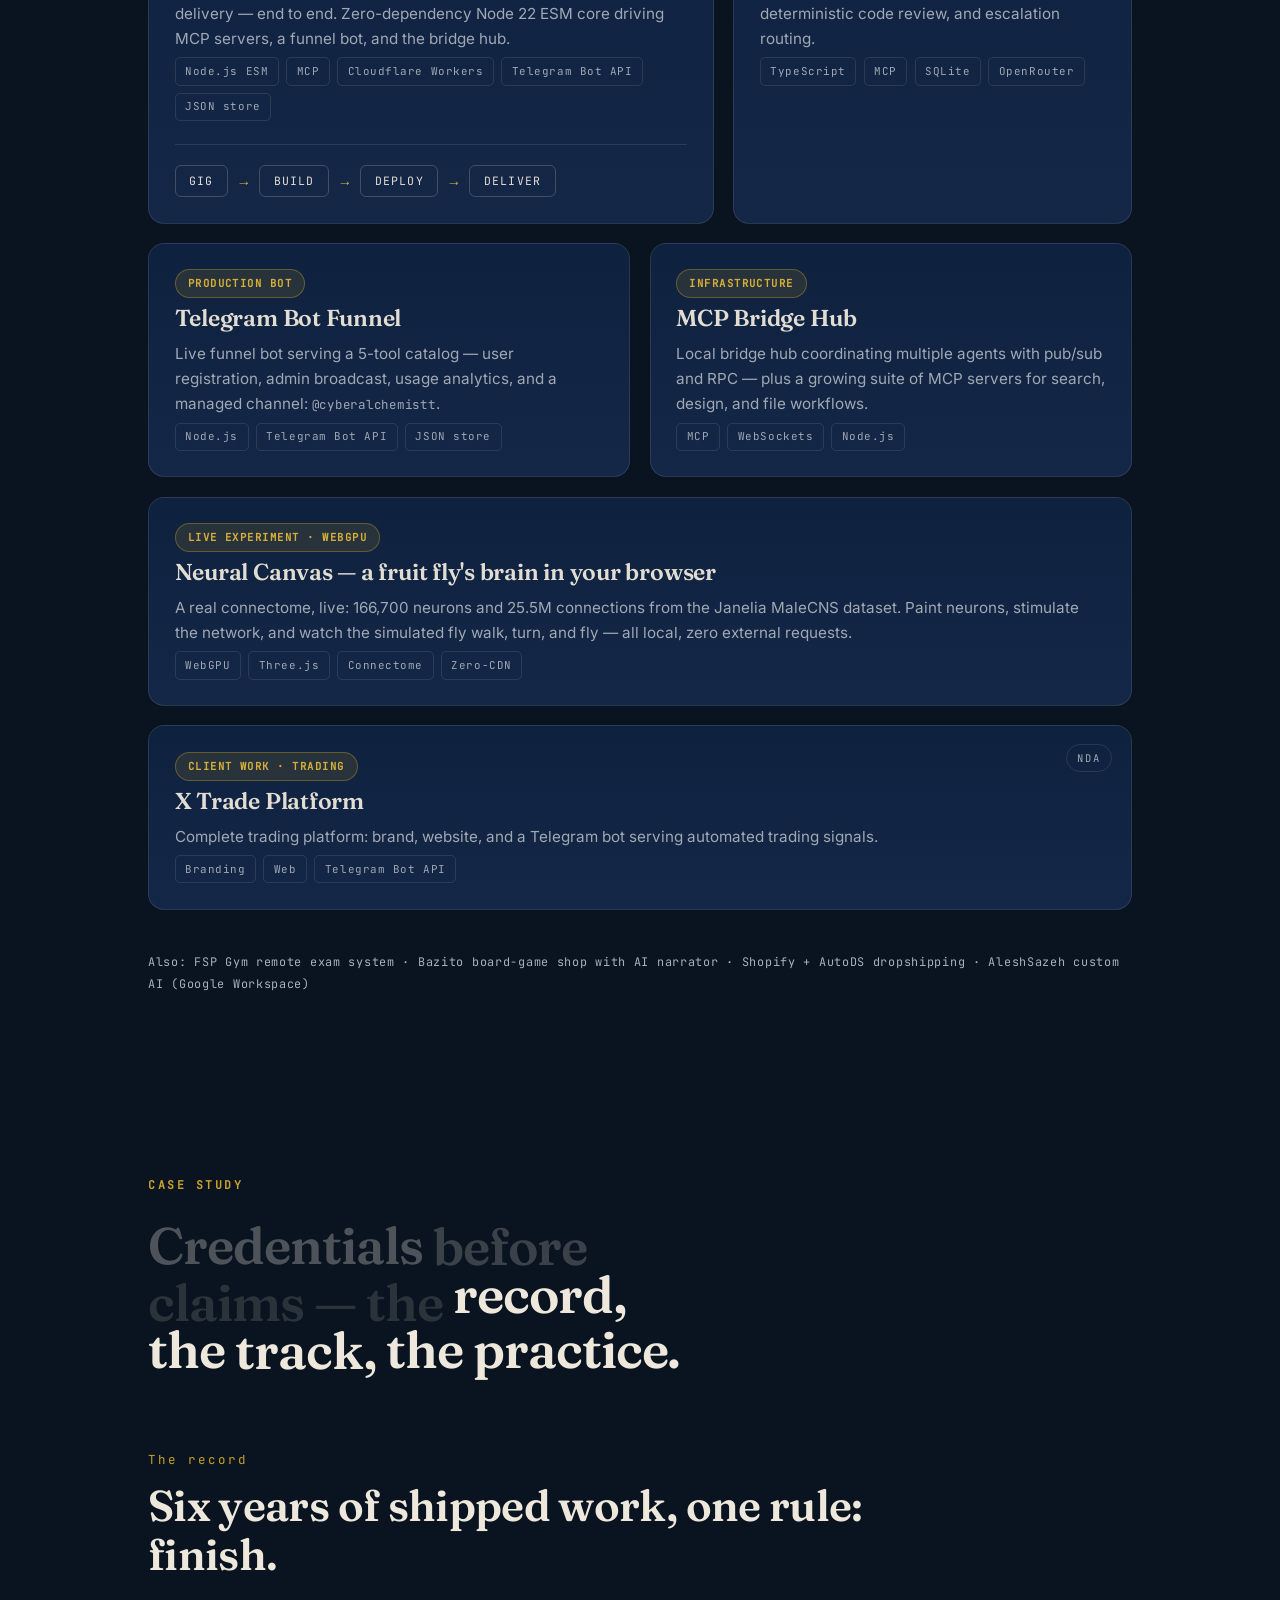
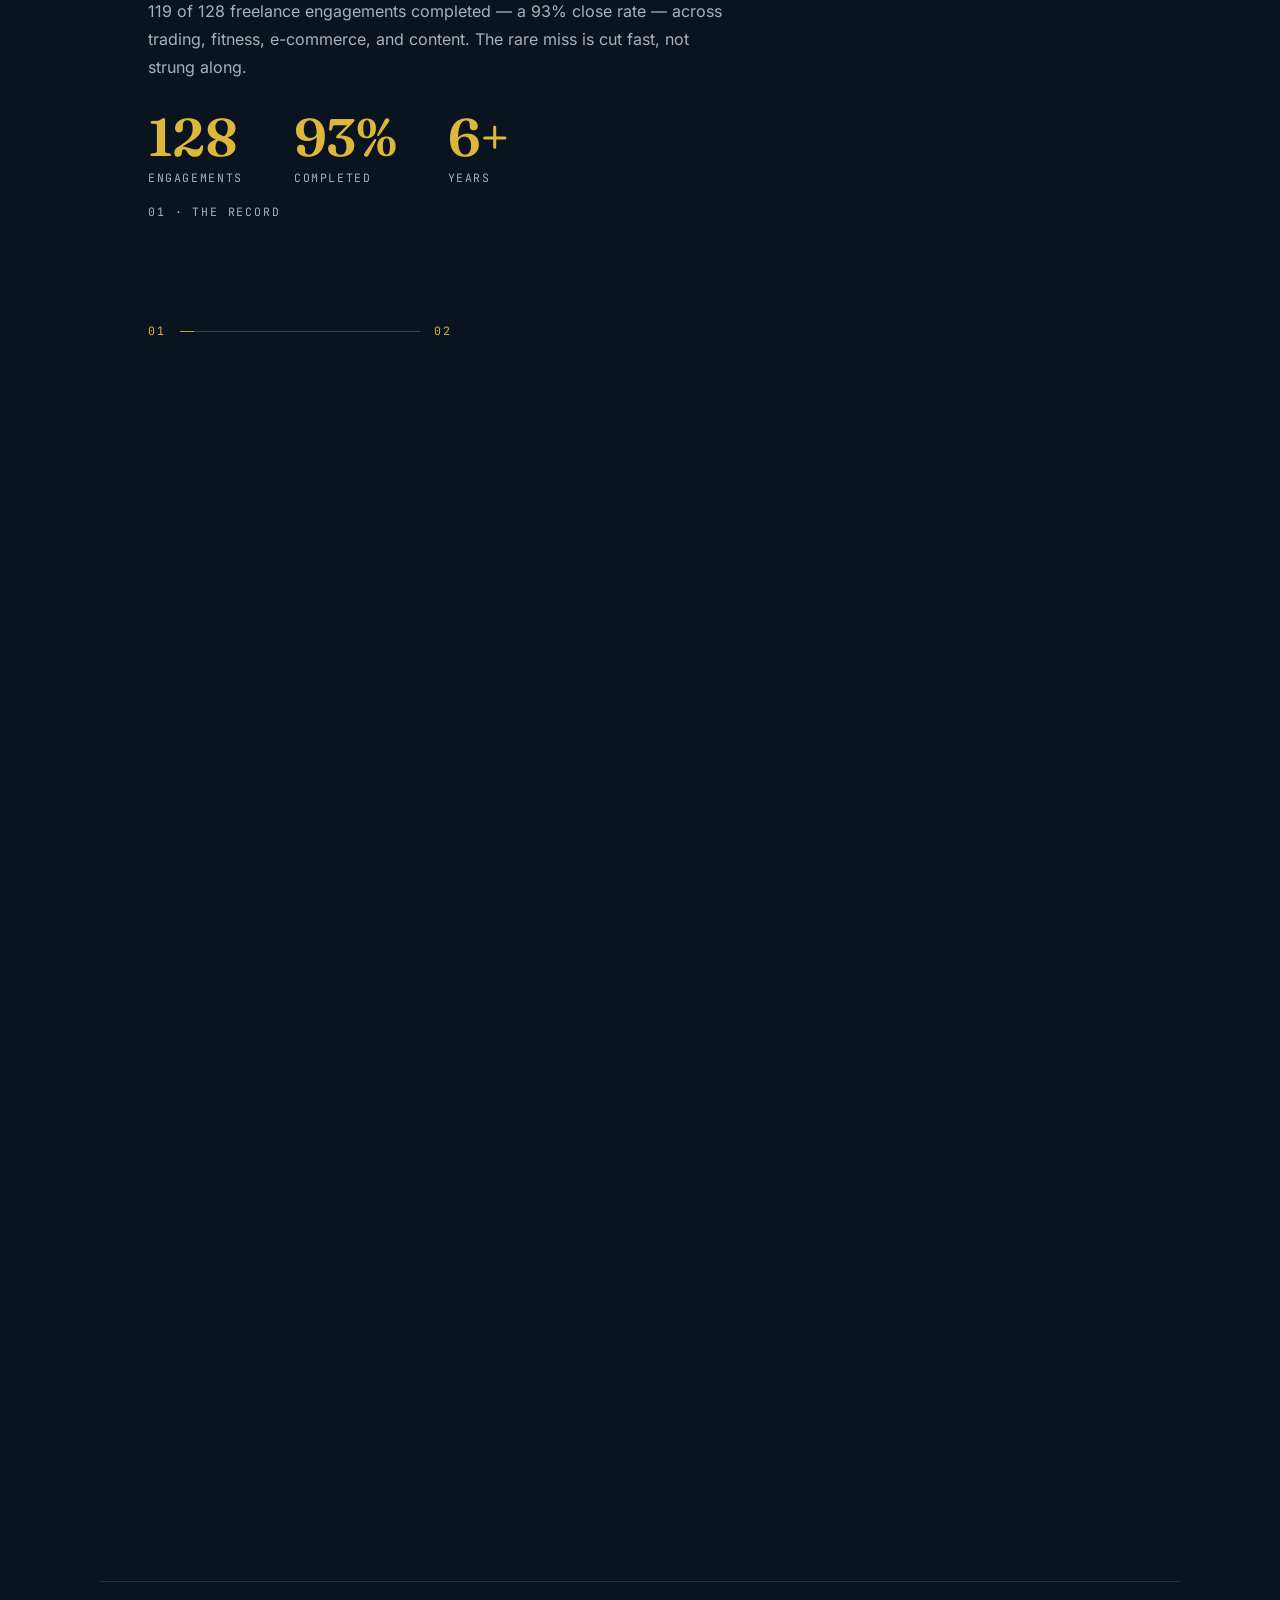
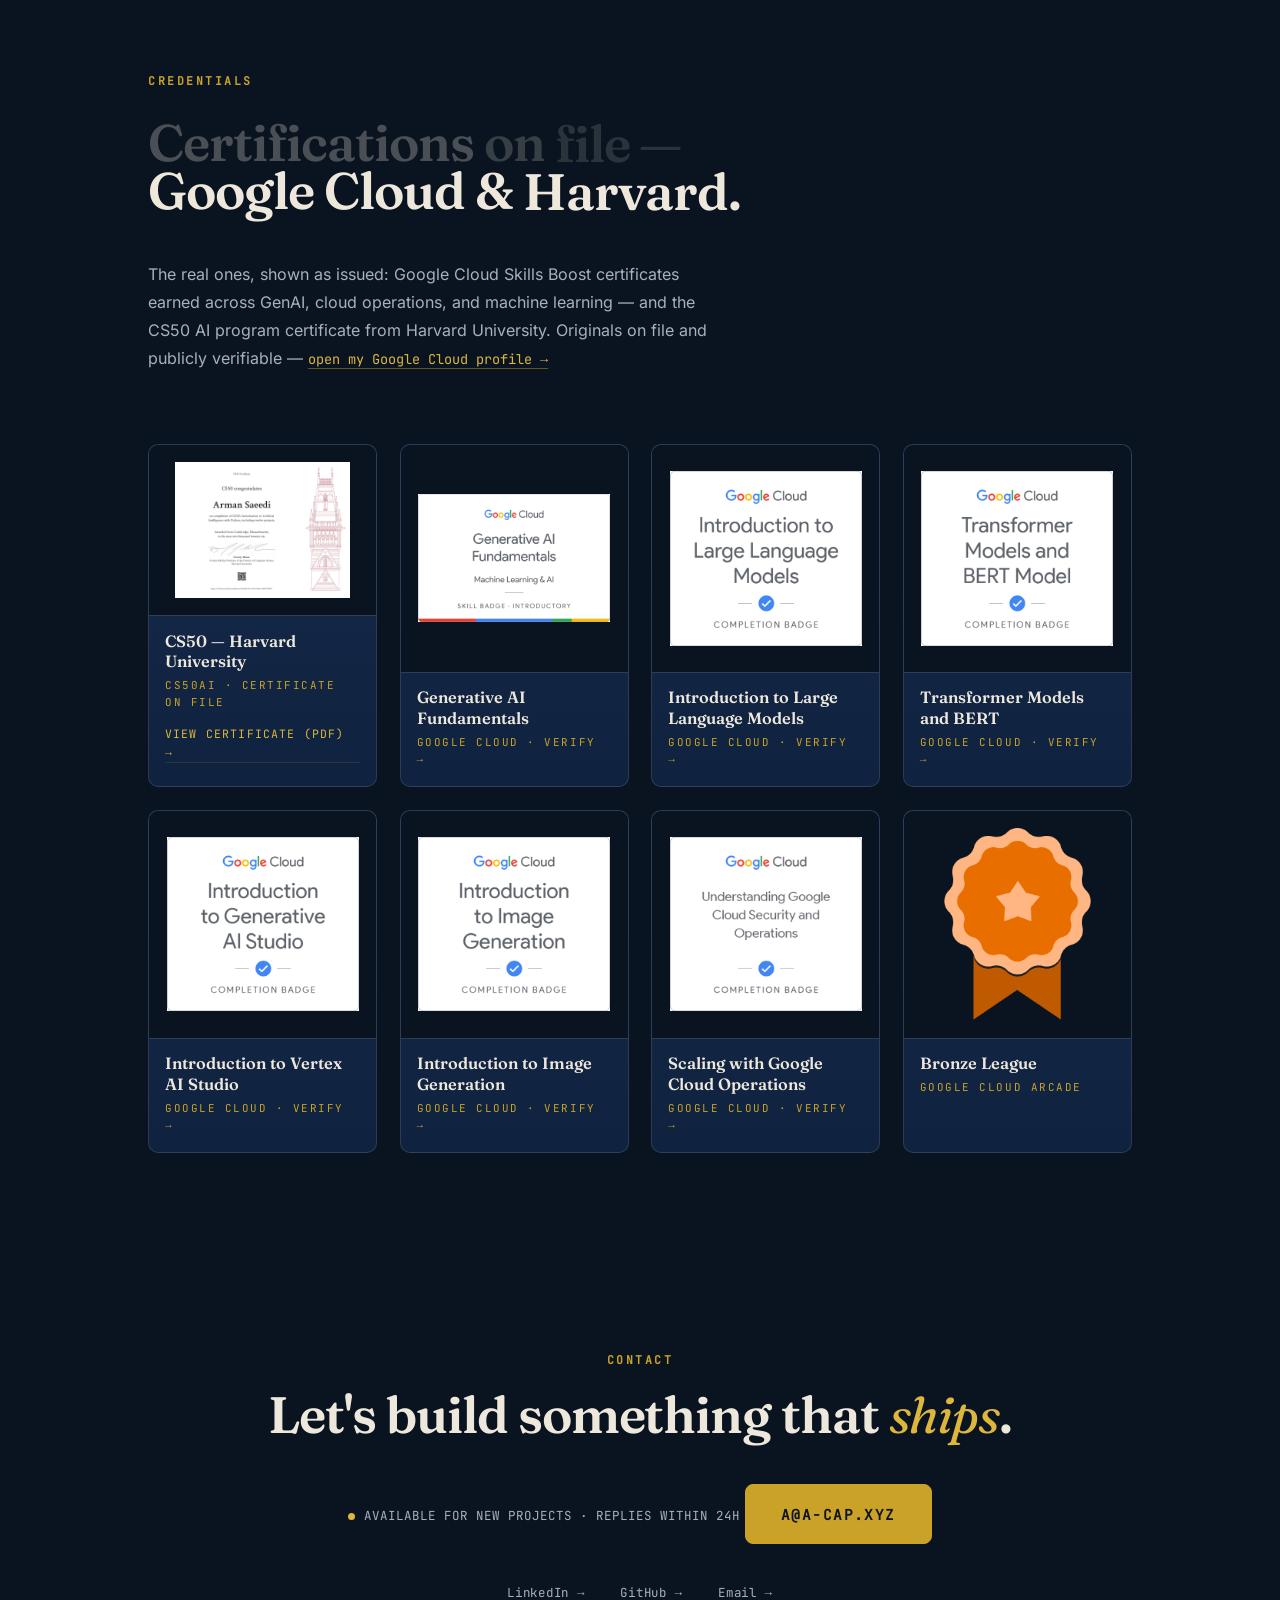
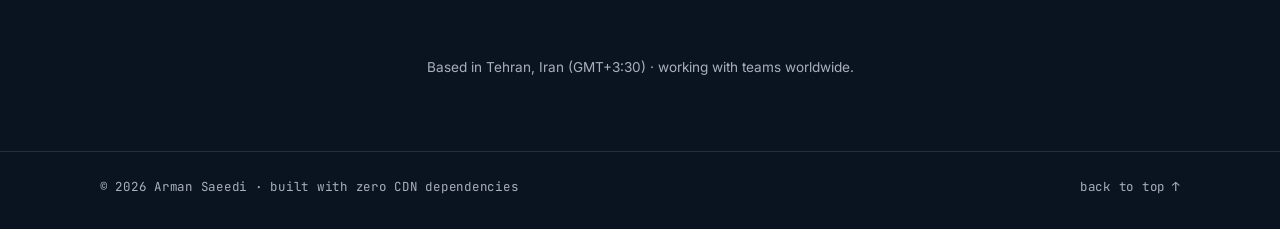
==== commit 29e7bcbf: "portfolio deploy 2026-09-27T22:36:53.574Z" ====
--- a/index.html
+++ b/index.html
@@ -7,10 +7,14 @@
 <meta name="description" content="Full-stack engineer and AI automation specialist. 119 freelance gigs delivered, production AI systems, MCP tooling, and cinematic web experiences. Based in Tehran, working worldwide.">
 <meta property="og:title" content="Arman Saeedi — Full-Stack Engineer & AI Specialist">
 <meta property="og:description" content="AI-powered products, built end-to-end. 119/128 gigs delivered, 22 public repos.">
+<meta property="og:type" content="website">
+<meta property="og:url" content="https://a-saeedia.github.io/">
+<meta property="og:image" content="https://a-saeedia.github.io/assets/logo.png">
+<meta name="twitter:card" content="summary">
 <link rel="icon" type="image/png" href="assets/logo.png">
 <link rel="preload" href="/assets/fonts/fraunces-latin-700-normal.woff2" as="font" type="font/woff2" crossorigin>
 <link rel="preload" href="/assets/fonts/font-7.woff2" as="font" type="font/woff2" crossorigin>
-<link rel="stylesheet" href="styles.css?v=14">
+<link rel="stylesheet" href="styles.css?v=15">
 <style>
   /* critical first paint — styled even if any stylesheet fails to load */
   html { background: #0a1420; }
--- a/styles.css
+++ b/styles.css
@@ -990,6 +990,9 @@
 .nav-links { margin-inline-start: auto; }
 
 .lang-switch {
+  display: inline-flex;
+  align-items: center;
+  min-height: 44px; /* comfortable tap target on both EN + fa nav */
   margin-inline-start: 1.4rem;
   font-size: 0.78rem;
   padding: 0.42rem 0.9rem;
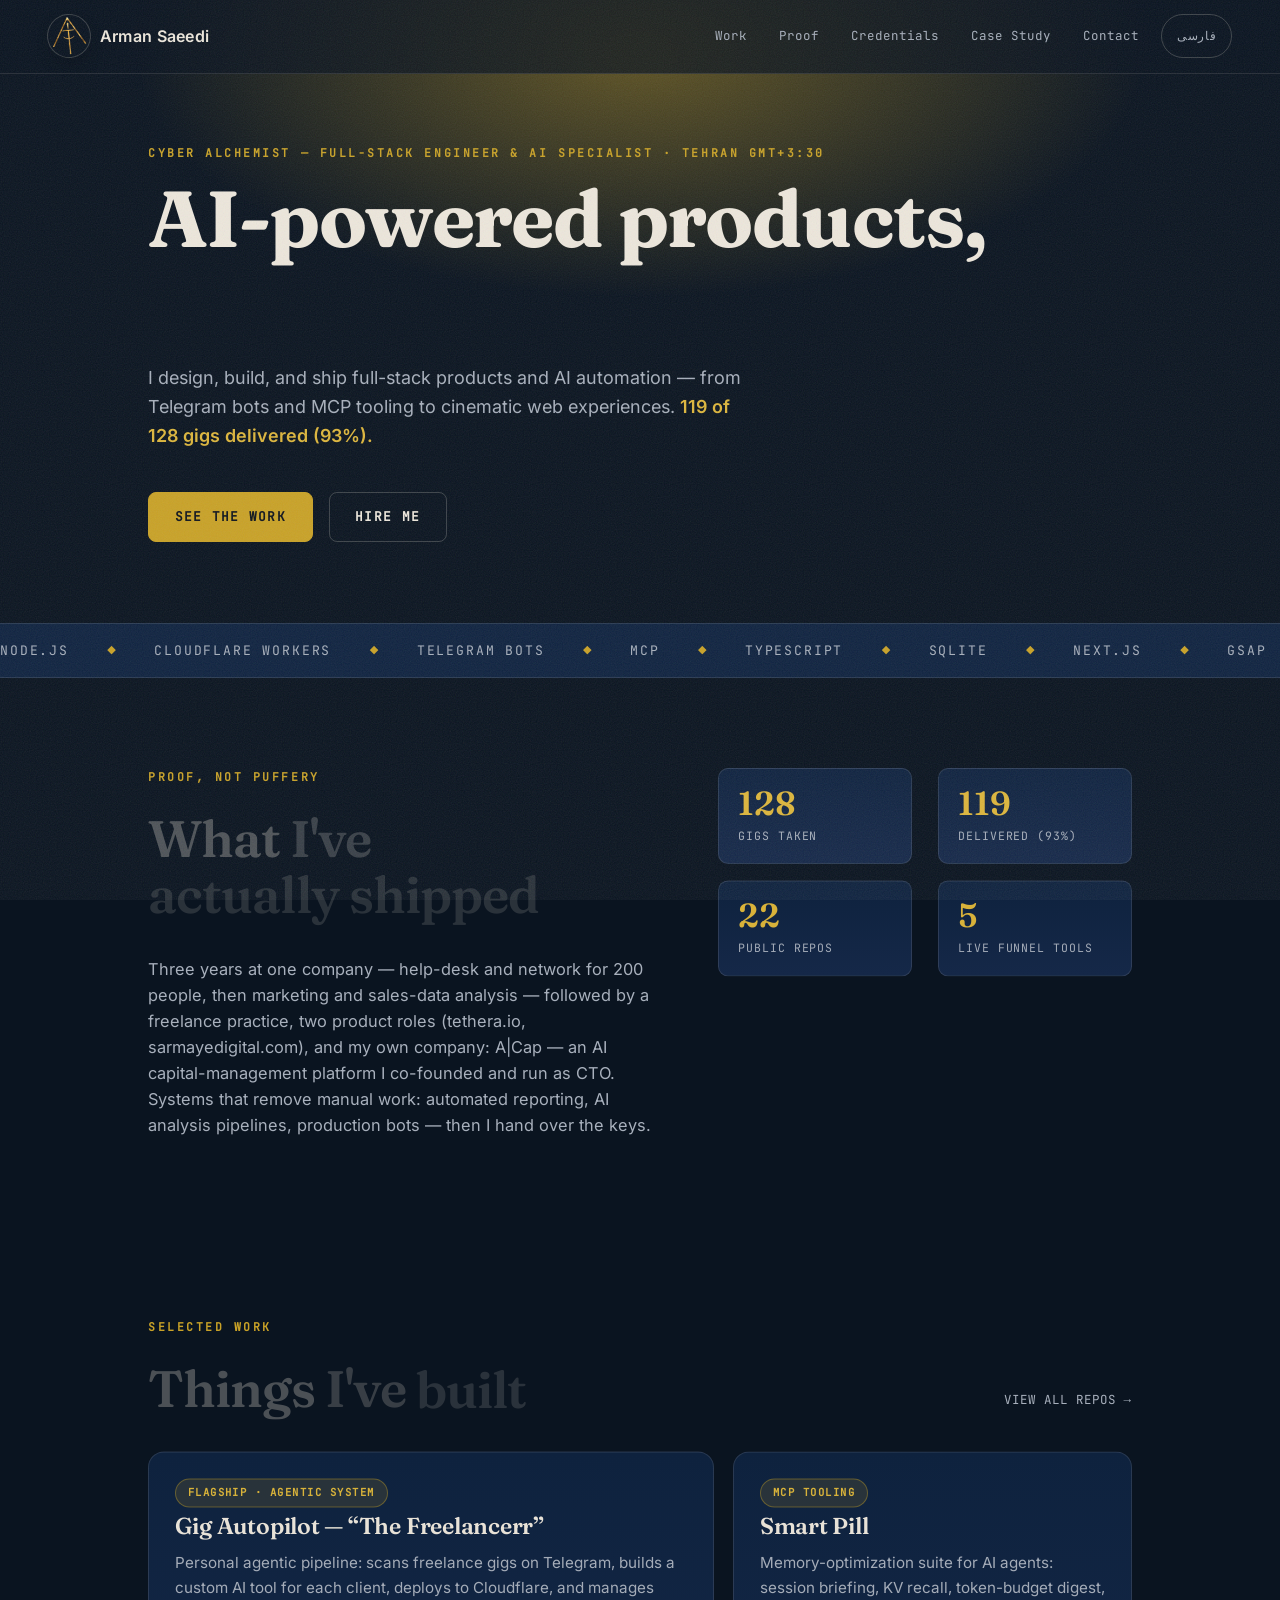
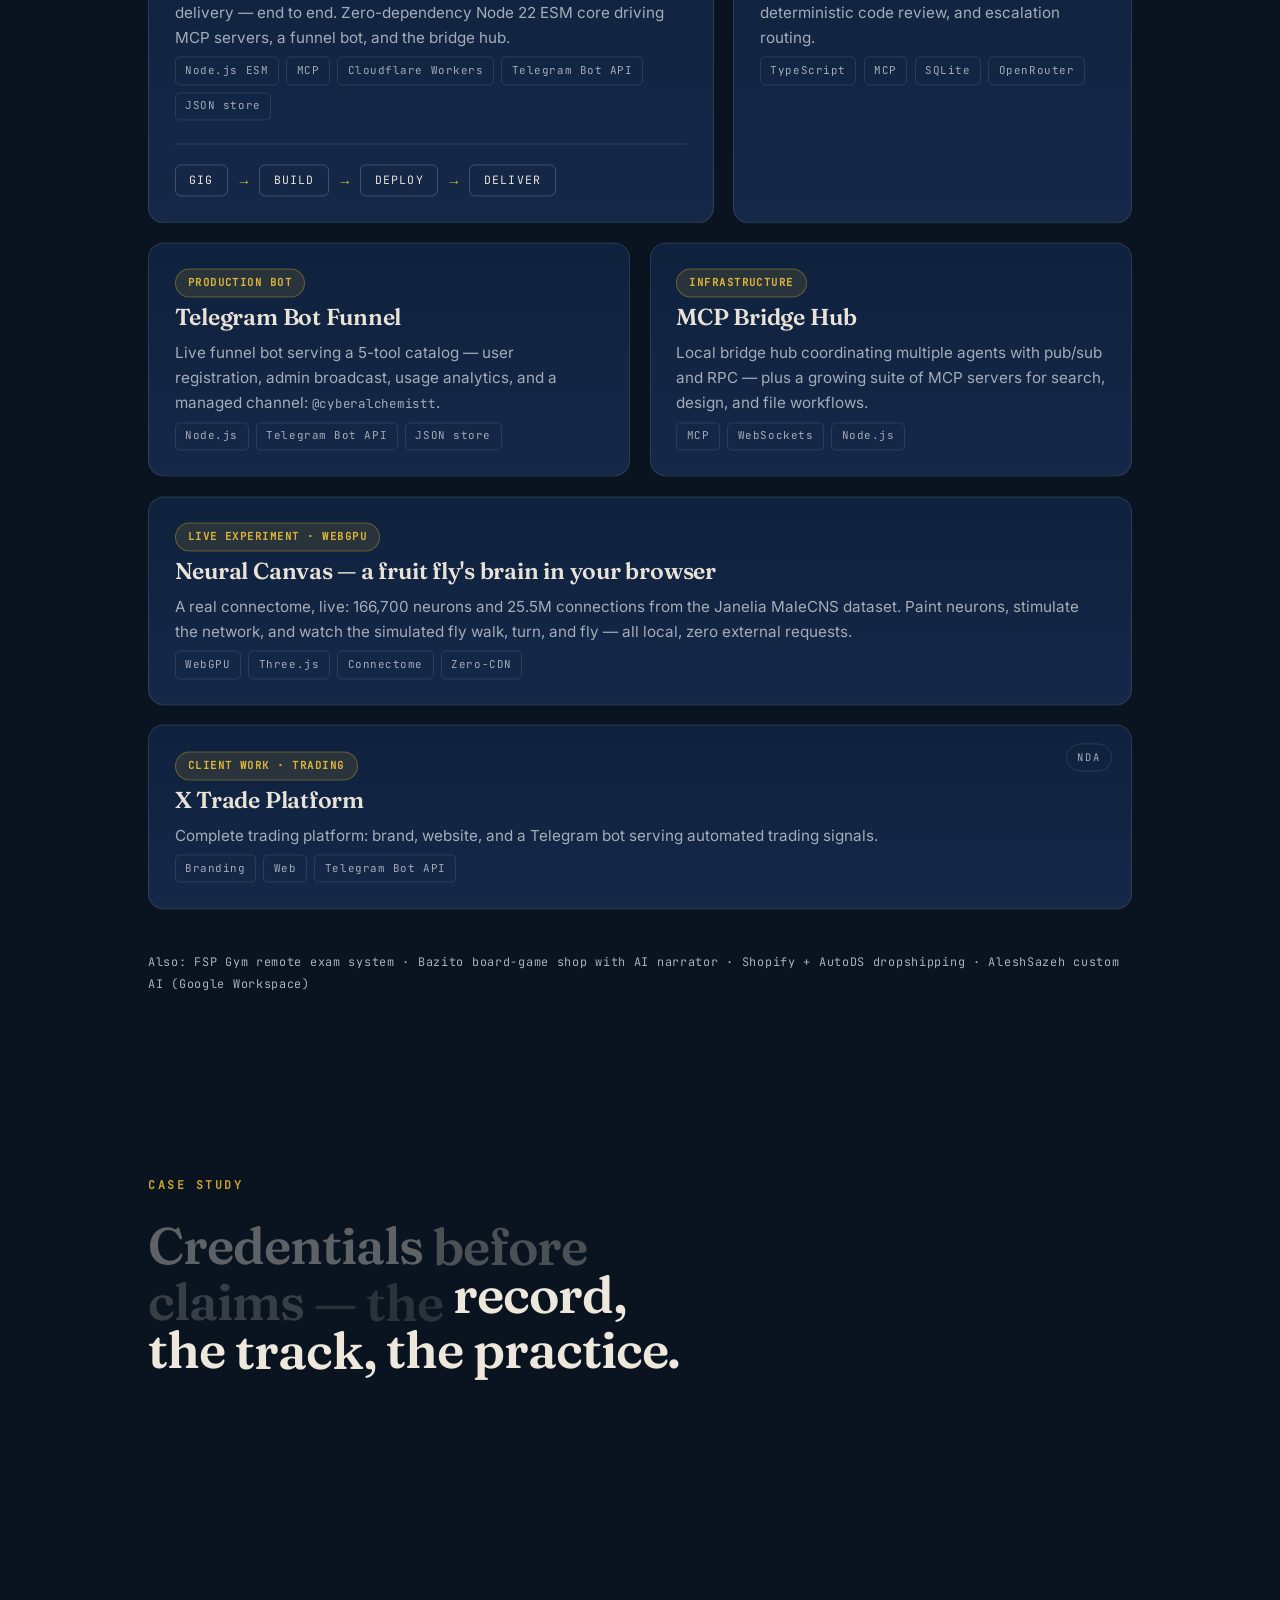
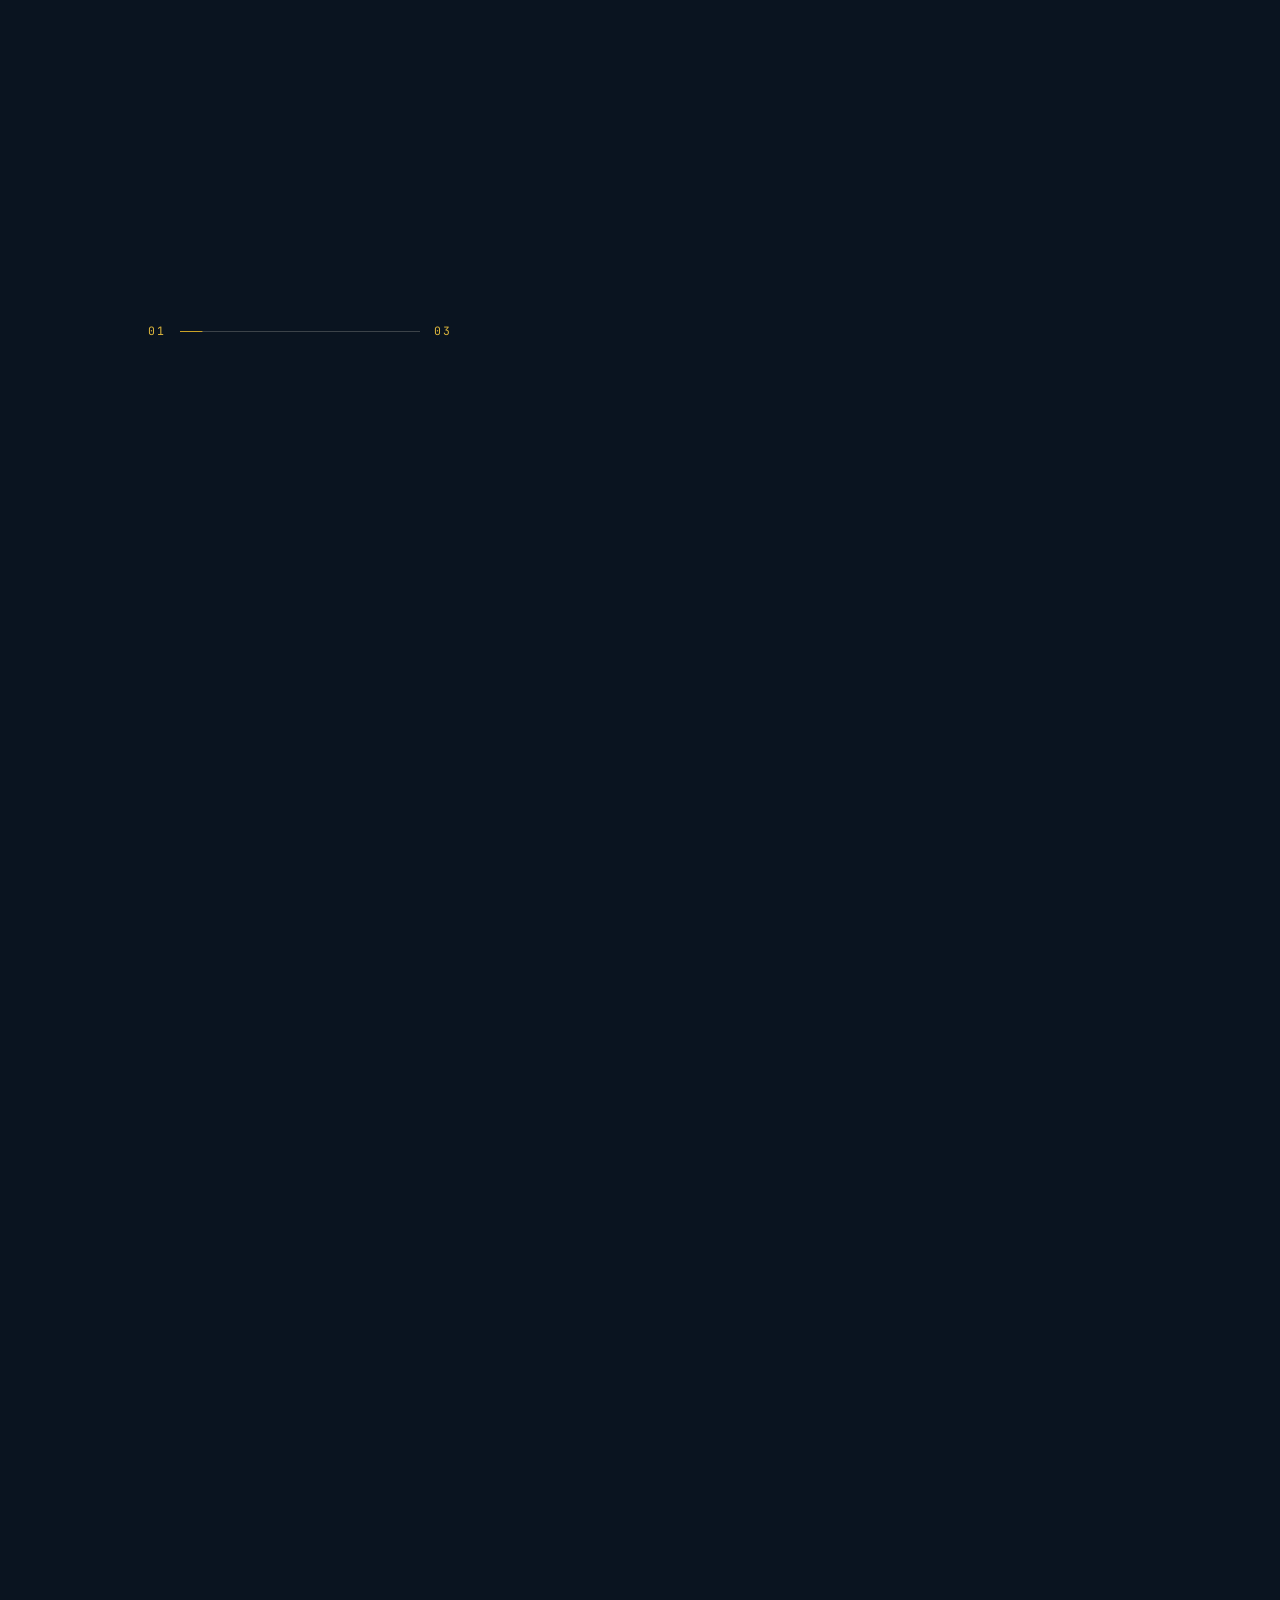
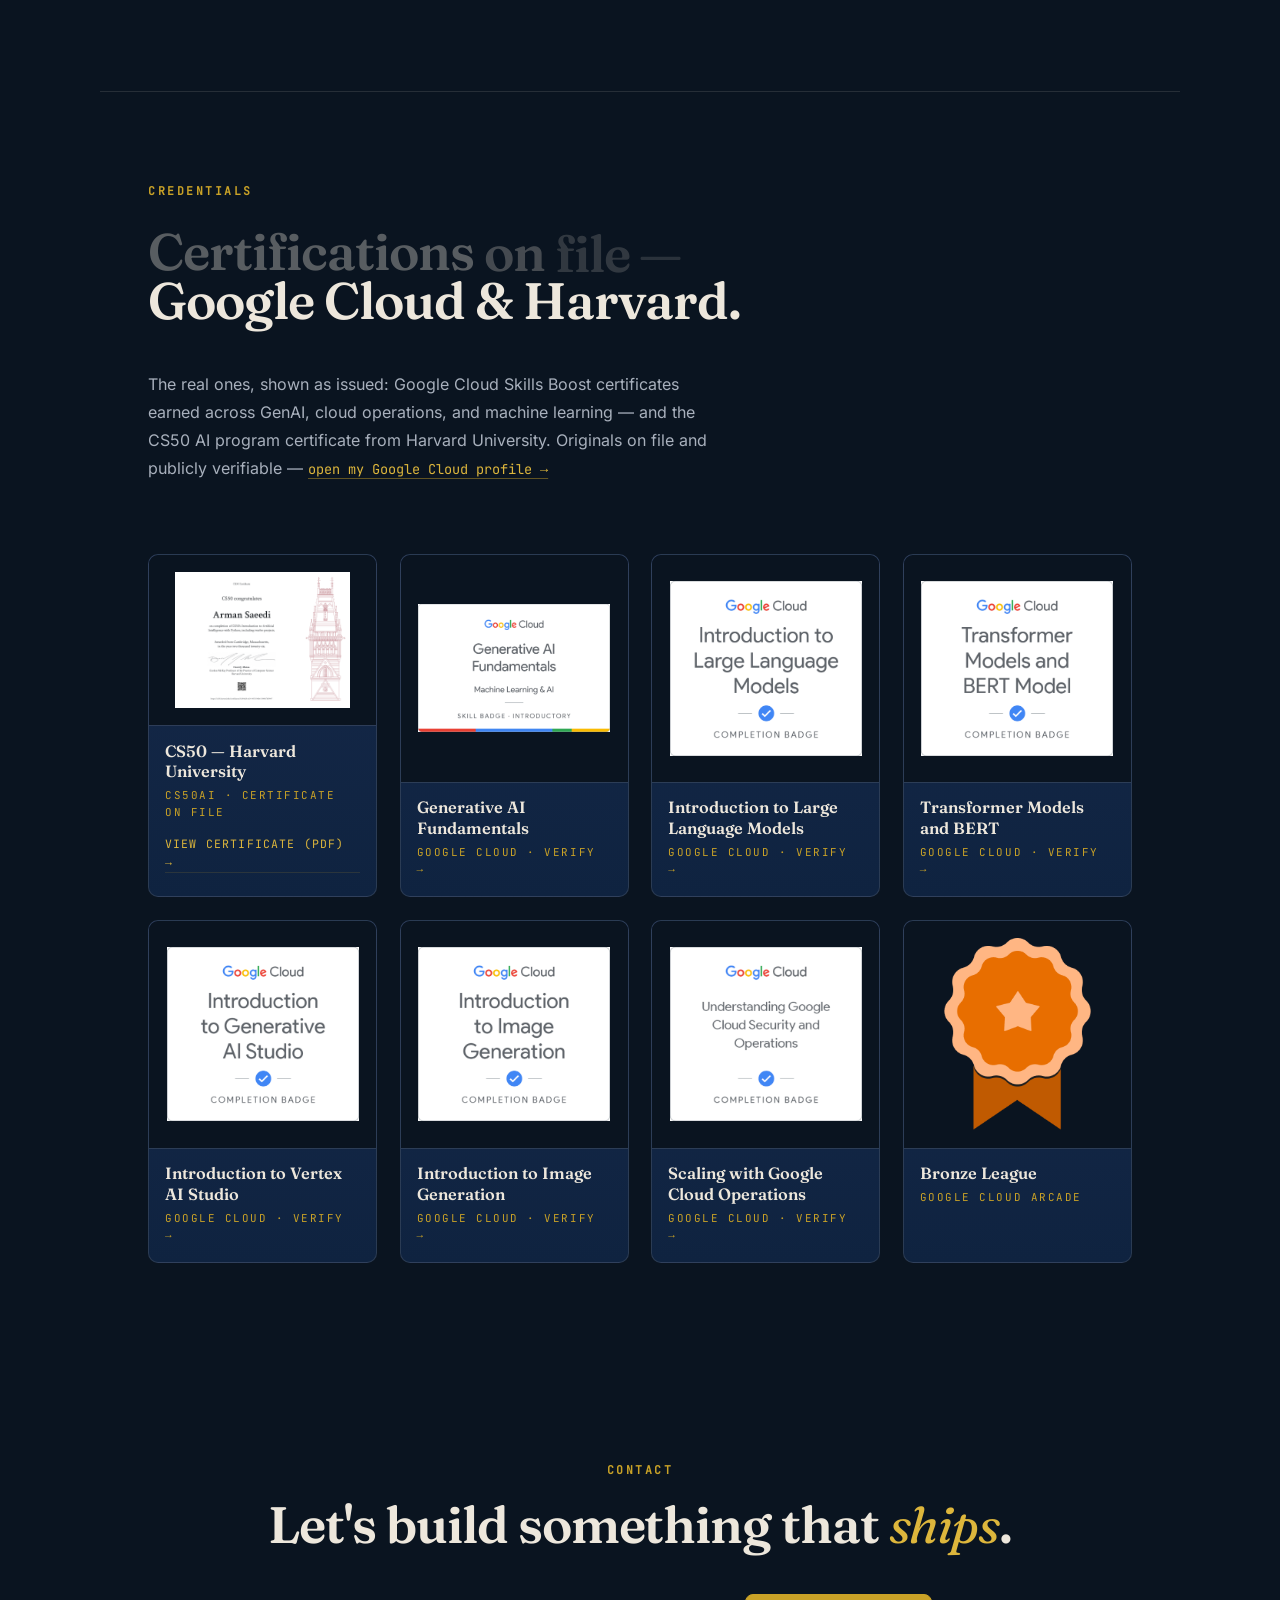
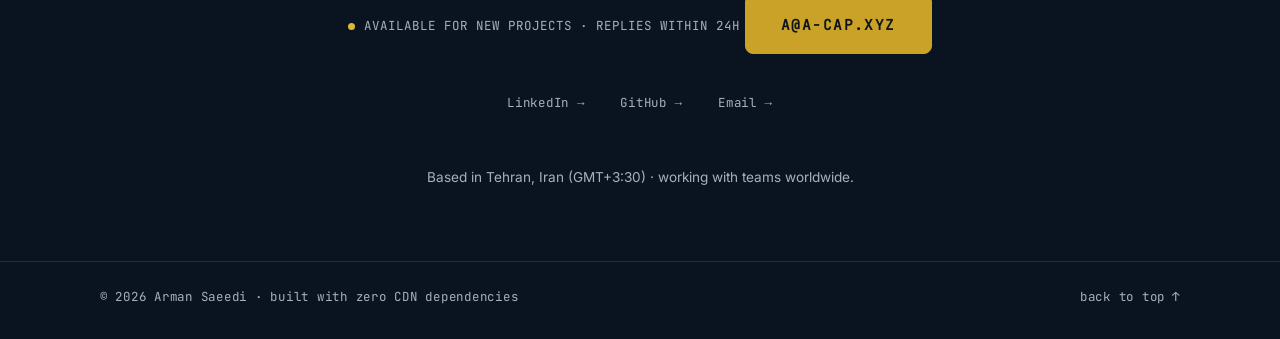
==== commit 5d1464f1: "portfolio deploy 2026-09-27T23:14:33.813Z" ====
--- a/index.html
+++ b/index.html
@@ -245,13 +245,34 @@
           <figcaption class="mono">02 · The stack underneath</figcaption>
         </figure>
 
+        <figure class="frame">
+          <p class="frame-kicker mono">The machine</p>
+          <h3 class="frame-title">A delivery pipeline that runs itself — the tools I shipped to keep it running.</h3>
+          <p class="frame-copy">Five live tools in one Telegram funnel, every tool its own MCP server — plus the agent stack behind it: Smart Pill's memory layer, a local bridge hub, and the Gig Autopilot pipeline that takes a gig from pickup to delivery end-to-end.</p>
+          <div class="metric-row">
+            <span class="metric">
+              <strong class="metric-strong">5</strong>
+              <span class="metric-label mono">Live funnel tools</span>
+            </span>
+            <span class="metric">
+              <strong class="metric-strong">22</strong>
+              <span class="metric-label mono">Public repos</span>
+            </span>
+            <span class="metric">
+              <strong class="metric-strong">1</strong>
+              <span class="metric-label mono">Delivery pipeline</span>
+            </span>
+          </div>
+          <figcaption class="mono">03 · The machine</figcaption>
+        </figure>
+
       </div>
       </div>
 
       <div class="story-cue" aria-hidden="true">
         <span class="cue-num mono">01</span>
         <span class="cue-track"><span class="cue-fill"></span></span>
-        <span class="cue-total mono">02</span>
+        <span class="cue-total mono">03</span>
       </div>
     </div>
   </section>
@@ -358,6 +379,6 @@
 <script src="vendor/ScrollTrigger.min.js?v=10"></script>
 <script src="vendor/SplitText.min.js?v=10"></script>
 <script src="vendor/lenis.min.js?v=10"></script>
-<script src="main.js?v=11"></script>
+<script src="main.js?v=12"></script>
 </body>
 </html>
